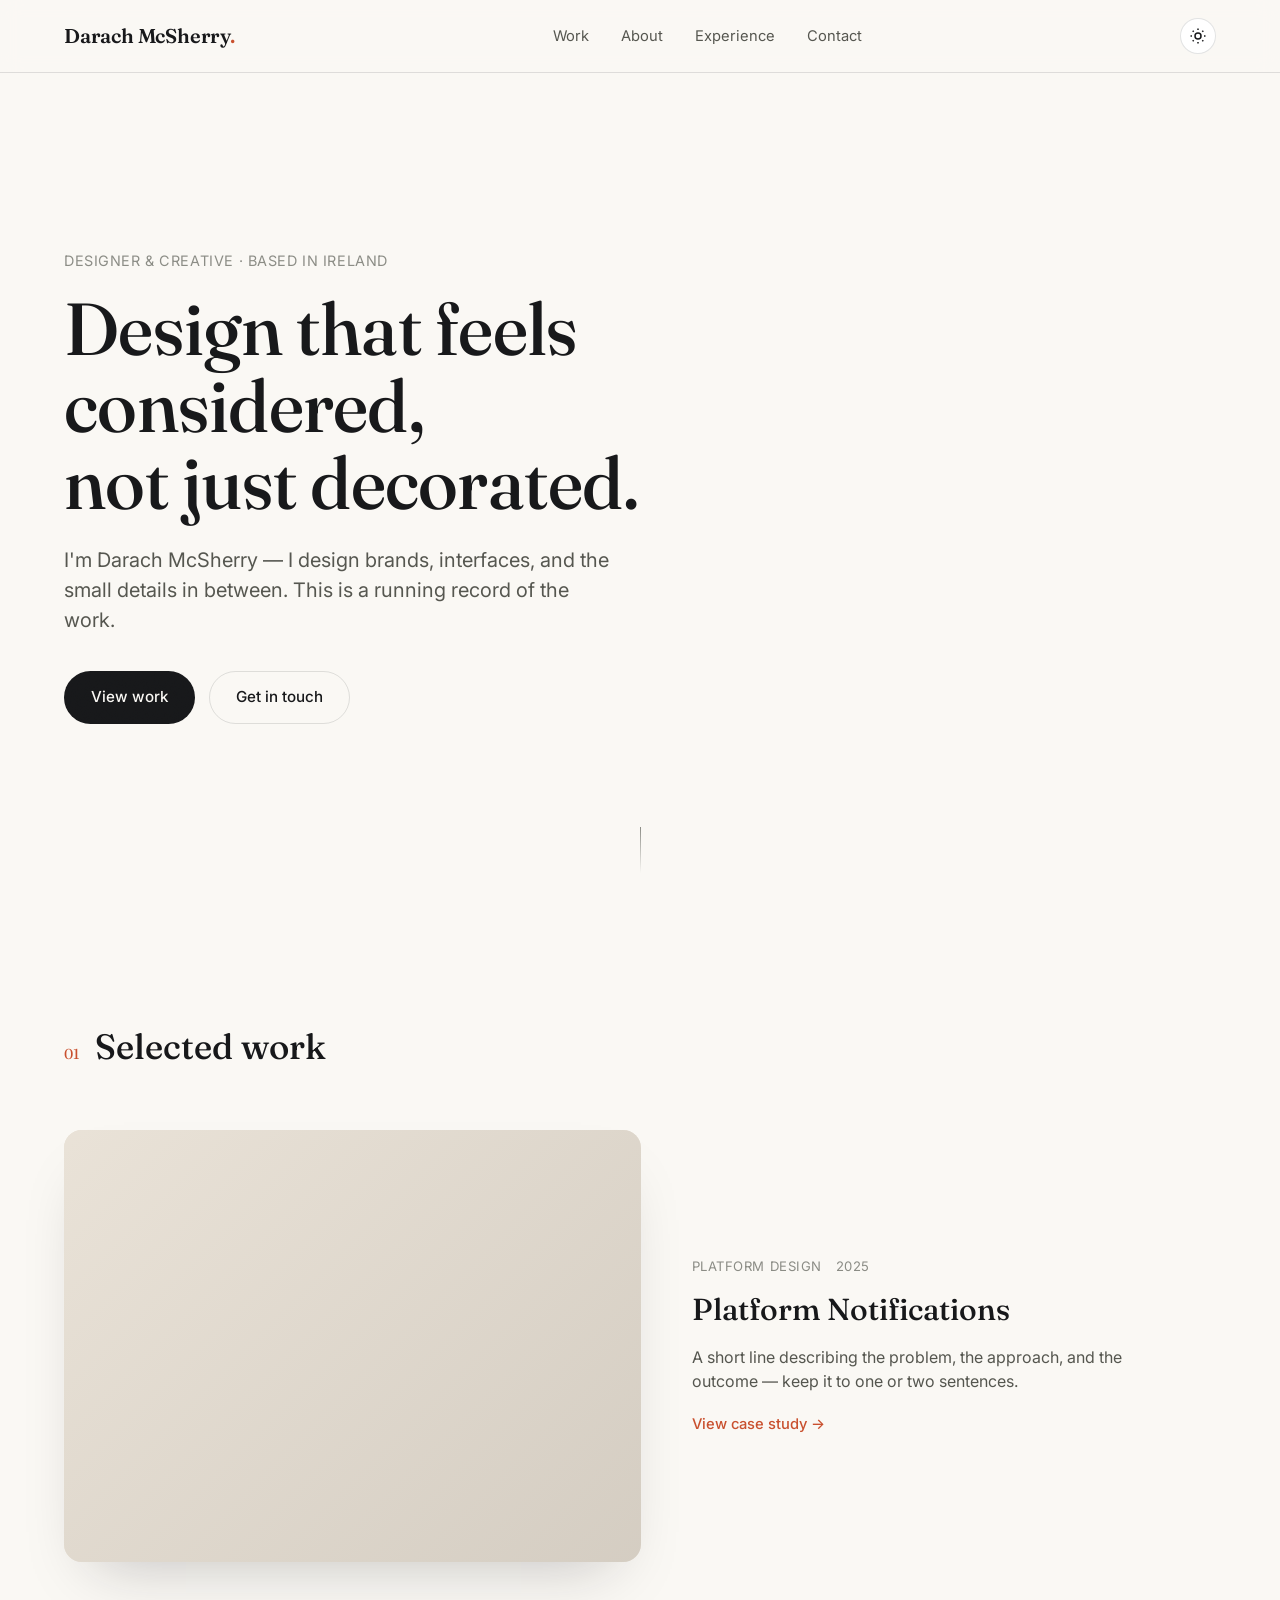
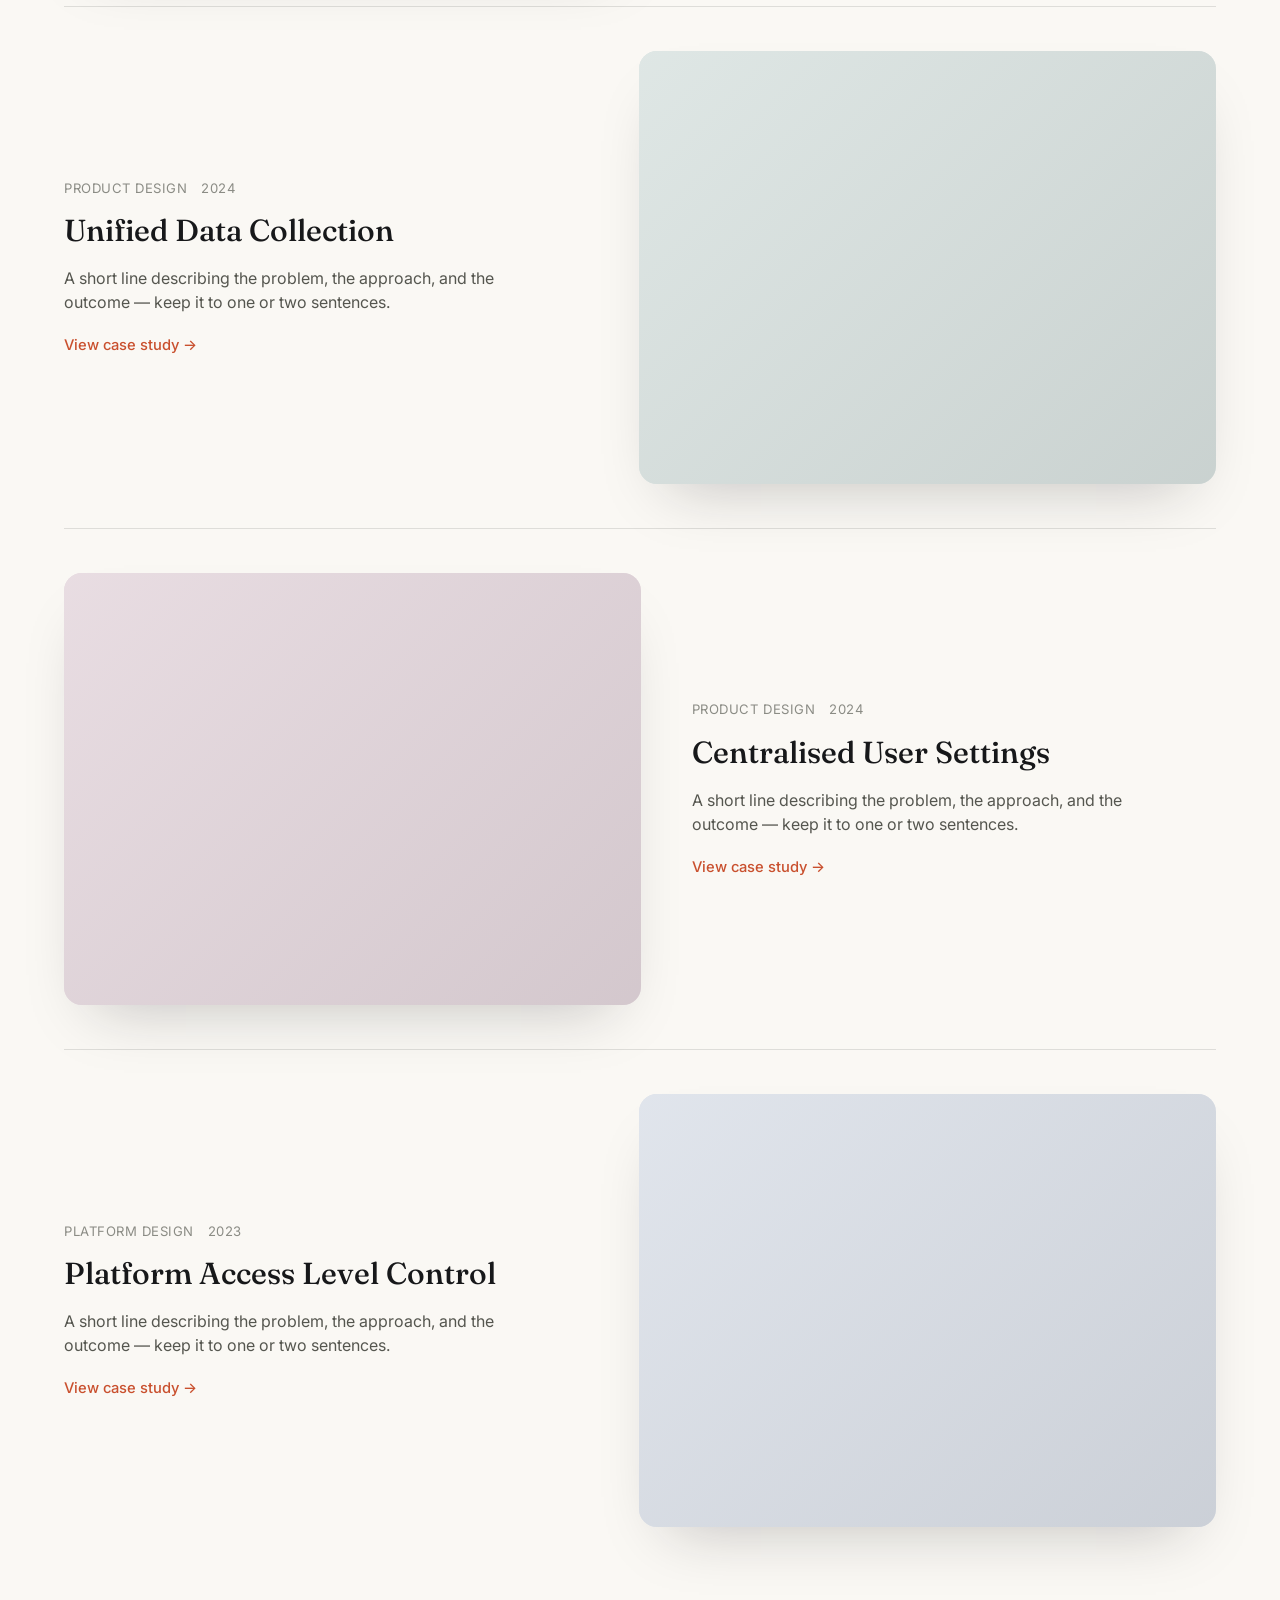
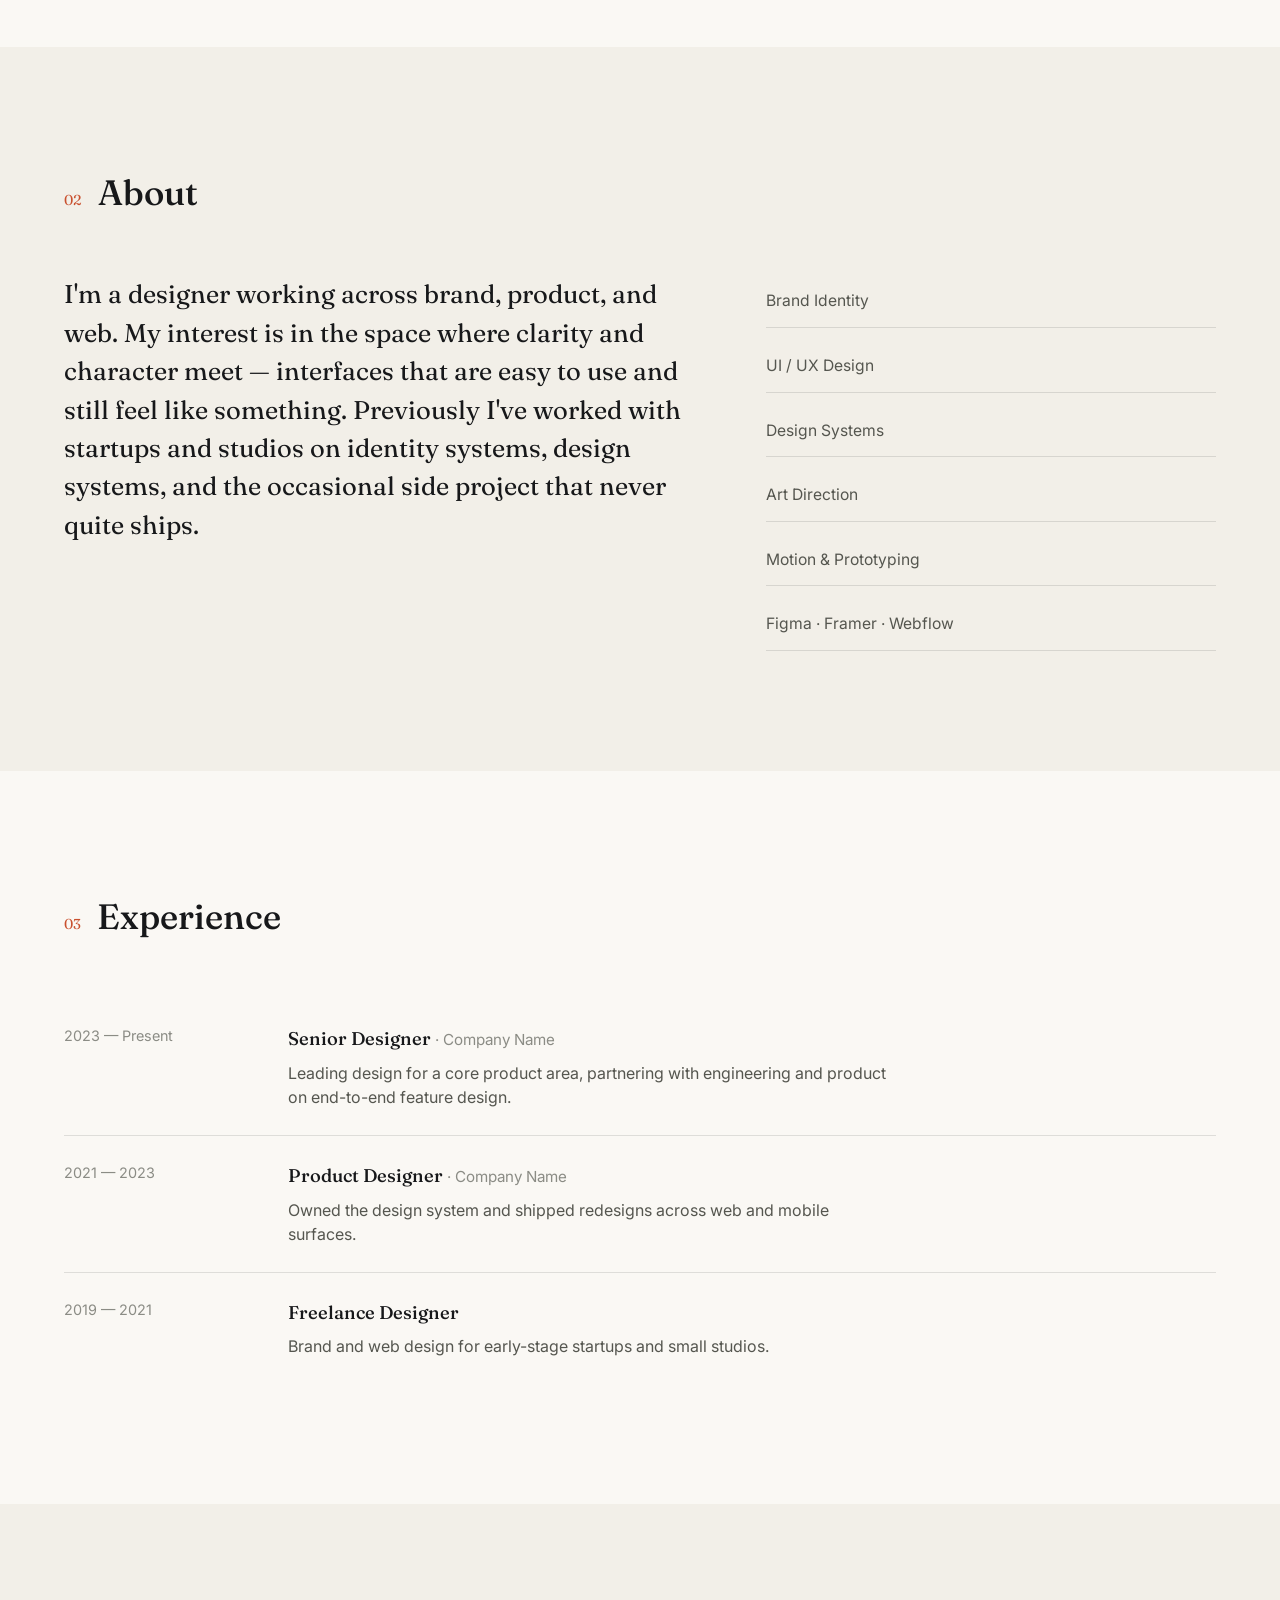
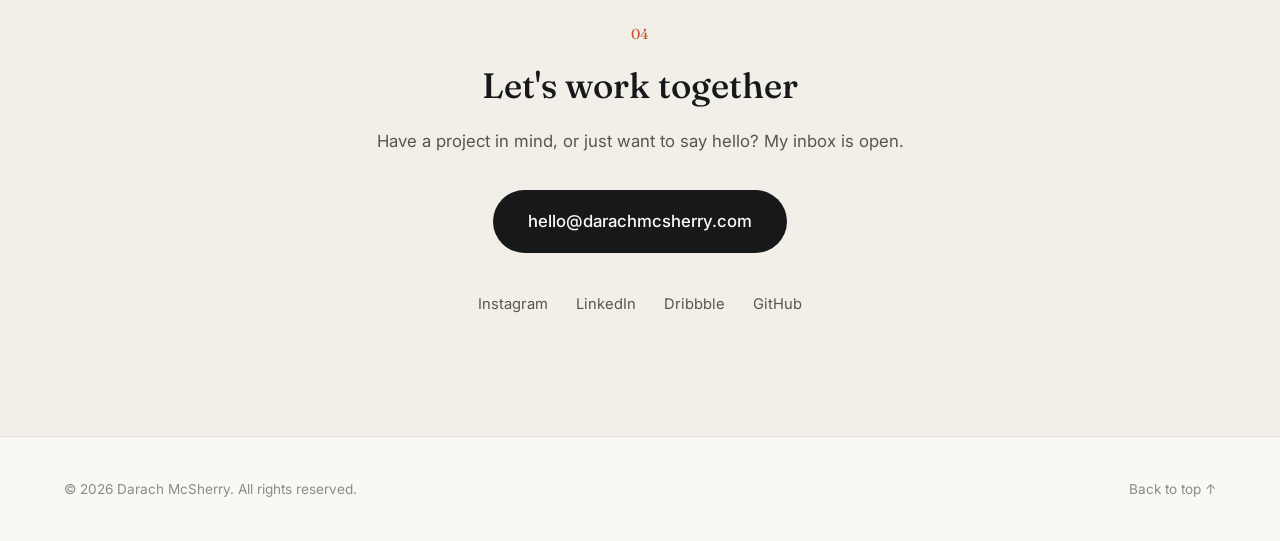
==== index.html @ b459ceef "Add portfolio site Static one-page site with hero, work, about, experience, and contact sections, li" ====
<!DOCTYPE html>
<html lang="en">
<head>
<meta charset="UTF-8">
<meta name="viewport" content="width=device-width, initial-scale=1.0">
<title>Darach McSherry — Designer</title>
<meta name="description" content="Portfolio of Darach McSherry, designer and creative.">
<link rel="preconnect" href="https://fonts.googleapis.com">
<link rel="preconnect" href="https://fonts.gstatic.com" crossorigin>
<link href="https://fonts.googleapis.com/css2?family=Fraunces:opsz,wght@9..144,400;9..144,500;9..144,600&family=Inter:wght@400;500;600;700&display=swap" rel="stylesheet">
<link rel="stylesheet" href="styles.css">
</head>
<body>

<div class="noise" aria-hidden="true"></div>

<header class="site-header" id="top">
  <a class="brand" href="#top">Darach McSherry<span>.</span></a>
  <nav class="nav">
    <a href="#work">Work</a>
    <a href="#about">About</a>
    <a href="#experience">Experience</a>
    <a href="#contact">Contact</a>
  </nav>
  <button class="theme-toggle" id="themeToggle" aria-label="Toggle color theme">
    <svg class="icon-sun" width="18" height="18" viewBox="0 0 24 24" fill="none" stroke="currentColor" stroke-width="2"><circle cx="12" cy="12" r="4"/><path d="M12 2v2M12 20v2M4.9 4.9l1.4 1.4M17.7 17.7l1.4 1.4M2 12h2M20 12h2M4.9 19.1l1.4-1.4M17.7 6.3l1.4-1.4"/></svg>
    <svg class="icon-moon" width="18" height="18" viewBox="0 0 24 24" fill="none" stroke="currentColor" stroke-width="2"><path d="M21 12.8A9 9 0 1 1 11.2 3 7 7 0 0 0 21 12.8Z"/></svg>
  </button>
  <button class="nav-toggle" id="navToggle" aria-label="Toggle menu" aria-expanded="false">
    <span></span><span></span><span></span>
  </button>
</header>

<main>

  <section class="hero">
    <div class="hero-inner">
      <p class="eyebrow reveal">Designer &amp; Creative · Based in Ireland</p>
      <h1 class="reveal">Design that feels considered,<br> not just decorated.</h1>
      <p class="hero-lede reveal">I'm Darach McSherry — I design brands, interfaces, and the small details in between. This is a running record of the work.</p>
      <div class="hero-actions reveal">
        <a class="btn btn-primary" href="#work">View work</a>
        <a class="btn btn-ghost" href="#contact">Get in touch</a>
      </div>
    </div>
    <div class="scroll-cue" aria-hidden="true"><span></span></div>
  </section>

  <section class="work" id="work">
    <div class="section-head reveal">
      <span class="section-num">01</span>
      <h2>Selected work</h2>
    </div>

    <div class="project-list">

      <article class="project reveal">
        <div class="project-media" style="--tint:#e7dfd3;">
          <div class="project-media-inner"></div>
        </div>
        <div class="project-info">
          <div class="project-meta">
            <span>Platform design</span>
            <span>2025</span>
          </div>
          <h3>Platform Notifications</h3>
          <p>A short line describing the problem, the approach, and the outcome — keep it to one or two sentences.</p>
          <a class="project-link" href="#">View case study →</a>
        </div>
      </article>

      <article class="project reveal">
        <div class="project-media" style="--tint:#dbe4e2;">
          <div class="project-media-inner"></div>
        </div>
        <div class="project-info">
          <div class="project-meta">
            <span>Product design</span>
            <span>2024</span>
          </div>
          <h3>Unified Data Collection</h3>
          <p>A short line describing the problem, the approach, and the outcome — keep it to one or two sentences.</p>
          <a class="project-link" href="#">View case study →</a>
        </div>
      </article>

      <article class="project reveal">
        <div class="project-media" style="--tint:#e6d9df;">
          <div class="project-media-inner"></div>
        </div>
        <div class="project-info">
          <div class="project-meta">
            <span>Product design</span>
            <span>2024</span>
          </div>
          <h3>Centralised User Settings</h3>
          <p>A short line describing the problem, the approach, and the outcome — keep it to one or two sentences.</p>
          <a class="project-link" href="#">View case study →</a>
        </div>
      </article>

      <article class="project reveal">
        <div class="project-media" style="--tint:#dde2ea;">
          <div class="project-media-inner"></div>
        </div>
        <div class="project-info">
          <div class="project-meta">
            <span>Platform design</span>
            <span>2023</span>
          </div>
          <h3>Platform Access Level Control</h3>
          <p>A short line describing the problem, the approach, and the outcome — keep it to one or two sentences.</p>
          <a class="project-link" href="#">View case study →</a>
        </div>
      </article>

    </div>
  </section>

  <section class="about" id="about">
    <div class="section-head reveal">
      <span class="section-num">02</span>
      <h2>About</h2>
    </div>
    <div class="about-grid">
      <p class="about-text reveal">
        I'm a designer working across brand, product, and web. My interest is in the
        space where clarity and character meet — interfaces that are easy to use and
        still feel like something. Previously I've worked with startups and studios
        on identity systems, design systems, and the occasional side project that
        never quite ships.
      </p>
      <ul class="skills reveal">
        <li>Brand Identity</li>
        <li>UI / UX Design</li>
        <li>Design Systems</li>
        <li>Art Direction</li>
        <li>Motion &amp; Prototyping</li>
        <li>Figma · Framer · Webflow</li>
      </ul>
    </div>
  </section>

  <section class="experience" id="experience">
    <div class="section-head reveal">
      <span class="section-num">03</span>
      <h2>Experience</h2>
    </div>
    <div class="timeline">
      <div class="timeline-item reveal">
        <div class="timeline-date">2023 — Present</div>
        <div class="timeline-body">
          <h3>Senior Designer <span>· Company Name</span></h3>
          <p>Leading design for a core product area, partnering with engineering and product on end-to-end feature design.</p>
        </div>
      </div>
      <div class="timeline-item reveal">
        <div class="timeline-date">2021 — 2023</div>
        <div class="timeline-body">
          <h3>Product Designer <span>· Company Name</span></h3>
          <p>Owned the design system and shipped redesigns across web and mobile surfaces.</p>
        </div>
      </div>
      <div class="timeline-item reveal">
        <div class="timeline-date">2019 — 2021</div>
        <div class="timeline-body">
          <h3>Freelance Designer</h3>
          <p>Brand and web design for early-stage startups and small studios.</p>
        </div>
      </div>
    </div>
  </section>

  <section class="contact" id="contact">
    <div class="contact-inner reveal">
      <span class="section-num">04</span>
      <h2>Let's work together</h2>
      <p>Have a project in mind, or just want to say hello? My inbox is open.</p>
      <a class="btn btn-primary btn-lg" href="mailto:hello@darachmcsherry.com">hello@darachmcsherry.com</a>
      <div class="socials">
        <a href="#" target="_blank" rel="noopener">Instagram</a>
        <a href="#" target="_blank" rel="noopener">LinkedIn</a>
        <a href="#" target="_blank" rel="noopener">Dribbble</a>
        <a href="#" target="_blank" rel="noopener">GitHub</a>
      </div>
    </div>
  </section>

</main>

<footer class="site-footer">
  <p>© <span id="year"></span> Darach McSherry. All rights reserved.</p>
  <a href="#top" class="to-top">Back to top ↑</a>
</footer>

<script src="script.js"></script>
</body>
</html>
---- styles.css ----
:root {
  color-scheme: light;
  --bg: #faf8f4;
  --bg-alt: #f2efe8;
  --ink: #17181a;
  --ink-soft: #55564f;
  --ink-faint: #8b8c85;
  --accent: #c9502e;
  --line: rgba(23, 24, 26, 0.12);
  --card: #ffffff;
  --shadow: 0 30px 60px -30px rgba(23, 24, 26, 0.25);
  --radius: 18px;
  --font-display: "Fraunces", Georgia, serif;
  --font-body: "Inter", system-ui, -apple-system, sans-serif;
}

:root[data-theme="dark"] {
  color-scheme: dark;
  --bg: #131313;
  --bg-alt: #1a1a19;
  --ink: #f3f1ea;
  --ink-soft: #b9b8b0;
  --ink-faint: #767570;
  --accent: #e2734a;
  --line: rgba(243, 241, 234, 0.14);
  --card: #1c1c1b;
  --shadow: 0 30px 60px -30px rgba(0, 0, 0, 0.6);
}

@media (prefers-color-scheme: dark) {
  :root:not([data-theme="light"]) {
    color-scheme: dark;
    --bg: #131313;
    --bg-alt: #1a1a19;
    --ink: #f3f1ea;
    --ink-soft: #b9b8b0;
    --ink-faint: #767570;
    --accent: #e2734a;
    --line: rgba(243, 241, 234, 0.14);
    --card: #1c1c1b;
    --shadow: 0 30px 60px -30px rgba(0, 0, 0, 0.6);
  }
}

* { box-sizing: border-box; }

body {
  margin: 0;
  padding-block: env(safe-area-inset-top, 0px) env(safe-area-inset-bottom, 0px);
  background: var(--bg);
  color: var(--ink);
  font-family: var(--font-body);
  line-height: 1.5;
  -webkit-font-smoothing: antialiased;
  transition: background 0.3s ease, color 0.3s ease;
}

img { max-width: 100%; }
[hidden] { display: none !important; }

a { color: inherit; text-decoration: none; }

.noise {
  position: fixed;
  inset: 0;
  pointer-events: none;
  opacity: 0.035;
  z-index: 999;
  background-image: url("data:image/svg+xml,%3Csvg xmlns='http://www.w3.org/2000/svg' width='120' height='120'%3E%3Cfilter id='n'%3E%3CfeTurbulence type='fractalNoise' baseFrequency='0.9' numOctaves='2' stitchTiles='stitch'/%3E%3C/filter%3E%3Crect width='100%25' height='100%25' filter='url(%23n)'/%3E%3C/svg%3E");
  mix-blend-mode: overlay;
}

/* ---------- Header ---------- */

.site-header {
  position: sticky;
  top: env(safe-area-inset-top, 0px);
  z-index: 100;
  display: flex;
  align-items: center;
  justify-content: space-between;
  gap: 16px;
  padding: 18px clamp(20px, 5vw, 64px);
  background: color-mix(in srgb, var(--bg) 82%, transparent);
  backdrop-filter: blur(10px);
  border-bottom: 1px solid var(--line);
}

.brand {
  font-family: var(--font-display);
  font-size: 1.25rem;
  font-weight: 600;
  letter-spacing: -0.01em;
}
.brand span { color: var(--accent); }

.nav {
  display: flex;
  gap: clamp(16px, 3vw, 32px);
  font-size: 0.92rem;
  color: var(--ink-soft);
}
.nav a { position: relative; padding: 4px 0; }
.nav a:hover { color: var(--ink); }
.nav a::after {
  content: "";
  position: absolute;
  left: 0; right: 100%;
  bottom: 0;
  height: 1px;
  background: var(--accent);
  transition: right 0.25s ease;
}
.nav a:hover::after { right: 0; }

.theme-toggle {
  position: relative;
  z-index: 1;
  width: 36px; height: 36px;
  border-radius: 999px;
  border: 1px solid var(--line);
  background: var(--card);
  color: var(--ink);
  display: grid;
  place-items: center;
  cursor: pointer;
  flex-shrink: 0;
}
.theme-toggle .icon-moon { display: none; }
:root[data-theme="dark"] .theme-toggle .icon-sun { display: none; }
:root[data-theme="dark"] .theme-toggle .icon-moon { display: block; }
@media (prefers-color-scheme: dark) {
  :root:not([data-theme="light"]) .theme-toggle .icon-sun { display: none; }
  :root:not([data-theme="light"]) .theme-toggle .icon-moon { display: block; }
}

.nav-toggle {
  position: relative;
  z-index: 1;
  display: none;
  width: 36px; height: 36px;
  border: none;
  background: transparent;
  cursor: pointer;
  flex-direction: column;
  justify-content: center;
  gap: 5px;
}
.nav-toggle span {
  display: block;
  height: 2px;
  background: var(--ink);
  border-radius: 2px;
}

/* ---------- Layout helpers ---------- */

section { padding: clamp(64px, 10vw, 120px) clamp(20px, 5vw, 64px); }

.section-head {
  display: flex;
  align-items: baseline;
  gap: 16px;
  margin-bottom: clamp(32px, 6vw, 56px);
}
.section-num {
  font-family: var(--font-display);
  color: var(--accent);
  font-size: 0.9rem;
}
.section-head h2, .contact h2 {
  font-family: var(--font-display);
  font-size: clamp(1.6rem, 3vw, 2.2rem);
  font-weight: 500;
  margin: 0;
}

/* ---------- Hero ---------- */

.hero {
  min-height: 92vh;
  display: flex;
  flex-direction: column;
  justify-content: center;
  position: relative;
}
.hero-inner { max-width: 880px; }

.eyebrow {
  font-size: 0.9rem;
  letter-spacing: 0.04em;
  color: var(--ink-faint);
  text-transform: uppercase;
  margin: 0 0 18px;
}

.hero h1 {
  font-family: var(--font-display);
  font-weight: 500;
  font-size: clamp(2.4rem, 6vw, 4.6rem);
  line-height: 1.05;
  letter-spacing: -0.01em;
  margin: 0 0 24px;
}

.hero-lede {
  font-size: clamp(1.05rem, 1.6vw, 1.25rem);
  color: var(--ink-soft);
  max-width: 560px;
  margin: 0 0 36px;
}

.hero-actions { display: flex; gap: 14px; flex-wrap: wrap; }

.btn {
  display: inline-flex;
  align-items: center;
  gap: 8px;
  padding: 14px 26px;
  border-radius: 999px;
  font-size: 0.95rem;
  font-weight: 500;
  border: 1px solid transparent;
  cursor: pointer;
  transition: transform 0.2s ease, background 0.2s ease, border-color 0.2s ease;
}
.btn:hover { transform: translateY(-2px); }
.btn-primary { background: var(--ink); color: var(--bg); }
:root[data-theme="dark"] .btn-primary { background: var(--accent); color: #191006; }
@media (prefers-color-scheme: dark) {
  :root:not([data-theme="light"]) .btn-primary { background: var(--accent); color: #191006; }
}
.btn-ghost { border-color: var(--line); background: transparent; }
.btn-ghost:hover { border-color: var(--ink-faint); }
.btn-lg { padding: 18px 34px; font-size: 1.05rem; margin-top: 8px; }

.scroll-cue {
  position: absolute;
  bottom: 28px; left: 0; right: 0;
  display: flex; justify-content: center;
}
.scroll-cue span {
  width: 1px; height: 46px;
  background: linear-gradient(var(--ink-faint), transparent);
  animation: scrollcue 2s ease-in-out infinite;
}
@keyframes scrollcue {
  0%, 100% { transform: translateY(0); opacity: 0.6; }
  50% { transform: translateY(8px); opacity: 1; }
}

/* ---------- Work / Projects ---------- */

.project-list {
  display: flex;
  flex-direction: column;
  gap: clamp(28px, 5vw, 44px);
}

.project {
  display: grid;
  grid-template-columns: 1.1fr 1fr;
  gap: clamp(24px, 4vw, 56px);
  align-items: center;
  padding-bottom: clamp(28px, 5vw, 44px);
  border-bottom: 1px solid var(--line);
}
.project:last-child { border-bottom: none; padding-bottom: 0; }
.project:nth-child(even) { grid-template-columns: 1fr 1.1fr; }
.project:nth-child(even) .project-media { order: 2; }
.project:nth-child(even) .project-info { order: 1; }

.project-media {
  aspect-ratio: 4 / 3;
  border-radius: var(--radius);
  background: var(--tint, var(--bg-alt));
  overflow: hidden;
  box-shadow: var(--shadow);
  position: relative;
}
.project-media-inner {
  position: absolute; inset: 0;
  background: linear-gradient(135deg, color-mix(in srgb, var(--tint) 90%, white 10%), color-mix(in srgb, var(--tint) 60%, black 8%));
  transition: transform 0.5s ease;
}
.project:hover .project-media-inner { transform: scale(1.04); }

.project-meta {
  display: flex;
  gap: 14px;
  font-size: 0.82rem;
  text-transform: uppercase;
  letter-spacing: 0.04em;
  color: var(--ink-faint);
  margin-bottom: 10px;
}

.project-info h3 {
  font-family: var(--font-display);
  font-size: clamp(1.4rem, 2.4vw, 1.9rem);
  font-weight: 500;
  margin: 0 0 12px;
}
.project-info p {
  color: var(--ink-soft);
  max-width: 46ch;
  margin: 0 0 18px;
}
.project-link {
  font-size: 0.92rem;
  font-weight: 500;
  color: var(--accent);
  border-bottom: 1px solid transparent;
  transition: border-color 0.2s ease;
}
.project-link:hover { border-color: var(--accent); }

/* ---------- About ---------- */

.about { background: var(--bg-alt); }

.about-grid {
  display: grid;
  grid-template-columns: 1.4fr 1fr;
  gap: clamp(32px, 6vw, 72px);
}

.about-text {
  font-family: var(--font-display);
  font-size: clamp(1.2rem, 2.2vw, 1.6rem);
  font-weight: 400;
  line-height: 1.5;
  color: var(--ink-soft);
  margin: 0;
}
.about-text { color: var(--ink); }

.skills {
  list-style: none;
  margin: 0; padding: 0;
  display: flex;
  flex-direction: column;
  gap: 12px;
}
.skills li {
  padding: 14px 0;
  border-bottom: 1px solid var(--line);
  font-size: 0.98rem;
  color: var(--ink-soft);
}

/* ---------- Experience ---------- */

.timeline {
  display: flex;
  flex-direction: column;
}
.timeline-item {
  display: grid;
  grid-template-columns: 200px 1fr;
  gap: 24px;
  padding: 26px 0;
  border-bottom: 1px solid var(--line);
}
.timeline-item:last-child { border-bottom: none; }
.timeline-date {
  color: var(--ink-faint);
  font-size: 0.9rem;
  white-space: nowrap;
}
.timeline-body h3 {
  font-family: var(--font-display);
  font-weight: 500;
  font-size: 1.15rem;
  margin: 0 0 8px;
}
.timeline-body h3 span {
  color: var(--ink-faint);
  font-family: var(--font-body);
  font-weight: 400;
  font-size: 0.95rem;
}
.timeline-body p {
  margin: 0;
  color: var(--ink-soft);
  max-width: 60ch;
}

/* ---------- Contact ---------- */

.contact { background: var(--bg-alt); }
.contact-inner {
  max-width: 640px;
  margin: 0 auto;
  text-align: center;
}
.contact-inner .section-num { display: block; margin-bottom: 14px; }
.contact-inner h2 { margin-bottom: 16px; }
.contact-inner > p {
  color: var(--ink-soft);
  font-size: 1.05rem;
  margin: 0 0 28px;
}
.socials {
  display: flex;
  justify-content: center;
  gap: clamp(16px, 4vw, 28px);
  margin-top: 40px;
  flex-wrap: wrap;
}
.socials a {
  color: var(--ink-soft);
  font-size: 0.92rem;
  border-bottom: 1px solid transparent;
}
.socials a:hover { color: var(--ink); border-color: var(--ink-faint); }

/* ---------- Footer ---------- */

.site-footer {
  display: flex;
  justify-content: space-between;
  align-items: center;
  padding: 28px clamp(20px, 5vw, 64px) calc(28px + env(safe-area-inset-bottom, 0px));
  font-size: 0.85rem;
  color: var(--ink-faint);
  border-top: 1px solid var(--line);
}
.to-top { color: var(--ink-faint); }
.to-top:hover { color: var(--ink); }

/* ---------- Reveal animation ---------- */

.reveal {
  opacity: 0;
  transform: translateY(18px);
  transition: opacity 0.7s ease, transform 0.7s ease;
}
.reveal.is-visible {
  opacity: 1;
  transform: translateY(0);
}
@media (prefers-reduced-motion: reduce) {
  .reveal { opacity: 1; transform: none; transition: none; }
  .scroll-cue span { animation: none; }
}

/* ---------- Responsive ---------- */

@media (max-width: 860px) {
  .nav {
    position: fixed;
    top: 0; right: 0;
    height: 100dvh;
    width: min(78vw, 320px);
    background: var(--bg);
    flex-direction: column;
    justify-content: center;
    align-items: flex-start;
    gap: 28px;
    padding: 40px;
    font-size: 1.2rem;
    border-left: 1px solid var(--line);
    transform: translateX(100%);
    transition: transform 0.3s ease;
  }
  .nav.is-open { transform: translateX(0); }
  .nav-toggle { display: flex; }

  .project, .project:nth-child(even) {
    grid-template-columns: 1fr;
  }
  .project:nth-child(even) .project-media,
  .project:nth-child(even) .project-info { order: initial; }

  .about-grid { grid-template-columns: 1fr; }

  .timeline-item { grid-template-columns: 1fr; gap: 8px; }
}

@media (max-width: 480px) {
  .socials { gap: 16px 22px; }
  .site-footer { flex-direction: column; gap: 12px; text-align: center; }
}
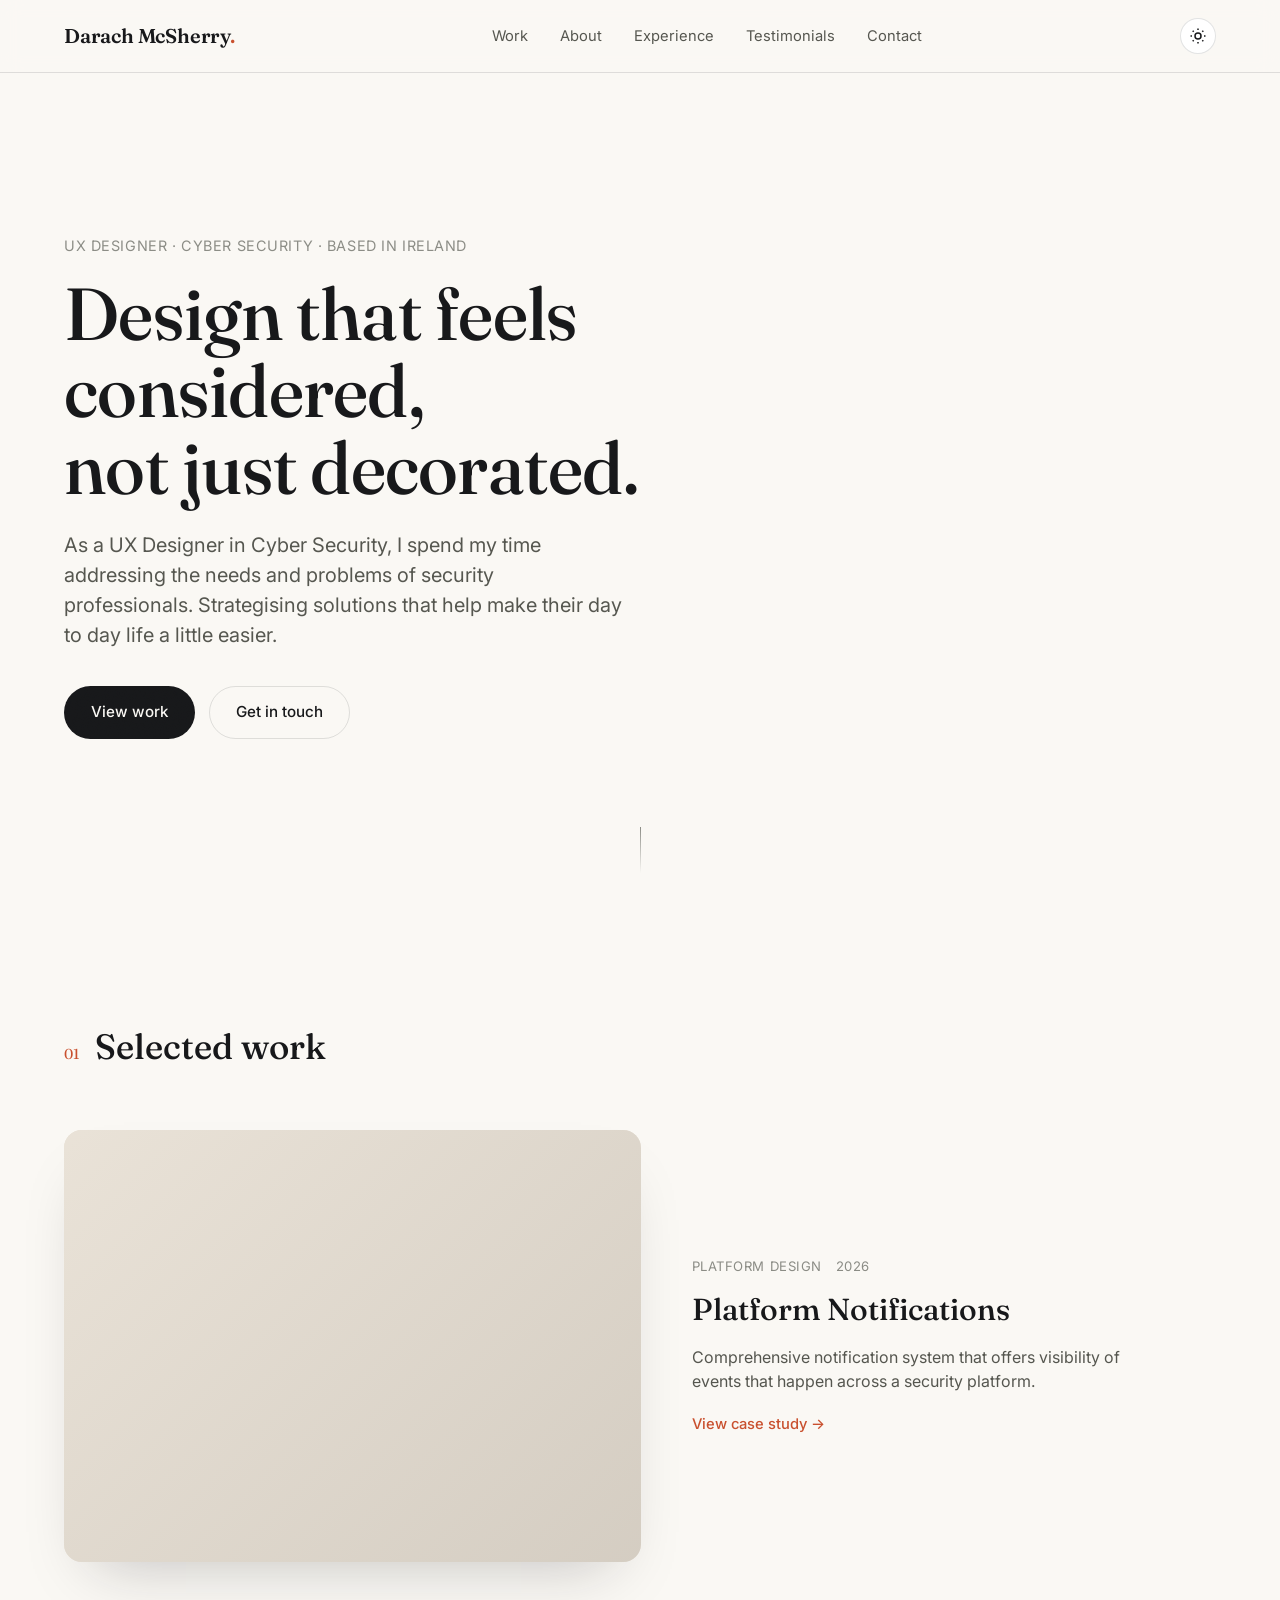
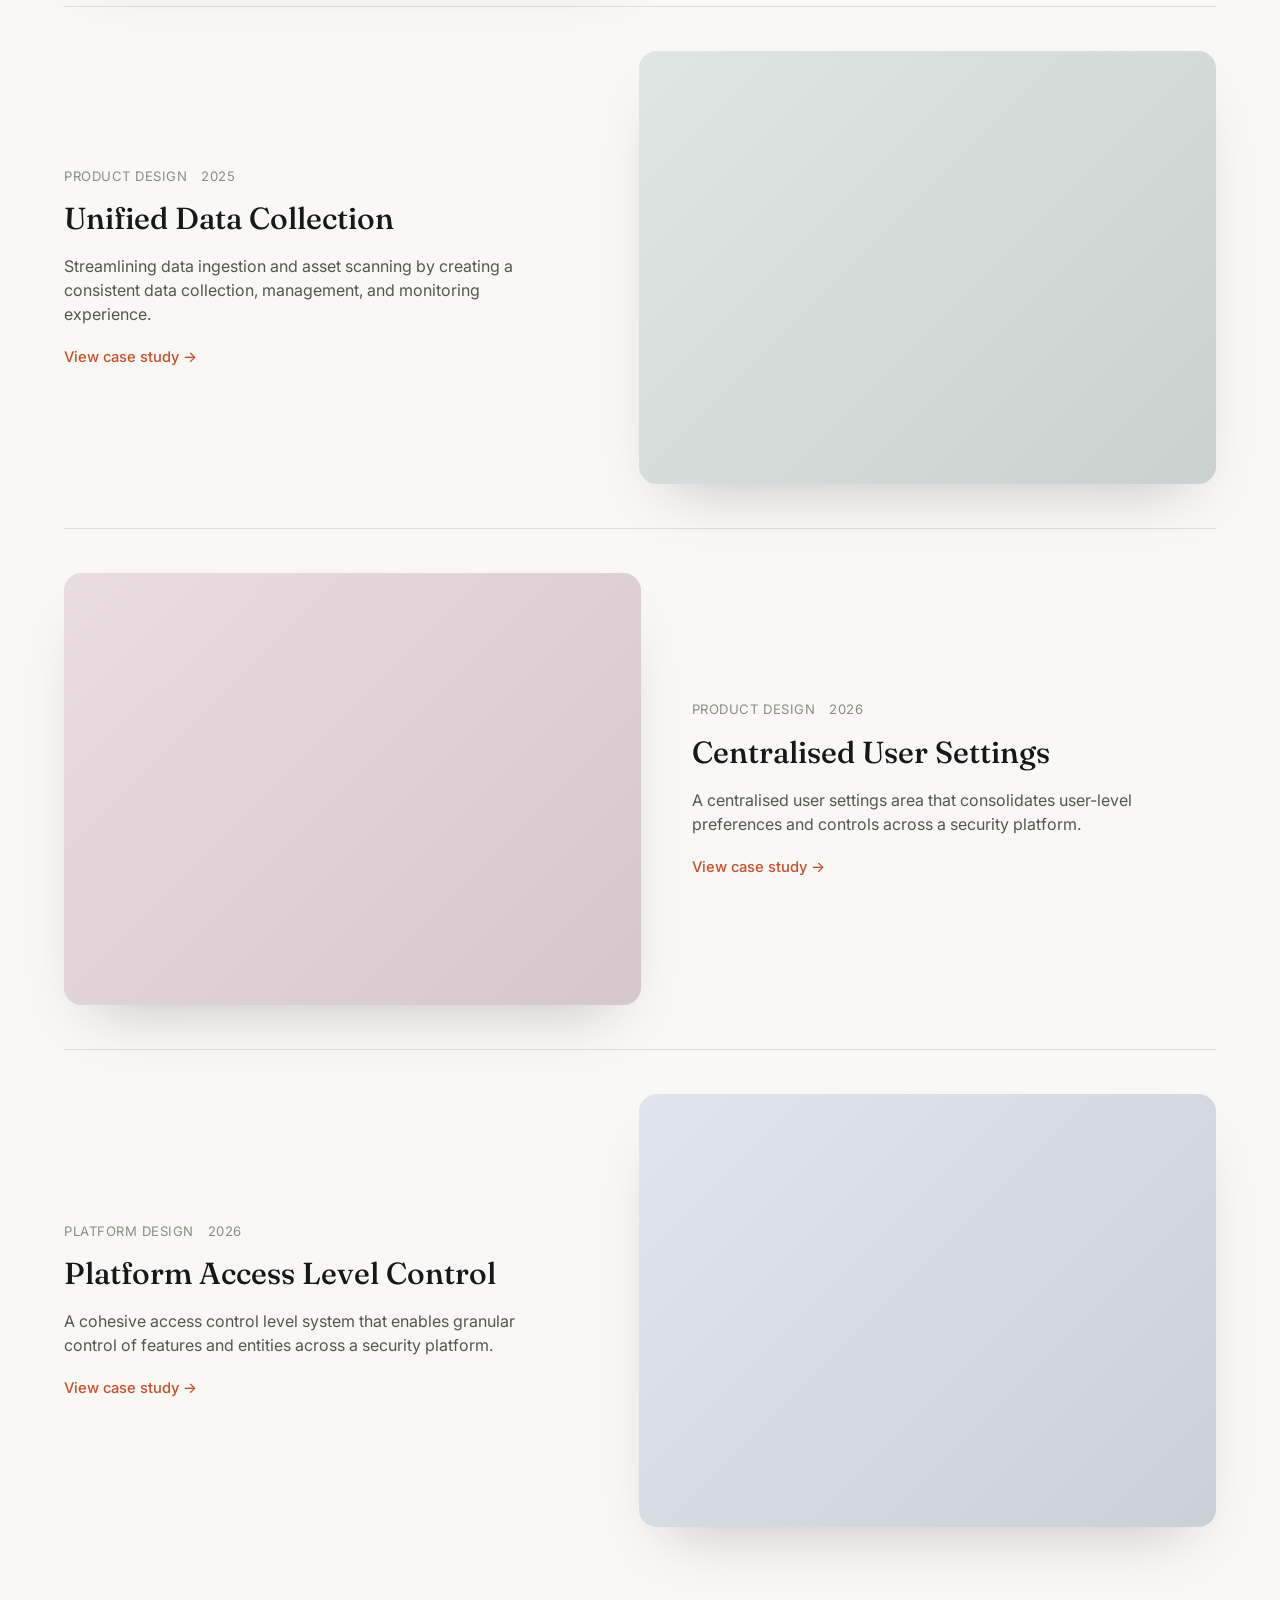
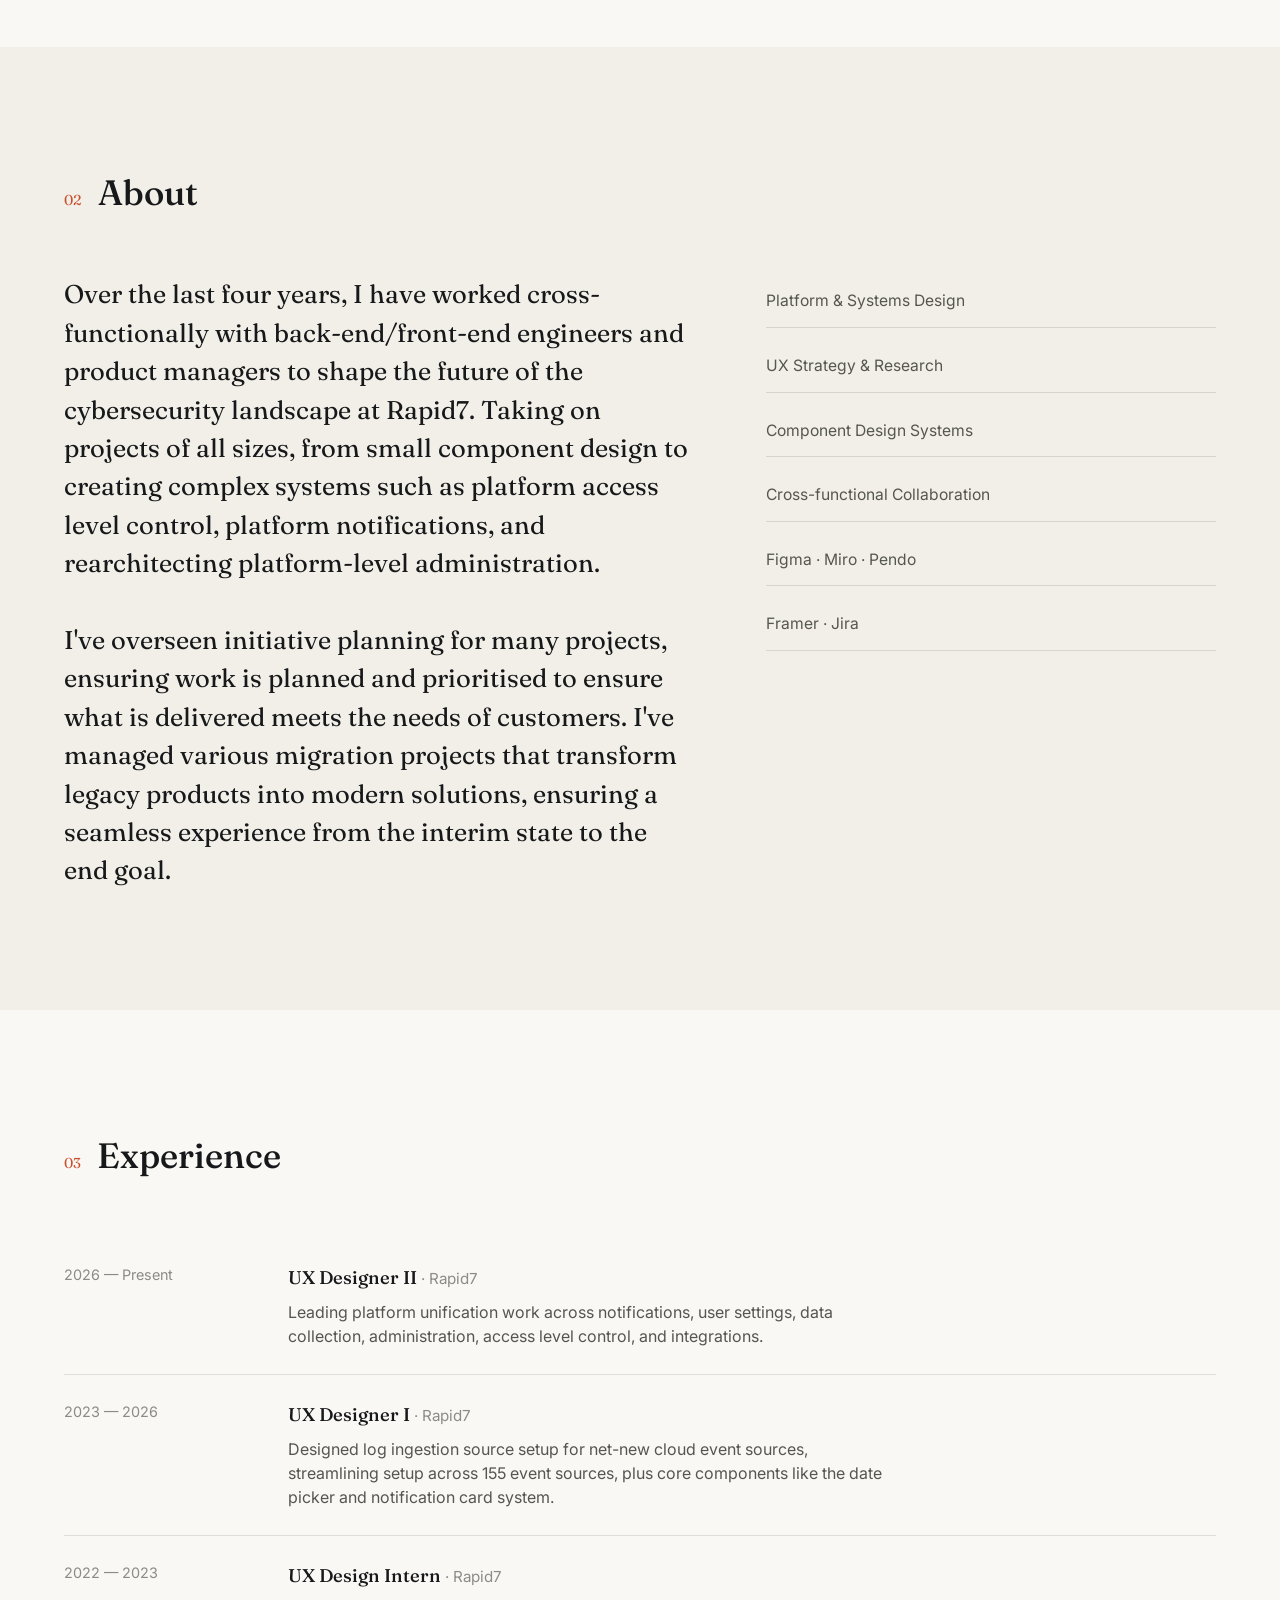
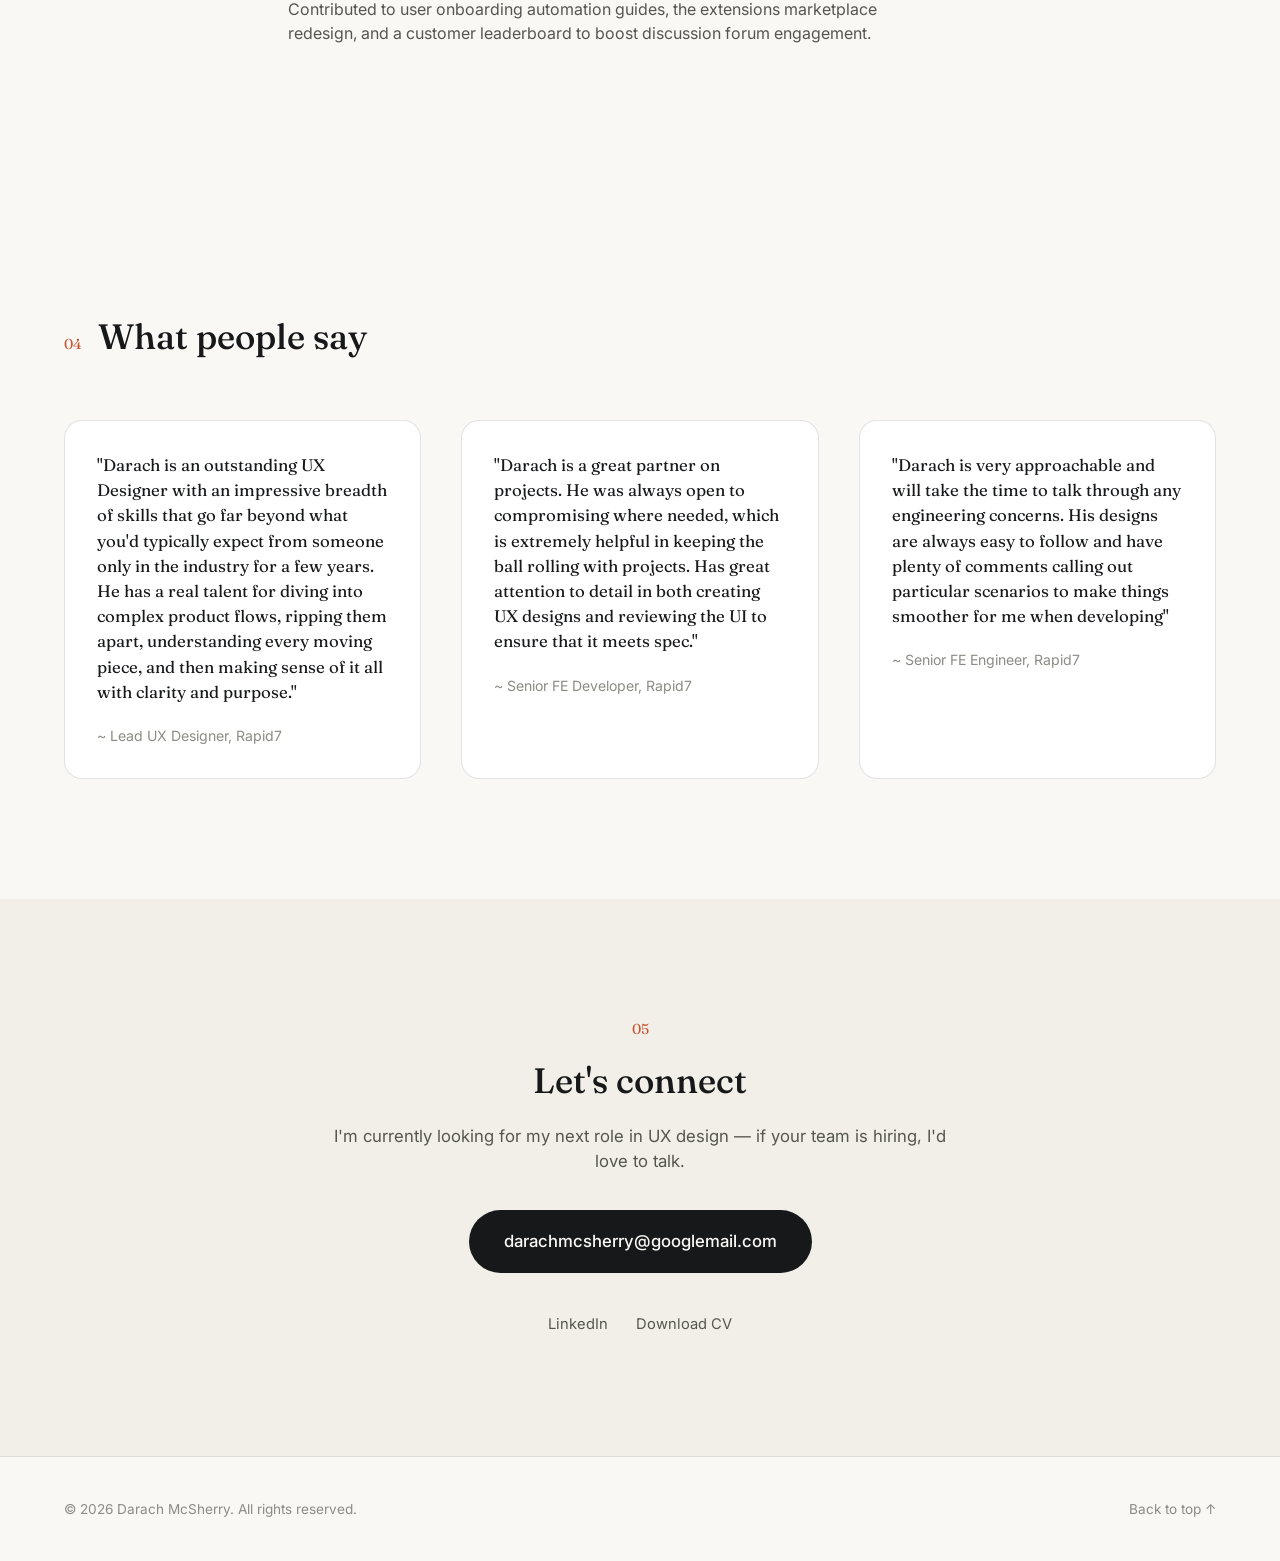
==== commit 923b2bd0: "base website built" ====
--- a/index.html
+++ b/index.html
@@ -3,8 +3,8 @@
 <head>
 <meta charset="UTF-8">
 <meta name="viewport" content="width=device-width, initial-scale=1.0">
-<title>Darach McSherry — Designer</title>
-<meta name="description" content="Portfolio of Darach McSherry, designer and creative.">
+<title>Darach McSherry — UX Designer</title>
+<meta name="description" content="Portfolio of Darach McSherry, UX Designer in Cyber Security, open to new opportunities.">
 <link rel="preconnect" href="https://fonts.googleapis.com">
 <link rel="preconnect" href="https://fonts.gstatic.com" crossorigin>
 <link href="https://fonts.googleapis.com/css2?family=Fraunces:opsz,wght@9..144,400;9..144,500;9..144,600&family=Inter:wght@400;500;600;700&display=swap" rel="stylesheet">
@@ -20,6 +20,7 @@
     <a href="#work">Work</a>
     <a href="#about">About</a>
     <a href="#experience">Experience</a>
+    <a href="#testimonials">Testimonials</a>
     <a href="#contact">Contact</a>
   </nav>
   <button class="theme-toggle" id="themeToggle" aria-label="Toggle color theme">
@@ -35,9 +36,9 @@
 
   <section class="hero">
     <div class="hero-inner">
-      <p class="eyebrow reveal">Designer &amp; Creative · Based in Ireland</p>
+      <p class="eyebrow reveal">UX Designer · Cyber Security · Based in Ireland</p>
       <h1 class="reveal">Design that feels considered,<br> not just decorated.</h1>
-      <p class="hero-lede reveal">I'm Darach McSherry — I design brands, interfaces, and the small details in between. This is a running record of the work.</p>
+      <p class="hero-lede reveal">As a UX Designer in Cyber Security, I spend my time addressing the needs and problems of security professionals. Strategising solutions that help make their day to day life a little easier.</p>
       <div class="hero-actions reveal">
         <a class="btn btn-primary" href="#work">View work</a>
         <a class="btn btn-ghost" href="#contact">Get in touch</a>
@@ -61,40 +62,40 @@
         <div class="project-info">
           <div class="project-meta">
             <span>Platform design</span>
+            <span>2026</span>
+          </div>
+          <h3>Platform Notifications</h3>
+          <p>Comprehensive notification system that offers visibility of events that happen across a security platform.</p>
+          <a class="project-link" href="#">View case study →</a>
+        </div>
+      </article>
+
+      <article class="project reveal">
+        <div class="project-media" style="--tint:#dbe4e2;">
+          <div class="project-media-inner"></div>
+        </div>
+        <div class="project-info">
+          <div class="project-meta">
+            <span>Product design</span>
             <span>2025</span>
           </div>
-          <h3>Platform Notifications</h3>
-          <p>A short line describing the problem, the approach, and the outcome — keep it to one or two sentences.</p>
-          <a class="project-link" href="#">View case study →</a>
-        </div>
-      </article>
-
-      <article class="project reveal">
-        <div class="project-media" style="--tint:#dbe4e2;">
+          <h3>Unified Data Collection</h3>
+          <p>Streamlining data ingestion and asset scanning by creating a consistent data collection, management, and monitoring experience.</p>
+          <a class="project-link" href="#">View case study →</a>
+        </div>
+      </article>
+
+      <article class="project reveal">
+        <div class="project-media" style="--tint:#e6d9df;">
           <div class="project-media-inner"></div>
         </div>
         <div class="project-info">
           <div class="project-meta">
             <span>Product design</span>
-            <span>2024</span>
-          </div>
-          <h3>Unified Data Collection</h3>
-          <p>A short line describing the problem, the approach, and the outcome — keep it to one or two sentences.</p>
-          <a class="project-link" href="#">View case study →</a>
-        </div>
-      </article>
-
-      <article class="project reveal">
-        <div class="project-media" style="--tint:#e6d9df;">
-          <div class="project-media-inner"></div>
-        </div>
-        <div class="project-info">
-          <div class="project-meta">
-            <span>Product design</span>
-            <span>2024</span>
+            <span>2026</span>
           </div>
           <h3>Centralised User Settings</h3>
-          <p>A short line describing the problem, the approach, and the outcome — keep it to one or two sentences.</p>
+          <p>A centralised user settings area that consolidates user-level preferences and controls across a security platform.</p>
           <a class="project-link" href="#">View case study →</a>
         </div>
       </article>
@@ -106,10 +107,10 @@
         <div class="project-info">
           <div class="project-meta">
             <span>Platform design</span>
-            <span>2023</span>
+            <span>2026</span>
           </div>
           <h3>Platform Access Level Control</h3>
-          <p>A short line describing the problem, the approach, and the outcome — keep it to one or two sentences.</p>
+          <p>A cohesive access control level system that enables granular control of features and entities across a security platform.</p>
           <a class="project-link" href="#">View case study →</a>
         </div>
       </article>
@@ -124,19 +125,24 @@
     </div>
     <div class="about-grid">
       <p class="about-text reveal">
-        I'm a designer working across brand, product, and web. My interest is in the
-        space where clarity and character meet — interfaces that are easy to use and
-        still feel like something. Previously I've worked with startups and studios
-        on identity systems, design systems, and the occasional side project that
-        never quite ships.
+        Over the last four years, I have worked cross-functionally with back-end/front-end
+        engineers and product managers to shape the future of the cybersecurity landscape
+        at Rapid7. Taking on projects of all sizes, from small component design to creating
+        complex systems such as platform access level control, platform notifications, and
+        rearchitecting platform-level administration.
+        <br><br>
+        I've overseen initiative planning for many projects, ensuring work is planned and
+        prioritised to ensure what is delivered meets the needs of customers. I've managed
+        various migration projects that transform legacy products into modern solutions,
+        ensuring a seamless experience from the interim state to the end goal.
       </p>
       <ul class="skills reveal">
-        <li>Brand Identity</li>
-        <li>UI / UX Design</li>
-        <li>Design Systems</li>
-        <li>Art Direction</li>
-        <li>Motion &amp; Prototyping</li>
-        <li>Figma · Framer · Webflow</li>
+        <li>Platform &amp; Systems Design</li>
+        <li>UX Strategy &amp; Research</li>
+        <li>Component Design Systems</li>
+        <li>Cross-functional Collaboration</li>
+        <li>Figma · Miro · Pendo</li>
+        <li>Framer · Jira</li>
       </ul>
     </div>
   </section>
@@ -148,40 +154,59 @@
     </div>
     <div class="timeline">
       <div class="timeline-item reveal">
-        <div class="timeline-date">2023 — Present</div>
+        <div class="timeline-date">2026 — Present</div>
         <div class="timeline-body">
-          <h3>Senior Designer <span>· Company Name</span></h3>
-          <p>Leading design for a core product area, partnering with engineering and product on end-to-end feature design.</p>
+          <h3>UX Designer II <span>· Rapid7</span></h3>
+          <p>Leading platform unification work across notifications, user settings, data collection, administration, access level control, and integrations.</p>
         </div>
       </div>
       <div class="timeline-item reveal">
-        <div class="timeline-date">2021 — 2023</div>
+        <div class="timeline-date">2023 — 2026</div>
         <div class="timeline-body">
-          <h3>Product Designer <span>· Company Name</span></h3>
-          <p>Owned the design system and shipped redesigns across web and mobile surfaces.</p>
+          <h3>UX Designer I <span>· Rapid7</span></h3>
+          <p>Designed log ingestion source setup for net-new cloud event sources, streamlining setup across 155 event sources, plus core components like the date picker and notification card system.</p>
         </div>
       </div>
       <div class="timeline-item reveal">
-        <div class="timeline-date">2019 — 2021</div>
+        <div class="timeline-date">2022 — 2023</div>
         <div class="timeline-body">
-          <h3>Freelance Designer</h3>
-          <p>Brand and web design for early-stage startups and small studios.</p>
-        </div>
-      </div>
+          <h3>UX Design Intern <span>· Rapid7</span></h3>
+          <p>Contributed to user onboarding automation guides, the extensions marketplace redesign, and a customer leaderboard to boost discussion forum engagement.</p>
+        </div>
+      </div>
+    </div>
+  </section>
+
+  <section class="testimonials" id="testimonials">
+    <div class="section-head reveal">
+      <span class="section-num">04</span>
+      <h2>What people say</h2>
+    </div>
+    <div class="testimonial-grid">
+      <blockquote class="testimonial reveal">
+        <p>"Darach is an outstanding UX Designer with an impressive breadth of skills that go far beyond what you'd typically expect from someone only in the industry for a few years. He has a real talent for diving into complex product flows, ripping them apart, understanding every moving piece, and then making sense of it all with clarity and purpose."</p>
+        <cite>~ Lead UX Designer, Rapid7</cite>
+      </blockquote>
+      <blockquote class="testimonial reveal">
+        <p>"Darach is a great partner on projects. He was always open to compromising where needed, which is extremely helpful in keeping the ball rolling with projects. Has great attention to detail in both creating UX designs and reviewing the UI to ensure that it meets spec."</p>
+        <cite>~ Senior FE Developer, Rapid7</cite>
+      </blockquote>
+      <blockquote class="testimonial reveal">
+        <p>"Darach is very approachable and will take the time to talk through any engineering concerns. His designs are always easy to follow and have plenty of comments calling out particular scenarios to make things smoother for me when developing"</p>
+        <cite>~ Senior FE Engineer, Rapid7</cite>
+      </blockquote>
     </div>
   </section>
 
   <section class="contact" id="contact">
     <div class="contact-inner reveal">
-      <span class="section-num">04</span>
-      <h2>Let's work together</h2>
-      <p>Have a project in mind, or just want to say hello? My inbox is open.</p>
-      <a class="btn btn-primary btn-lg" href="mailto:hello@darachmcsherry.com">hello@darachmcsherry.com</a>
+      <span class="section-num">05</span>
+      <h2>Let's connect</h2>
+      <p>I'm currently looking for my next role in UX design — if your team is hiring, I'd love to talk.</p>
+      <a class="btn btn-primary btn-lg" href="mailto:darachmcsherry@googlemail.com">darachmcsherry@googlemail.com</a>
       <div class="socials">
-        <a href="#" target="_blank" rel="noopener">Instagram</a>
-        <a href="#" target="_blank" rel="noopener">LinkedIn</a>
-        <a href="#" target="_blank" rel="noopener">Dribbble</a>
-        <a href="#" target="_blank" rel="noopener">GitHub</a>
+        <a href="https://uk.linkedin.com/in/darach-mcsherry" target="_blank" rel="noopener">LinkedIn</a>
+        <a href="assets/darachmcsherry-cv-2025.pdf" target="_blank" rel="noopener">Download CV</a>
       </div>
     </div>
   </section>
--- a/styles.css
+++ b/styles.css
@@ -384,6 +384,38 @@
   margin: 0;
   color: var(--ink-soft);
   max-width: 60ch;
+}
+
+/* ---------- Testimonials ---------- */
+
+.testimonial-grid {
+  display: grid;
+  grid-template-columns: repeat(3, 1fr);
+  gap: clamp(24px, 4vw, 40px);
+}
+
+.testimonial {
+  margin: 0;
+  padding: clamp(24px, 3vw, 32px);
+  background: var(--card);
+  border: 1px solid var(--line);
+  border-radius: var(--radius);
+}
+
+.testimonial p {
+  margin: 0 0 20px;
+  font-family: var(--font-display);
+  font-size: 1.05rem;
+  font-weight: 400;
+  line-height: 1.5;
+  color: var(--ink);
+}
+
+.testimonial cite {
+  display: block;
+  font-style: normal;
+  font-size: 0.88rem;
+  color: var(--ink-faint);
 }
 
 /* ---------- Contact ---------- */
@@ -476,6 +508,8 @@
   .about-grid { grid-template-columns: 1fr; }
 
   .timeline-item { grid-template-columns: 1fr; gap: 8px; }
+
+  .testimonial-grid { grid-template-columns: 1fr; }
 }
 
 @media (max-width: 480px) {
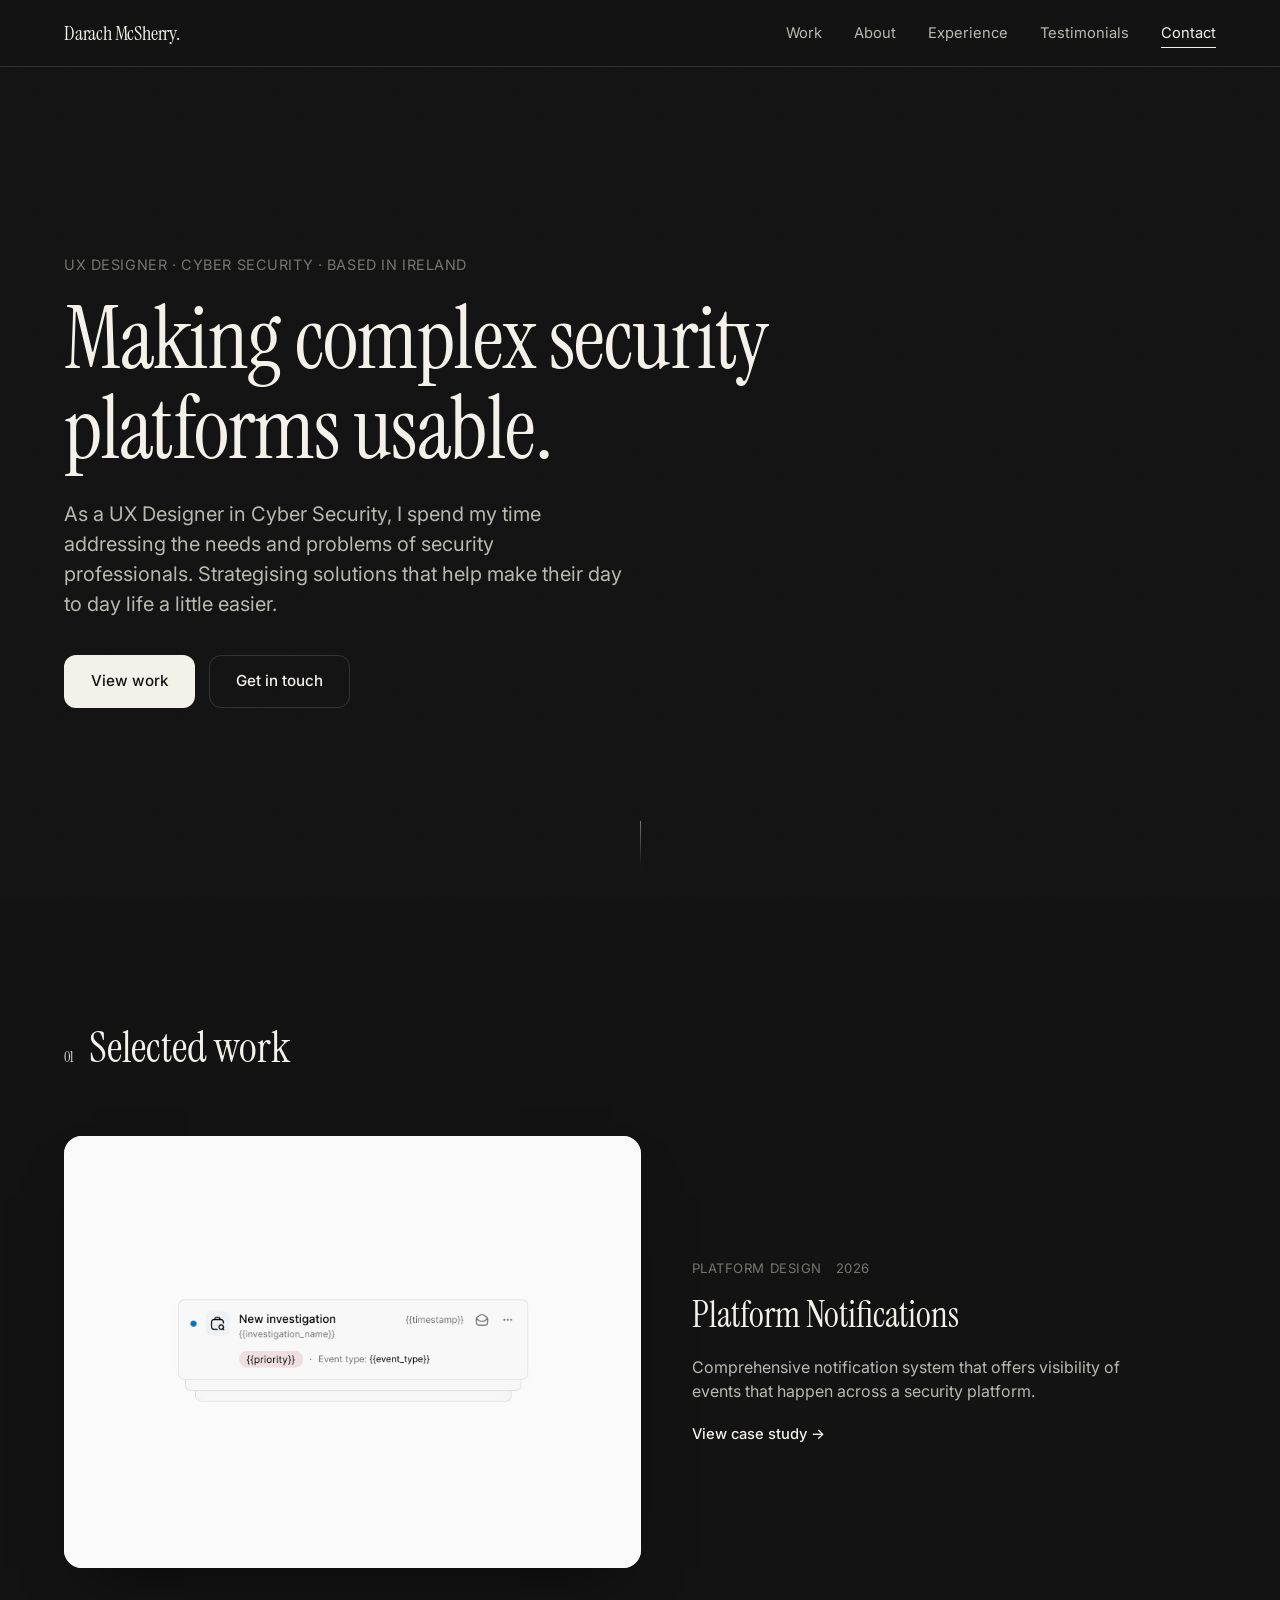
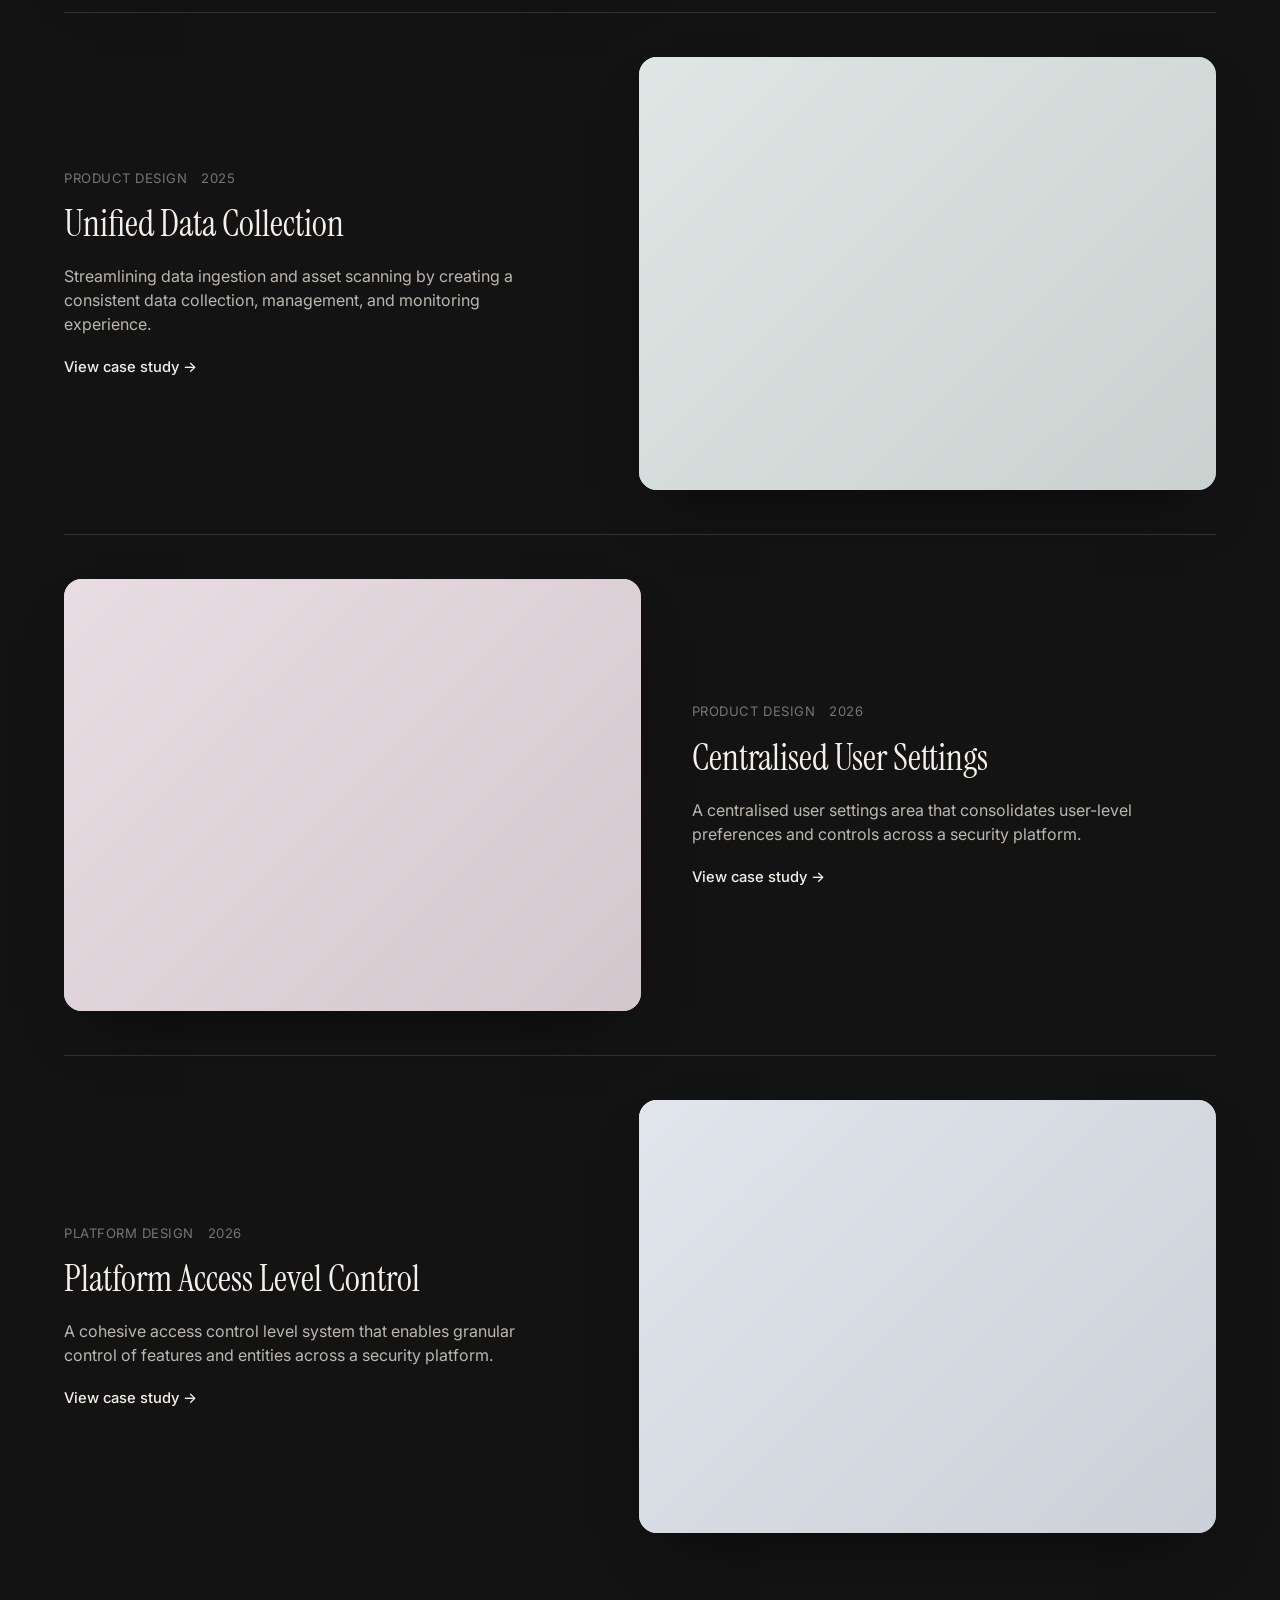
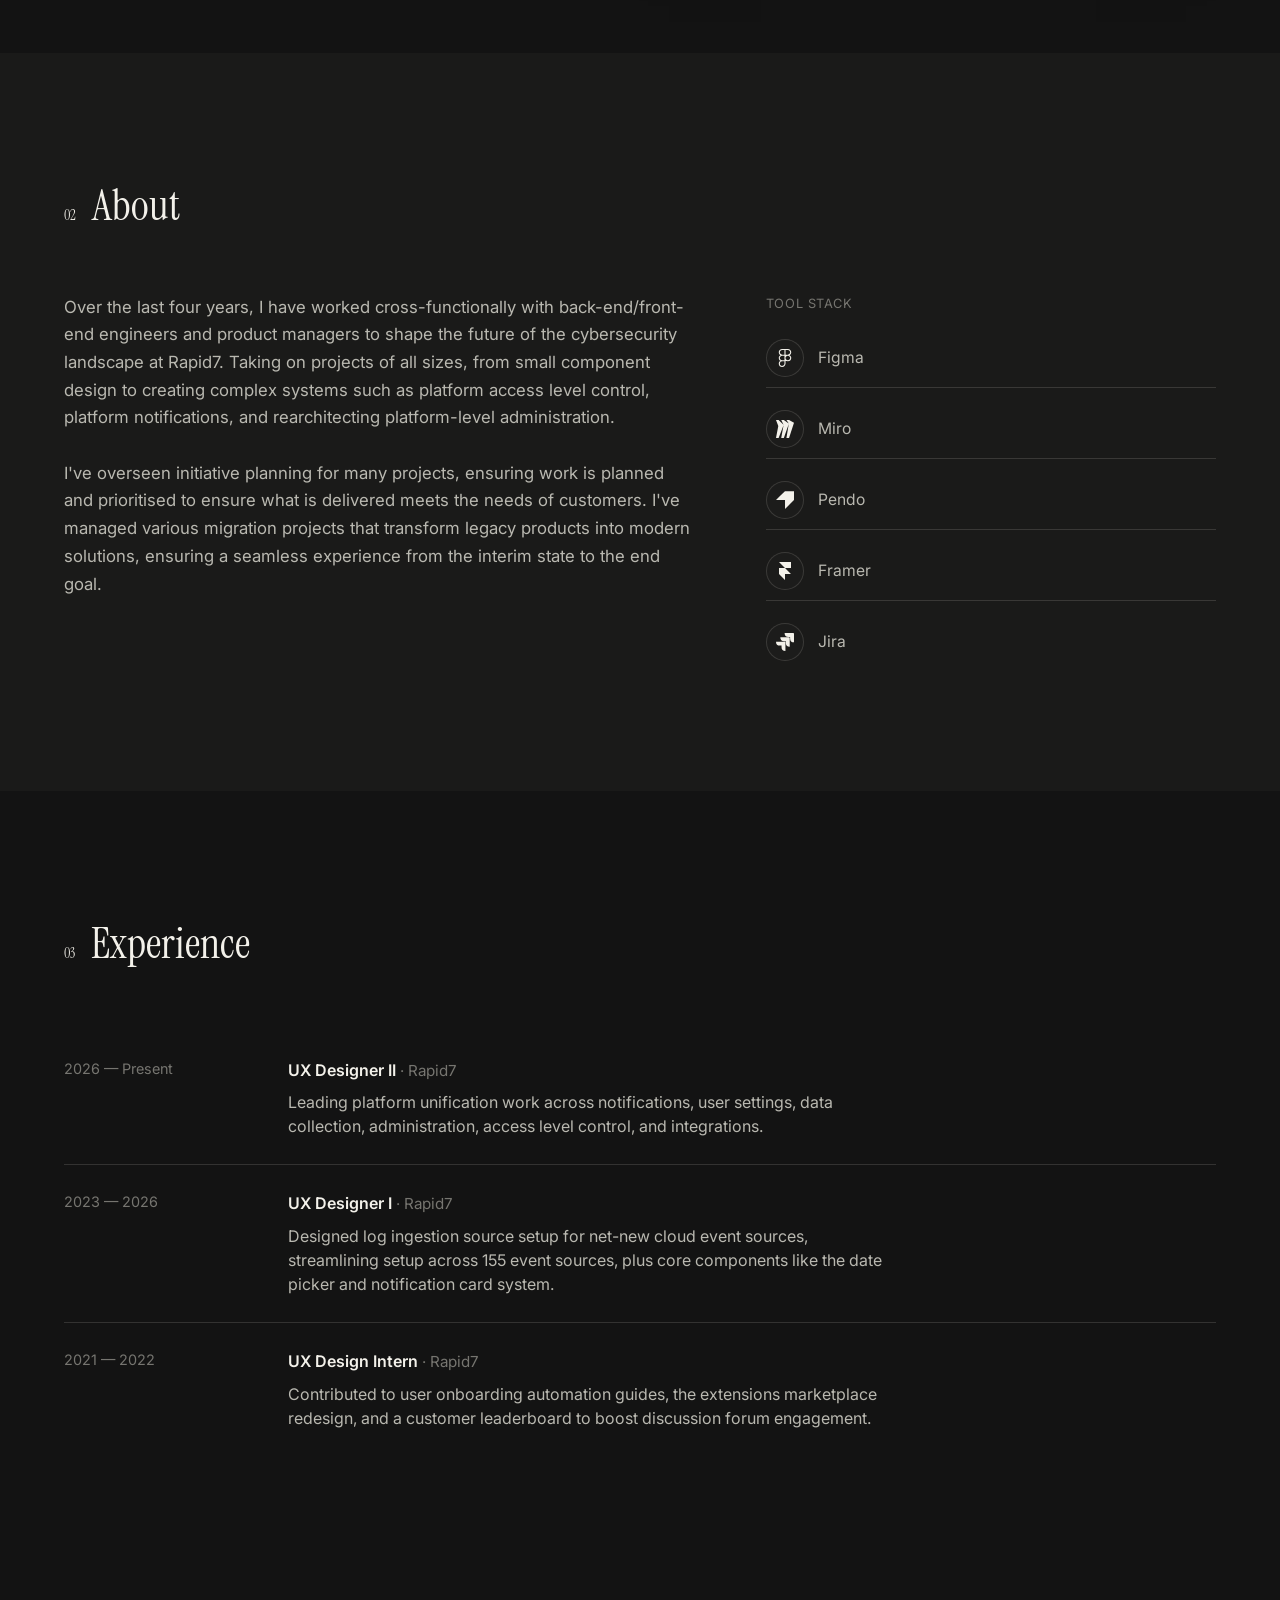
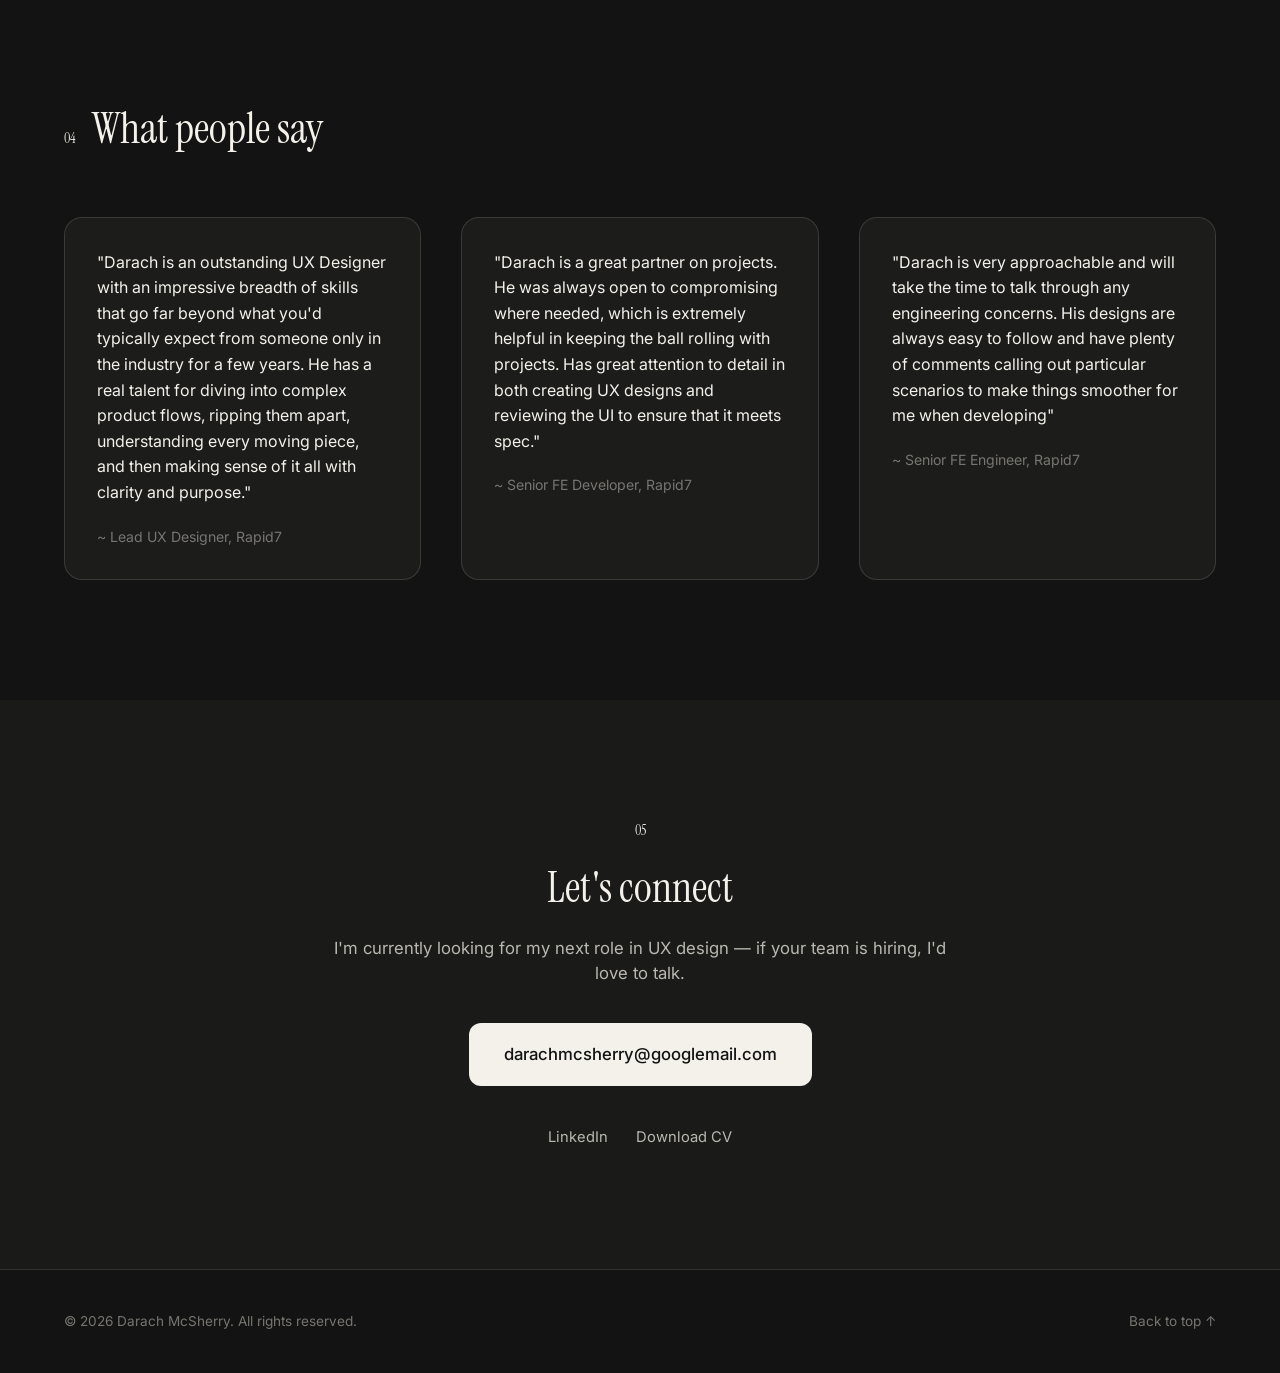
==== commit 54cb5827: "Massive uplift to IA and notifications case study added." ====
--- a/index.html
+++ b/index.html
@@ -7,7 +7,7 @@
 <meta name="description" content="Portfolio of Darach McSherry, UX Designer in Cyber Security, open to new opportunities.">
 <link rel="preconnect" href="https://fonts.googleapis.com">
 <link rel="preconnect" href="https://fonts.gstatic.com" crossorigin>
-<link href="https://fonts.googleapis.com/css2?family=Fraunces:opsz,wght@9..144,400;9..144,500;9..144,600&family=Inter:wght@400;500;600;700&display=swap" rel="stylesheet">
+<link href="https://fonts.googleapis.com/css2?family=Instrument+Serif&family=Inter:wght@400;500;600;700&display=swap" rel="stylesheet">
 <link rel="stylesheet" href="styles.css">
 </head>
 <body>
@@ -23,10 +23,6 @@
     <a href="#testimonials">Testimonials</a>
     <a href="#contact">Contact</a>
   </nav>
-  <button class="theme-toggle" id="themeToggle" aria-label="Toggle color theme">
-    <svg class="icon-sun" width="18" height="18" viewBox="0 0 24 24" fill="none" stroke="currentColor" stroke-width="2"><circle cx="12" cy="12" r="4"/><path d="M12 2v2M12 20v2M4.9 4.9l1.4 1.4M17.7 17.7l1.4 1.4M2 12h2M20 12h2M4.9 19.1l1.4-1.4M17.7 6.3l1.4-1.4"/></svg>
-    <svg class="icon-moon" width="18" height="18" viewBox="0 0 24 24" fill="none" stroke="currentColor" stroke-width="2"><path d="M21 12.8A9 9 0 1 1 11.2 3 7 7 0 0 0 21 12.8Z"/></svg>
-  </button>
   <button class="nav-toggle" id="navToggle" aria-label="Toggle menu" aria-expanded="false">
     <span></span><span></span><span></span>
   </button>
@@ -37,7 +33,7 @@
   <section class="hero">
     <div class="hero-inner">
       <p class="eyebrow reveal">UX Designer · Cyber Security · Based in Ireland</p>
-      <h1 class="reveal">Design that feels considered,<br> not just decorated.</h1>
+      <h1 class="reveal">Making complex security<br> platforms usable.</h1>
       <p class="hero-lede reveal">As a UX Designer in Cyber Security, I spend my time addressing the needs and problems of security professionals. Strategising solutions that help make their day to day life a little easier.</p>
       <div class="hero-actions reveal">
         <a class="btn btn-primary" href="#work">View work</a>
@@ -57,7 +53,7 @@
 
       <article class="project reveal">
         <div class="project-media" style="--tint:#e7dfd3;">
-          <div class="project-media-inner"></div>
+          <img src="assets/case-studies/platform-notifications/thumbnail.jpg" alt="Platform Notifications thumbnail" loading="lazy">
         </div>
         <div class="project-info">
           <div class="project-meta">
@@ -66,7 +62,7 @@
           </div>
           <h3>Platform Notifications</h3>
           <p>Comprehensive notification system that offers visibility of events that happen across a security platform.</p>
-          <a class="project-link" href="#">View case study →</a>
+          <a class="project-link" href="case-studies/platform-notifications.html">View case study →</a>
         </div>
       </article>
 
@@ -136,14 +132,31 @@
         various migration projects that transform legacy products into modern solutions,
         ensuring a seamless experience from the interim state to the end goal.
       </p>
-      <ul class="skills reveal">
-        <li>Platform &amp; Systems Design</li>
-        <li>UX Strategy &amp; Research</li>
-        <li>Component Design Systems</li>
-        <li>Cross-functional Collaboration</li>
-        <li>Figma · Miro · Pendo</li>
-        <li>Framer · Jira</li>
-      </ul>
+      <div class="reveal">
+        <p class="tool-stack-label">Tool stack</p>
+        <ul class="tool-stack">
+          <li>
+            <span class="tool-avatar"><svg role="img" viewBox="0 0 24 24" xmlns="http://www.w3.org/2000/svg" fill="currentColor"><path d="M15.852 8.981h-4.588V0h4.588c2.476 0 4.49 2.014 4.49 4.49s-2.014 4.491-4.49 4.491zM12.735 7.51h3.117c1.665 0 3.019-1.355 3.019-3.019s-1.355-3.019-3.019-3.019h-3.117V7.51zm0 1.471H8.148c-2.476 0-4.49-2.014-4.49-4.49S5.672 0 8.148 0h4.588v8.981zm-4.587-7.51c-1.665 0-3.019 1.355-3.019 3.019s1.354 3.02 3.019 3.02h3.117V1.471H8.148zm4.587 15.019H8.148c-2.476 0-4.49-2.014-4.49-4.49s2.014-4.49 4.49-4.49h4.588v8.98zM8.148 8.981c-1.665 0-3.019 1.355-3.019 3.019s1.355 3.019 3.019 3.019h3.117V8.981H8.148zM8.172 24c-2.489 0-4.515-2.014-4.515-4.49s2.014-4.49 4.49-4.49h4.588v4.441c0 2.503-2.047 4.539-4.563 4.539zm-.024-7.51a3.023 3.023 0 0 0-3.019 3.019c0 1.665 1.365 3.019 3.044 3.019 1.705 0 3.093-1.376 3.093-3.068v-2.97H8.148zm7.704 0h-.098c-2.476 0-4.49-2.014-4.49-4.49s2.014-4.49 4.49-4.49h.098c2.476 0 4.49 2.014 4.49 4.49s-2.014 4.49-4.49 4.49zm-.097-7.509c-1.665 0-3.019 1.355-3.019 3.019s1.355 3.019 3.019 3.019h.098c1.665 0 3.019-1.355 3.019-3.019s-1.355-3.019-3.019-3.019h-.098z"/></svg></span>
+            <span>Figma</span>
+          </li>
+          <li>
+            <span class="tool-avatar"><svg role="img" viewBox="0 0 24 24" xmlns="http://www.w3.org/2000/svg" fill="currentColor"><path d="M17.392 0H13.9L17 4.808 10.444 0H6.949l3.102 6.3L3.494 0H0l3.05 8.131L0 24h3.494L10.05 6.985 6.949 24h3.494L17 5.494 13.899 24h3.493L24 3.672 17.392 0z"/></svg></span>
+            <span>Miro</span>
+          </li>
+          <li>
+            <span class="tool-avatar"><svg viewBox="0 0 152.313683 152.313683" xmlns="http://www.w3.org/2000/svg"><g transform="translate(0.313683,151.066512) scale(0.1,-0.1)" fill="currentColor" stroke="none"><path d="M376 1124 l-379 -374 381 0 382 0 0 -376 0 -376 380 374 379 373 1 378 0 377 -382 -1 -383 0 -379 -375z"/></g></svg></span>
+            <span>Pendo</span>
+          </li>
+          <li>
+            <span class="tool-avatar"><svg role="img" viewBox="0 0 24 24" xmlns="http://www.w3.org/2000/svg" fill="currentColor"><path d="M4 0h16v8h-8zM4 8h8l8 8H4zM4 16h8v8z"/></svg></span>
+            <span>Framer</span>
+          </li>
+          <li>
+            <span class="tool-avatar"><svg role="img" viewBox="0 0 24 24" xmlns="http://www.w3.org/2000/svg" fill="currentColor"><path d="M11.571 11.513H0a5.218 5.218 0 0 0 5.232 5.215h2.13v2.057A5.215 5.215 0 0 0 12.575 24V12.518a1.005 1.005 0 0 0-1.005-1.005zm5.723-5.756H5.736a5.215 5.215 0 0 0 5.215 5.214h2.129v2.058a5.218 5.218 0 0 0 5.215 5.214V6.758a1.001 1.001 0 0 0-1.001-1.001zM23.013 0H11.455a5.215 5.215 0 0 0 5.215 5.215h2.129v2.057A5.215 5.215 0 0 0 24 12.483V1.005A1.001 1.001 0 0 0 23.013 0Z"/></svg></span>
+            <span>Jira</span>
+          </li>
+        </ul>
+      </div>
     </div>
   </section>
 
@@ -168,7 +181,7 @@
         </div>
       </div>
       <div class="timeline-item reveal">
-        <div class="timeline-date">2022 — 2023</div>
+        <div class="timeline-date">2021 — 2022</div>
         <div class="timeline-body">
           <h3>UX Design Intern <span>· Rapid7</span></h3>
           <p>Contributed to user onboarding automation guides, the extensions marketplace redesign, and a customer leaderboard to boost discussion forum engagement.</p>
--- a/styles.css
+++ b/styles.css
@@ -1,45 +1,17 @@
 :root {
-  color-scheme: light;
-  --bg: #faf8f4;
-  --bg-alt: #f2efe8;
-  --ink: #17181a;
-  --ink-soft: #55564f;
-  --ink-faint: #8b8c85;
-  --accent: #c9502e;
-  --line: rgba(23, 24, 26, 0.12);
-  --card: #ffffff;
-  --shadow: 0 30px 60px -30px rgba(23, 24, 26, 0.25);
-  --radius: 18px;
-  --font-display: "Fraunces", Georgia, serif;
-  --font-body: "Inter", system-ui, -apple-system, sans-serif;
-}
-
-:root[data-theme="dark"] {
   color-scheme: dark;
   --bg: #131313;
   --bg-alt: #1a1a19;
   --ink: #f3f1ea;
   --ink-soft: #b9b8b0;
   --ink-faint: #767570;
-  --accent: #e2734a;
+  --accent: #f3f1ea;
   --line: rgba(243, 241, 234, 0.14);
   --card: #1c1c1b;
   --shadow: 0 30px 60px -30px rgba(0, 0, 0, 0.6);
-}
-
-@media (prefers-color-scheme: dark) {
-  :root:not([data-theme="light"]) {
-    color-scheme: dark;
-    --bg: #131313;
-    --bg-alt: #1a1a19;
-    --ink: #f3f1ea;
-    --ink-soft: #b9b8b0;
-    --ink-faint: #767570;
-    --accent: #e2734a;
-    --line: rgba(243, 241, 234, 0.14);
-    --card: #1c1c1b;
-    --shadow: 0 30px 60px -30px rgba(0, 0, 0, 0.6);
-  }
+  --radius: 18px;
+  --font-display: "Instrument Serif", Georgia, serif;
+  --font-body: "Inter", system-ui, -apple-system, sans-serif;
 }
 
 * { box-sizing: border-box; }
@@ -52,6 +24,7 @@
   font-family: var(--font-body);
   line-height: 1.5;
   -webkit-font-smoothing: antialiased;
+  font-synthesis-weight: none;
   transition: background 0.3s ease, color 0.3s ease;
 }
 
@@ -89,7 +62,7 @@
 .brand {
   font-family: var(--font-display);
   font-size: 1.25rem;
-  font-weight: 600;
+  font-weight: 400;
   letter-spacing: -0.01em;
 }
 .brand span { color: var(--accent); }
@@ -112,27 +85,8 @@
   transition: right 0.25s ease;
 }
 .nav a:hover::after { right: 0; }
-
-.theme-toggle {
-  position: relative;
-  z-index: 1;
-  width: 36px; height: 36px;
-  border-radius: 999px;
-  border: 1px solid var(--line);
-  background: var(--card);
-  color: var(--ink);
-  display: grid;
-  place-items: center;
-  cursor: pointer;
-  flex-shrink: 0;
-}
-.theme-toggle .icon-moon { display: none; }
-:root[data-theme="dark"] .theme-toggle .icon-sun { display: none; }
-:root[data-theme="dark"] .theme-toggle .icon-moon { display: block; }
-@media (prefers-color-scheme: dark) {
-  :root:not([data-theme="light"]) .theme-toggle .icon-sun { display: none; }
-  :root:not([data-theme="light"]) .theme-toggle .icon-moon { display: block; }
-}
+.nav a.active { color: var(--ink); }
+.nav a.active::after { right: 0; }
 
 .nav-toggle {
   position: relative;
@@ -157,6 +111,16 @@
 
 section { padding: clamp(64px, 10vw, 120px) clamp(20px, 5vw, 64px); }
 
+.section-head,
+.project-list,
+.about-grid,
+.timeline,
+.testimonial-grid {
+  max-width: 1280px;
+  margin-left: auto;
+  margin-right: auto;
+}
+
 .section-head {
   display: flex;
   align-items: baseline;
@@ -170,8 +134,8 @@
 }
 .section-head h2, .contact h2 {
   font-family: var(--font-display);
-  font-size: clamp(1.6rem, 3vw, 2.2rem);
-  font-weight: 500;
+  font-size: clamp(2rem, 3.6vw, 2.7rem);
+  font-weight: 400;
   margin: 0;
 }
 
@@ -196,8 +160,8 @@
 
 .hero h1 {
   font-family: var(--font-display);
-  font-weight: 500;
-  font-size: clamp(2.4rem, 6vw, 4.6rem);
+  font-weight: 400;
+  font-size: clamp(2.8rem, 7vw, 5.4rem);
   line-height: 1.05;
   letter-spacing: -0.01em;
   margin: 0 0 24px;
@@ -217,7 +181,7 @@
   align-items: center;
   gap: 8px;
   padding: 14px 26px;
-  border-radius: 999px;
+  border-radius: 12px;
   font-size: 0.95rem;
   font-weight: 500;
   border: 1px solid transparent;
@@ -225,11 +189,7 @@
   transition: transform 0.2s ease, background 0.2s ease, border-color 0.2s ease;
 }
 .btn:hover { transform: translateY(-2px); }
-.btn-primary { background: var(--ink); color: var(--bg); }
-:root[data-theme="dark"] .btn-primary { background: var(--accent); color: #191006; }
-@media (prefers-color-scheme: dark) {
-  :root:not([data-theme="light"]) .btn-primary { background: var(--accent); color: #191006; }
-}
+.btn-primary { background: var(--accent); color: var(--bg); }
 .btn-ghost { border-color: var(--line); background: transparent; }
 .btn-ghost:hover { border-color: var(--ink-faint); }
 .btn-lg { padding: 18px 34px; font-size: 1.05rem; margin-top: 8px; }
@@ -285,6 +245,16 @@
 }
 .project:hover .project-media-inner { transform: scale(1.04); }
 
+.project-media img {
+  position: absolute;
+  inset: 0;
+  width: 100%;
+  height: 100%;
+  object-fit: cover;
+  transition: transform 0.5s ease;
+}
+.project:hover .project-media img { transform: scale(1.04); }
+
 .project-meta {
   display: flex;
   gap: 14px;
@@ -297,8 +267,8 @@
 
 .project-info h3 {
   font-family: var(--font-display);
-  font-size: clamp(1.4rem, 2.4vw, 1.9rem);
-  font-weight: 500;
+  font-size: clamp(1.7rem, 2.8vw, 2.3rem);
+  font-weight: 400;
   margin: 0 0 12px;
 }
 .project-info p {
@@ -326,28 +296,52 @@
 }
 
 .about-text {
-  font-family: var(--font-display);
-  font-size: clamp(1.2rem, 2.2vw, 1.6rem);
-  font-weight: 400;
-  line-height: 1.5;
+  font-family: var(--font-body);
+  font-size: 1.05rem;
+  font-weight: 400;
+  line-height: 1.65;
   color: var(--ink-soft);
   margin: 0;
 }
-.about-text { color: var(--ink); }
-
-.skills {
+
+.tool-stack-label {
+  font-size: 0.8rem;
+  letter-spacing: 0.04em;
+  text-transform: uppercase;
+  color: var(--ink-faint);
+  margin: 0 0 16px;
+}
+
+.tool-stack {
   list-style: none;
   margin: 0; padding: 0;
   display: flex;
   flex-direction: column;
   gap: 12px;
 }
-.skills li {
-  padding: 14px 0;
+.tool-stack li {
+  display: flex;
+  align-items: center;
+  gap: 14px;
+  padding: 10px 0;
   border-bottom: 1px solid var(--line);
   font-size: 0.98rem;
   color: var(--ink-soft);
 }
+.tool-stack li:last-child { border-bottom: none; }
+
+.tool-avatar {
+  flex-shrink: 0;
+  width: 38px;
+  height: 38px;
+  border-radius: 999px;
+  background: var(--card);
+  border: 1px solid var(--line);
+  display: grid;
+  place-items: center;
+  color: var(--ink);
+}
+.tool-avatar svg { width: 18px; height: 18px; }
 
 /* ---------- Experience ---------- */
 
@@ -369,9 +363,9 @@
   white-space: nowrap;
 }
 .timeline-body h3 {
-  font-family: var(--font-display);
-  font-weight: 500;
-  font-size: 1.15rem;
+  font-family: var(--font-body);
+  font-weight: 600;
+  font-size: 1rem;
   margin: 0 0 8px;
 }
 .timeline-body h3 span {
@@ -404,10 +398,10 @@
 
 .testimonial p {
   margin: 0 0 20px;
-  font-family: var(--font-display);
-  font-size: 1.05rem;
-  font-weight: 400;
-  line-height: 1.5;
+  font-family: var(--font-body);
+  font-size: 1rem;
+  font-weight: 400;
+  line-height: 1.6;
   color: var(--ink);
 }
 
@@ -446,6 +440,274 @@
   border-bottom: 1px solid transparent;
 }
 .socials a:hover { color: var(--ink); border-color: var(--ink-faint); }
+
+/* ---------- Case Study ---------- */
+
+.case-hero {
+  padding: clamp(48px, 8vw, 88px) clamp(20px, 5vw, 64px) clamp(56px, 8vw, 96px);
+  background: linear-gradient(180deg, color-mix(in srgb, var(--tint, var(--bg-alt)) 28%, var(--bg) 72%), var(--bg) 85%);
+}
+
+.case-hero-inner { max-width: 780px; }
+
+.back-link {
+  display: inline-flex;
+  align-items: center;
+  gap: 6px;
+  font-size: 0.9rem;
+  color: var(--ink-soft);
+  margin-bottom: clamp(24px, 5vw, 40px);
+  border-bottom: 1px solid transparent;
+}
+.back-link:hover { color: var(--ink); border-color: var(--ink-faint); }
+
+.case-meta {
+  font-size: 0.85rem;
+  letter-spacing: 0.04em;
+  text-transform: uppercase;
+  color: var(--ink-faint);
+  margin: 0 0 14px;
+}
+
+.case-hero h1 {
+  font-family: var(--font-display);
+  font-weight: 400;
+  font-size: clamp(2.6rem, 6vw, 4rem);
+  line-height: 1.08;
+  letter-spacing: -0.01em;
+  margin: 0 0 20px;
+}
+
+.case-tagline {
+  font-size: clamp(1.05rem, 1.8vw, 1.25rem);
+  color: var(--ink-soft);
+  max-width: 60ch;
+  margin: 0;
+}
+
+.case-body {
+  padding: 0 clamp(20px, 5vw, 64px) clamp(64px, 10vw, 120px);
+  max-width: 780px;
+  margin: 0 auto;
+}
+
+.case-block {
+  padding: clamp(28px, 4vw, 40px) 0;
+  border-bottom: 1px solid var(--line);
+}
+.case-block:last-child { border-bottom: none; }
+
+.case-block h2 {
+  font-family: var(--font-display);
+  font-weight: 400;
+  font-size: clamp(1.6rem, 3vw, 2.1rem);
+  margin: 0 0 16px;
+}
+
+.case-block p {
+  color: var(--ink-soft);
+  font-size: 1.05rem;
+  line-height: 1.65;
+  margin: 0 0 16px;
+}
+.case-block p:last-child { margin-bottom: 0; }
+
+.usecase-group { margin-top: 28px; }
+.usecase-group:first-of-type { margin-top: 8px; }
+
+.usecase-group h3 {
+  font-family: var(--font-body);
+  font-weight: 600;
+  font-size: 1.1rem;
+  margin: 0 0 14px;
+}
+
+.usecase-list {
+  list-style: none;
+  margin: 0;
+  padding: 0;
+}
+
+.usecase-list li {
+  display: flex;
+  align-items: center;
+  gap: 14px;
+  padding: 16px 0;
+  border-bottom: 1px solid var(--line);
+  color: var(--ink);
+  font-size: 0.98rem;
+  line-height: 1.55;
+}
+.usecase-list li:last-child { border-bottom: none; }
+
+.usecase-list li::before {
+  content: "✳";
+  flex-shrink: 0;
+  font-size: 0.95rem;
+  line-height: 1;
+  color: var(--ink-faint);
+}
+
+.research-stat {
+  display: flex;
+  align-items: center;
+  gap: 20px;
+  margin-top: 24px;
+  padding: clamp(20px, 3vw, 28px) clamp(24px, 4vw, 32px);
+  border-radius: var(--radius);
+  background: linear-gradient(135deg, color-mix(in srgb, var(--tint, var(--bg-alt)) 35%, var(--bg-alt) 65%), var(--bg-alt));
+  border: 1px solid var(--line);
+}
+
+.research-stat-number {
+  font-family: var(--font-display);
+  font-weight: 400;
+  font-size: clamp(2.6rem, 6vw, 3.4rem);
+  line-height: 1;
+  color: var(--ink);
+}
+
+.research-stat-label {
+  font-size: 0.98rem;
+  color: var(--ink-soft);
+  max-width: 32ch;
+  line-height: 1.5;
+}
+
+.competitor-columns {
+  display: grid;
+  grid-template-columns: 1fr 1.6fr;
+  gap: clamp(24px, 4vw, 40px);
+  margin-top: 28px;
+}
+@media (max-width: 640px) {
+  .competitor-columns { grid-template-columns: 1fr; }
+}
+
+.competitor-columns h3 {
+  font-family: var(--font-body);
+  font-weight: 600;
+  font-size: 1rem;
+  margin: 0 0 12px;
+  color: var(--ink);
+}
+
+.competitor-column ul {
+  list-style: none;
+  margin: 0;
+  padding: 0;
+  display: flex;
+  flex-wrap: wrap;
+  gap: 8px;
+}
+.competitor-column li {
+  font-size: 0.9rem;
+  font-weight: 500;
+  padding: 7px 14px;
+  border-radius: 999px;
+  color: var(--ink);
+  background: var(--card);
+  border: 1px solid var(--line);
+}
+
+.competitor-note {
+  margin-top: 24px !important;
+}
+
+.case-block-image {
+  margin-top: 24px;
+  border: 1px solid var(--line);
+  border-radius: var(--radius);
+  overflow: hidden;
+  background: var(--bg-alt);
+}
+.case-block-image img,
+.case-block-image video {
+  display: block;
+  width: 100%;
+  height: auto;
+}
+
+.case-micro-label {
+  display: block;
+  font-size: 0.8rem;
+  letter-spacing: 0.04em;
+  text-transform: uppercase;
+  color: var(--ink-faint);
+  margin: 24px 0 10px;
+}
+
+.case-subhead {
+  font-family: var(--font-body);
+  font-weight: 600;
+  font-size: 1.2rem;
+  margin: 36px 0 12px;
+  color: var(--ink);
+}
+
+.case-block-placeholder {
+  margin-top: 24px;
+  padding: clamp(40px, 8vw, 64px) 24px;
+  border: 1px dashed var(--ink-faint);
+  border-radius: var(--radius);
+  background: var(--bg-alt);
+  text-align: center;
+}
+.case-block-placeholder p {
+  margin: 0 !important;
+  color: var(--ink-faint) !important;
+  font-size: 0.95rem !important;
+}
+
+.case-next {
+  padding: 0 clamp(20px, 5vw, 64px) clamp(64px, 10vw, 120px);
+  max-width: 780px;
+  margin: 0 auto;
+}
+
+.case-next-link {
+  display: block;
+  padding: clamp(32px, 5vw, 48px);
+  border: 1px solid var(--line);
+  border-radius: var(--radius);
+  background: var(--card);
+  transition: border-color 0.2s ease, box-shadow 0.2s ease;
+}
+.case-next-link:hover {
+  border-color: var(--ink-faint);
+  box-shadow: var(--shadow);
+}
+
+.case-next-label {
+  display: block;
+  font-size: 0.85rem;
+  letter-spacing: 0.04em;
+  text-transform: uppercase;
+  color: var(--ink-faint);
+  margin-bottom: 12px;
+}
+
+.case-next-link h3 {
+  font-family: var(--font-display);
+  font-weight: 400;
+  font-size: clamp(1.6rem, 3vw, 2.1rem);
+  margin: 0 0 12px;
+  color: var(--ink);
+}
+
+.case-next-link p {
+  color: var(--ink-soft);
+  font-size: 1rem;
+  line-height: 1.6;
+  margin: 0 0 20px;
+}
+
+.case-next-arrow {
+  display: inline-block;
+  font-size: 0.95rem;
+  color: var(--ink);
+  font-weight: 500;
+}
 
 /* ---------- Footer ---------- */
 
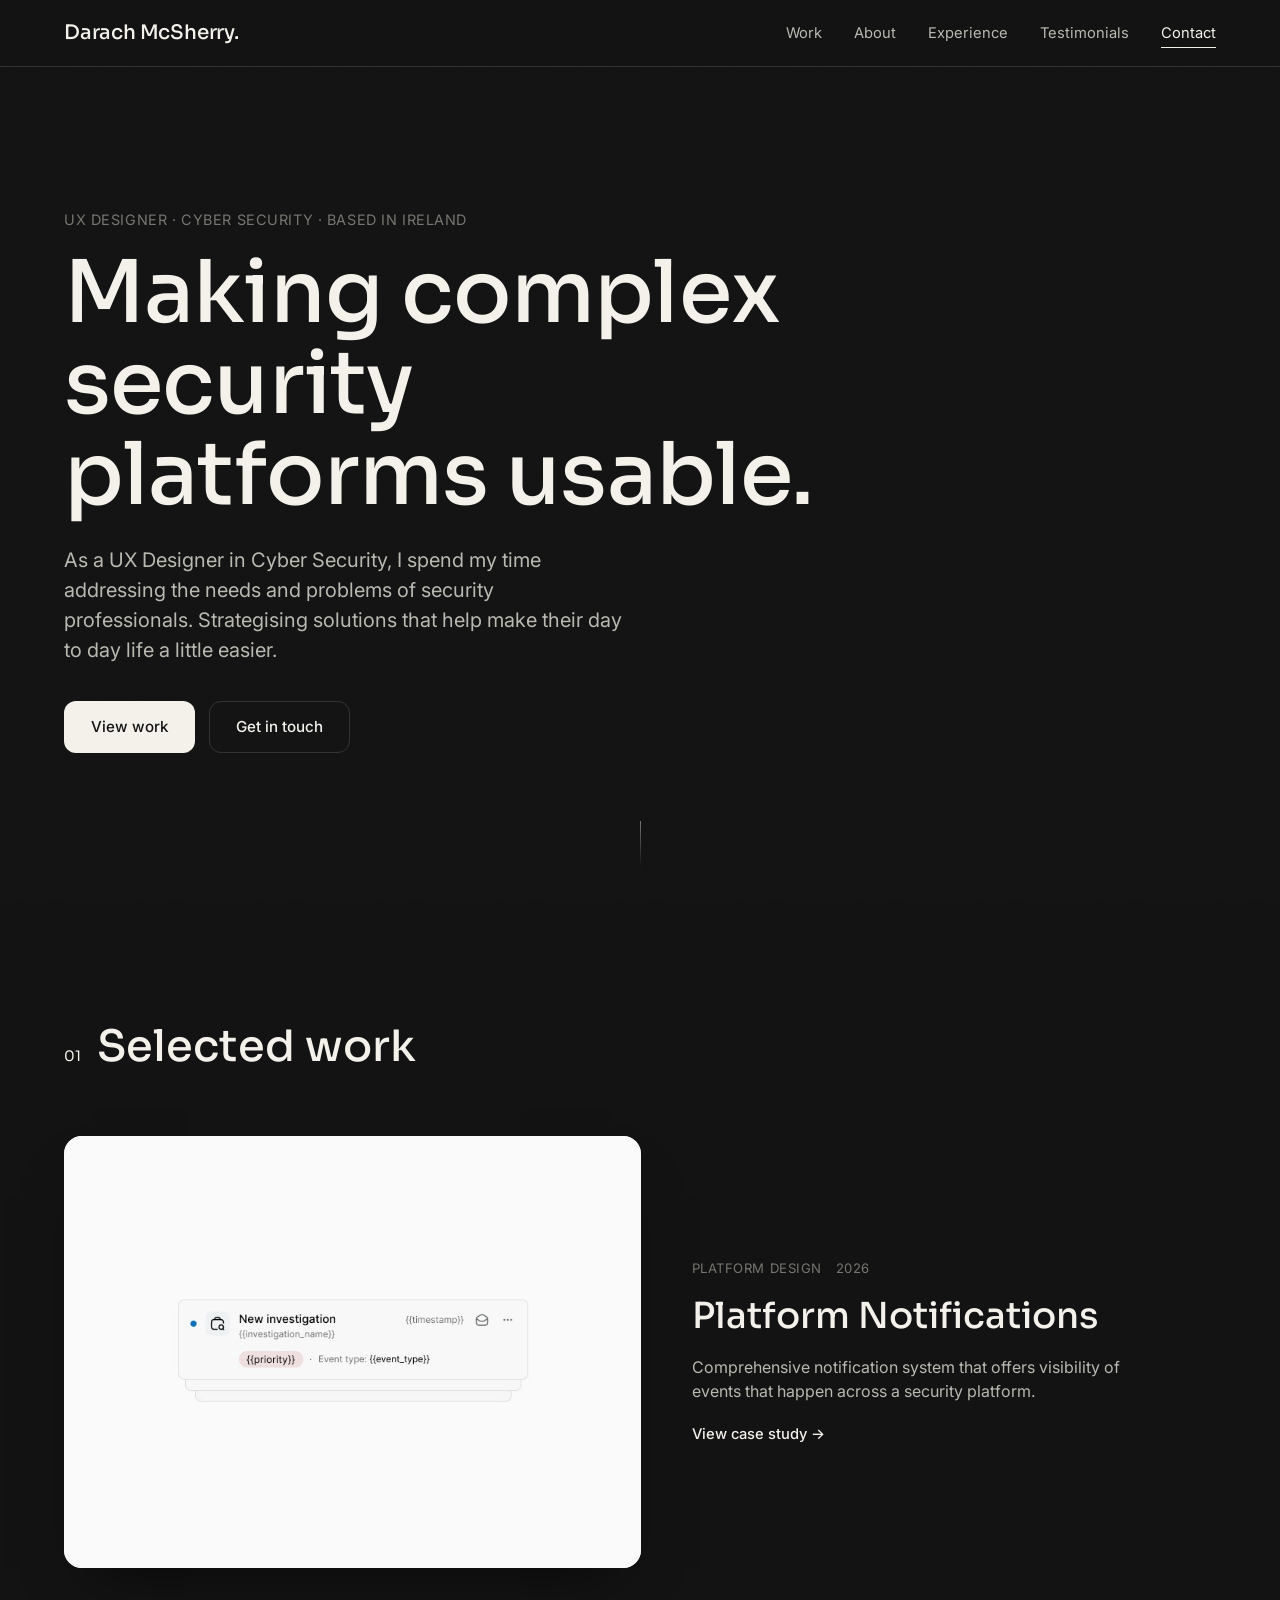
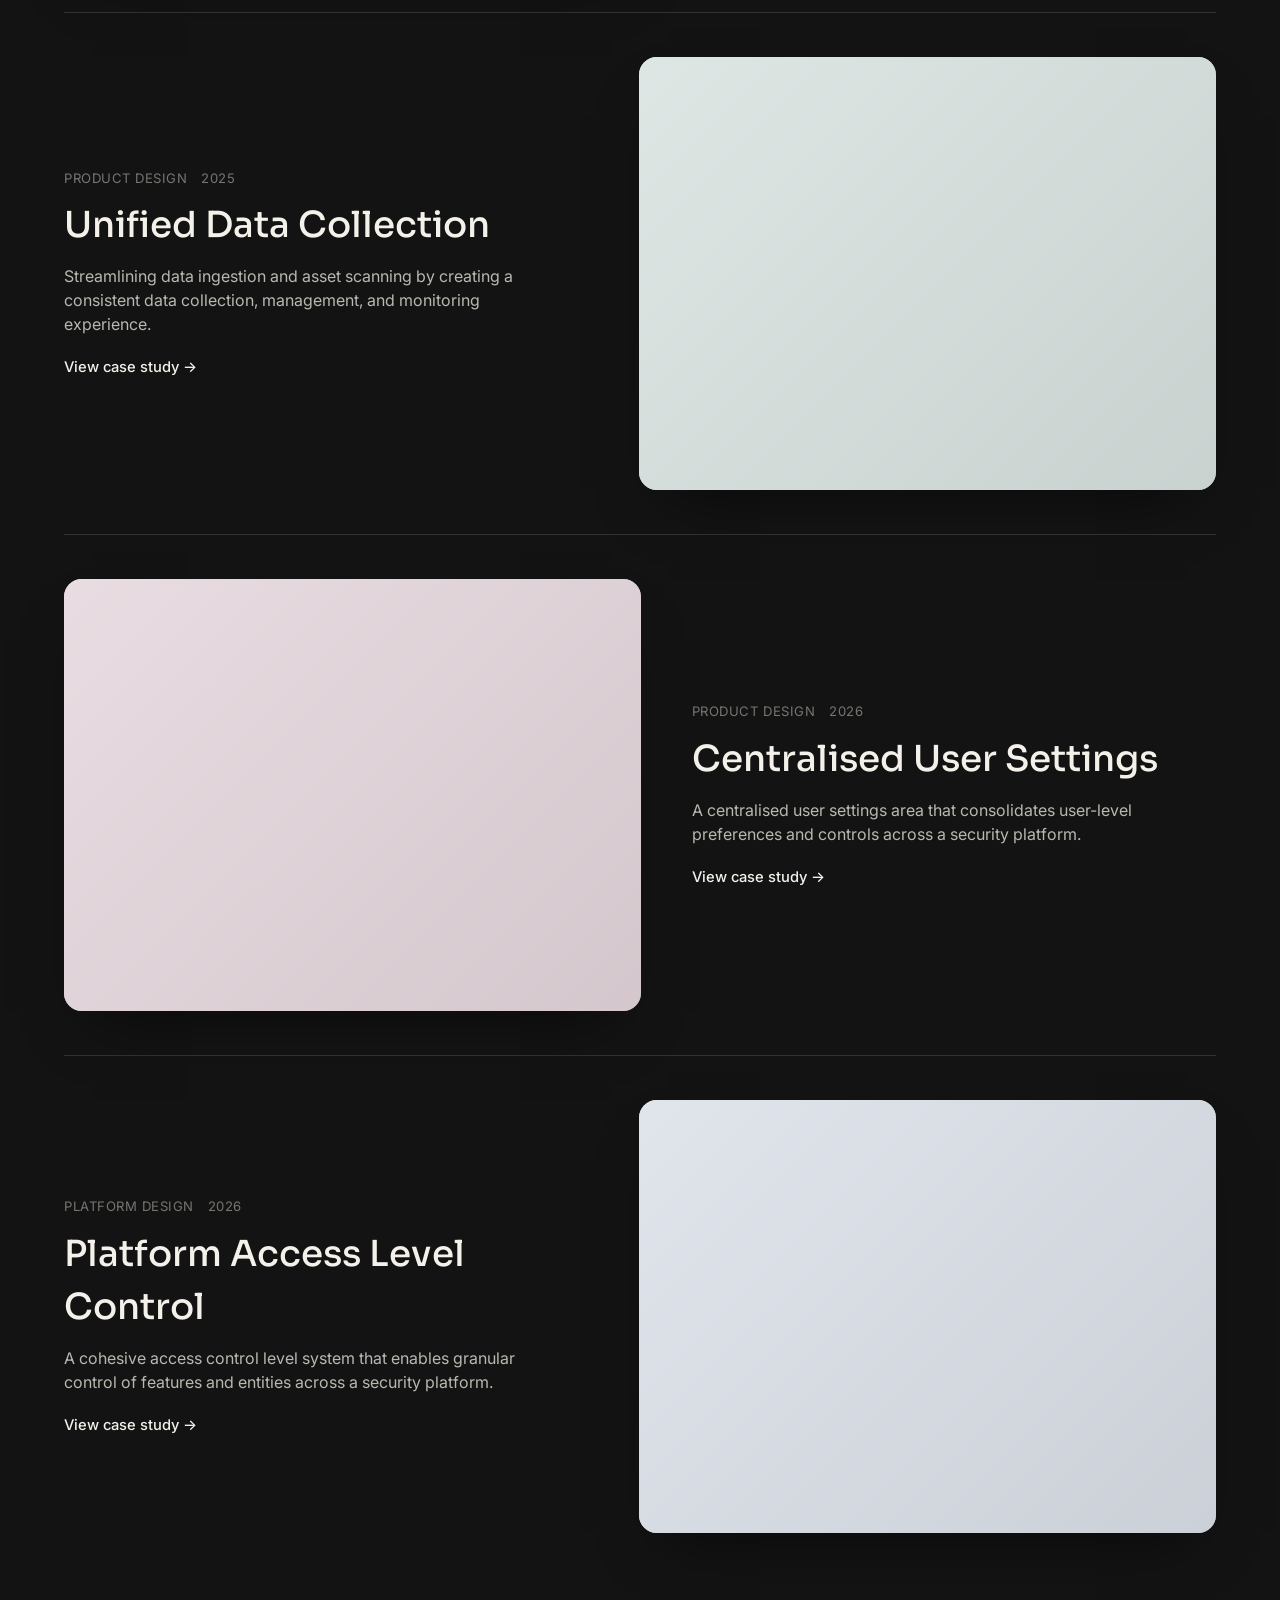
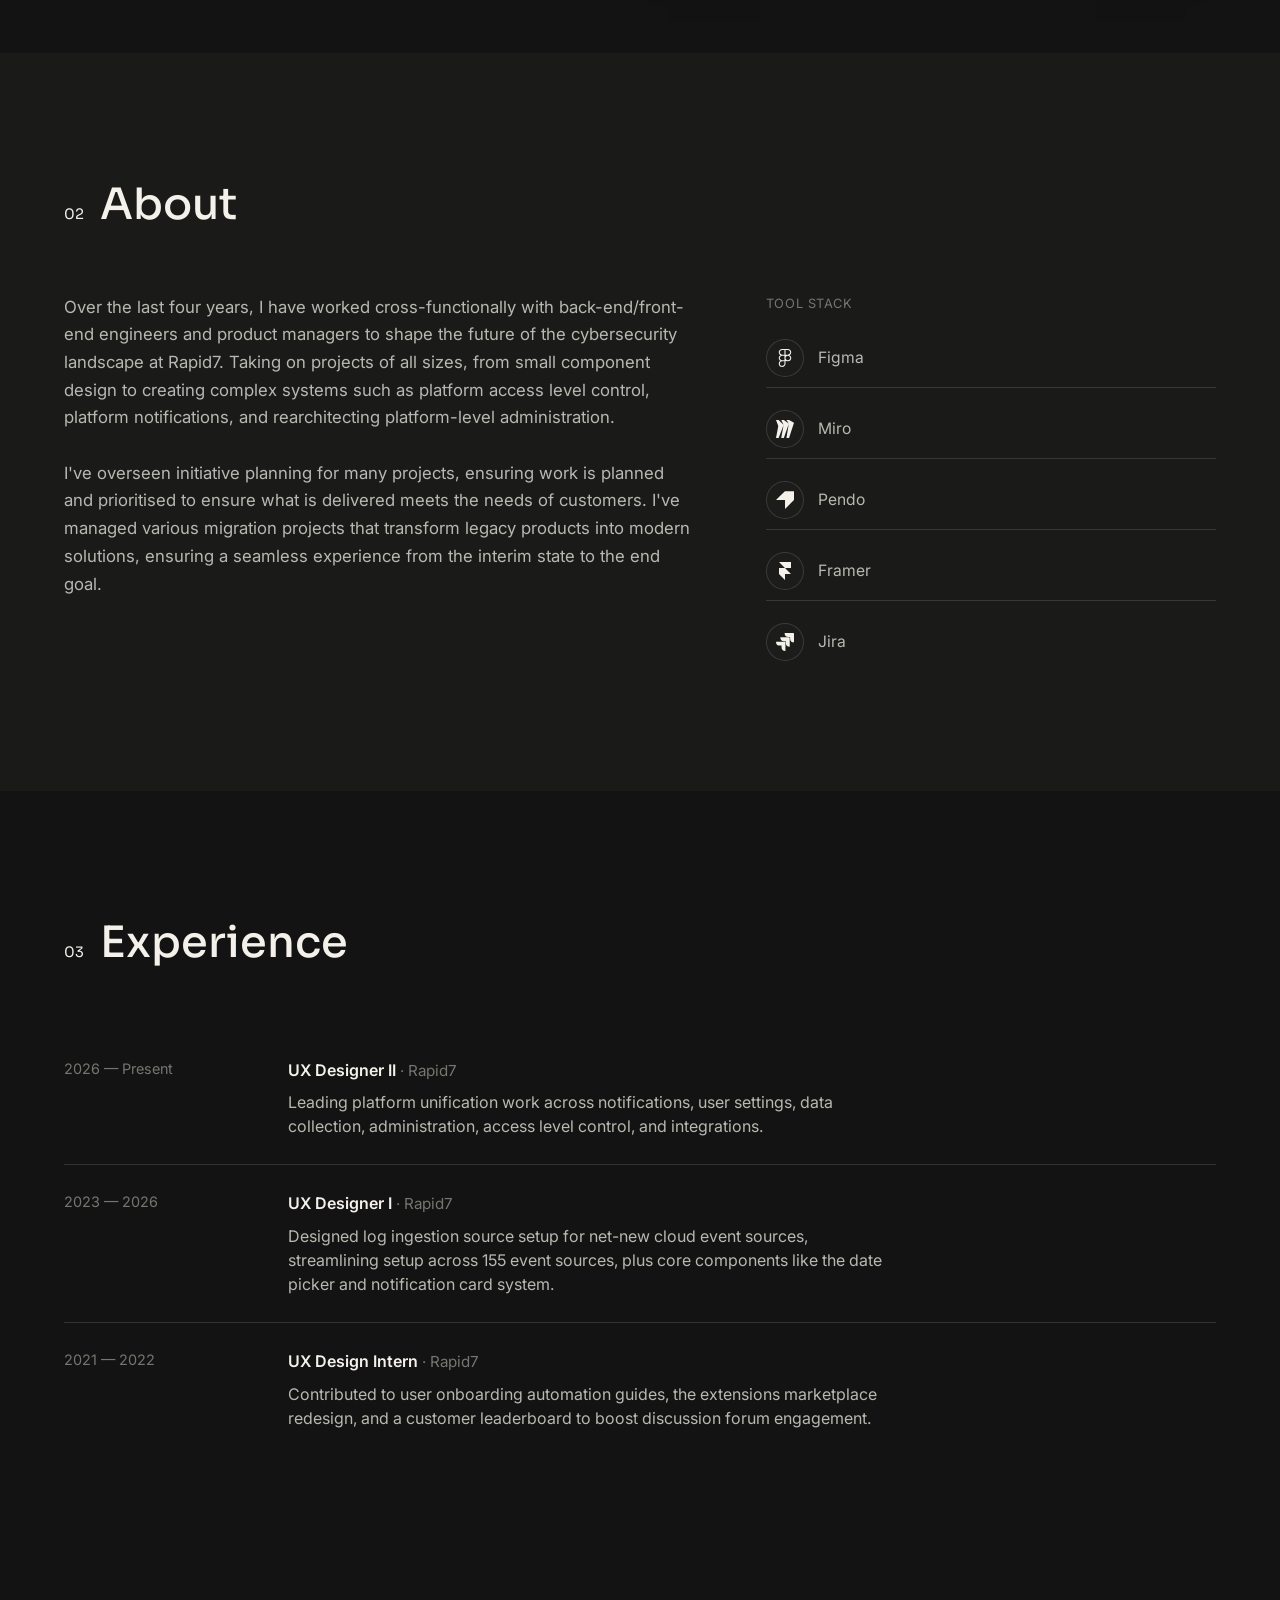
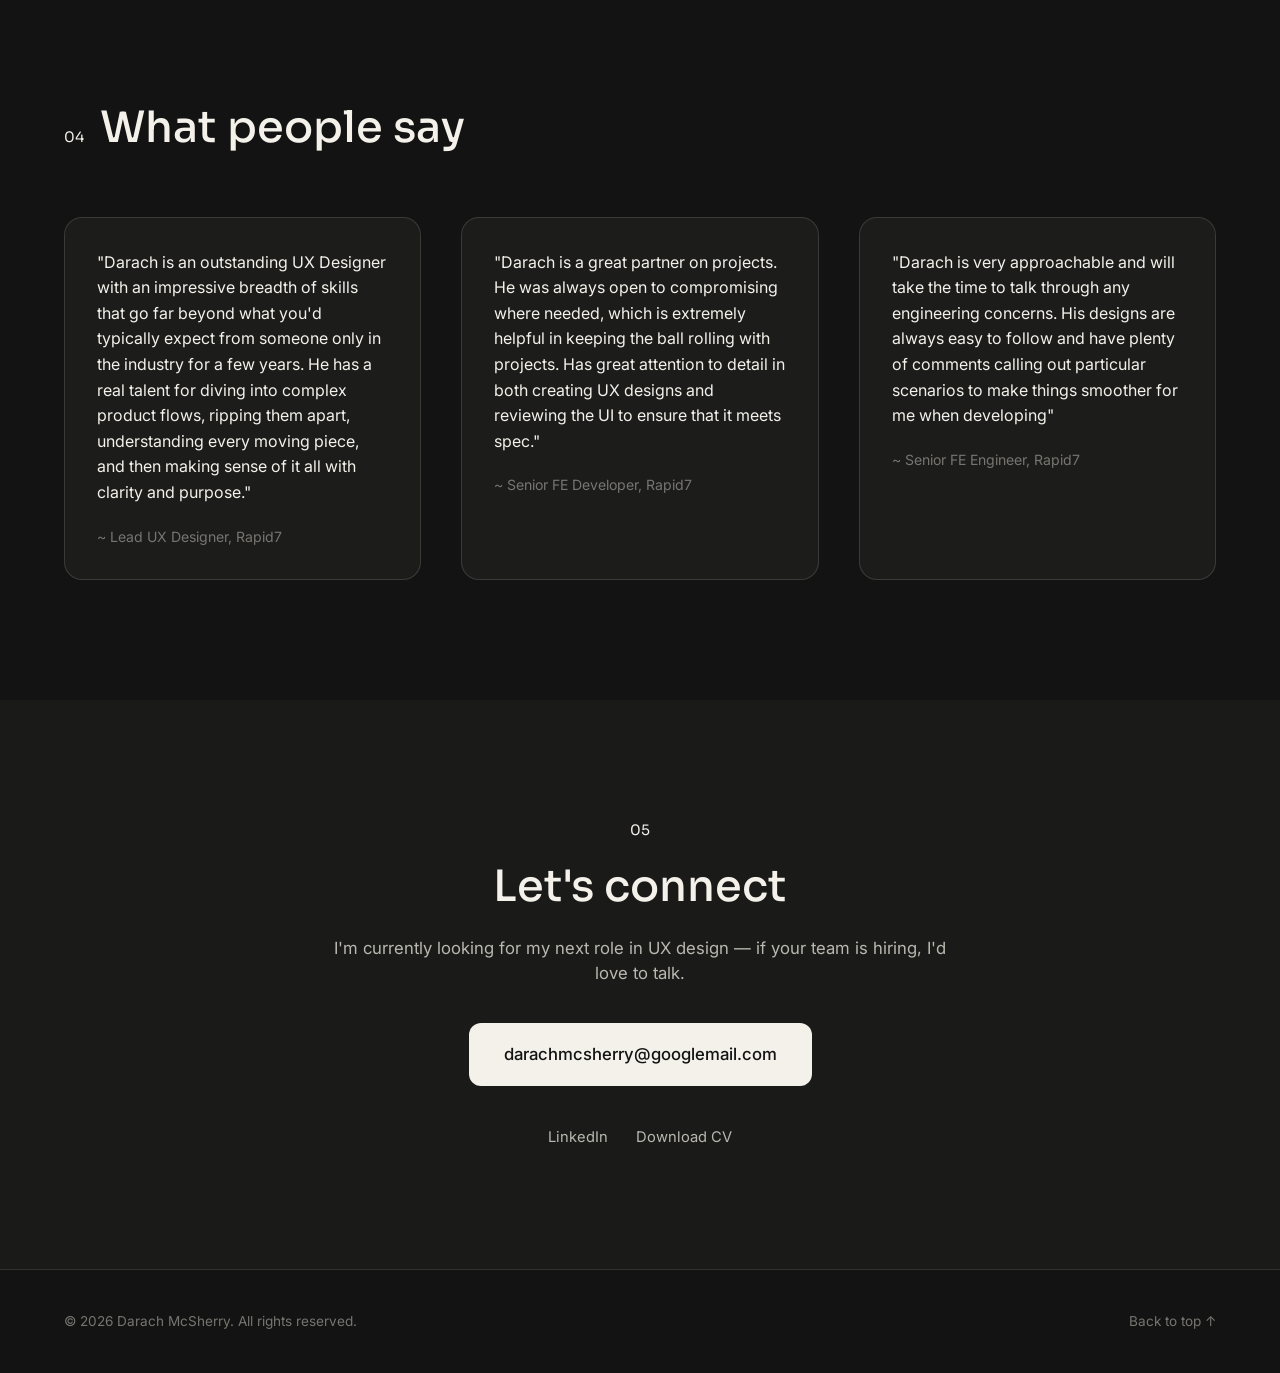
==== commit b1ddd533: "font changed" ====
--- a/index.html
+++ b/index.html
@@ -7,7 +7,7 @@
 <meta name="description" content="Portfolio of Darach McSherry, UX Designer in Cyber Security, open to new opportunities.">
 <link rel="preconnect" href="https://fonts.googleapis.com">
 <link rel="preconnect" href="https://fonts.gstatic.com" crossorigin>
-<link href="https://fonts.googleapis.com/css2?family=Instrument+Serif&family=Inter:wght@400;500;600;700&display=swap" rel="stylesheet">
+<link href="https://fonts.googleapis.com/css2?family=Sora:wght@500;600&family=Inter:wght@400;500;600;700&display=swap" rel="stylesheet">
 <link rel="stylesheet" href="styles.css">
 </head>
 <body>
--- a/styles.css
+++ b/styles.css
@@ -10,7 +10,7 @@
   --card: #1c1c1b;
   --shadow: 0 30px 60px -30px rgba(0, 0, 0, 0.6);
   --radius: 18px;
-  --font-display: "Instrument Serif", Georgia, serif;
+  --font-display: "Sora", "Inter", system-ui, sans-serif;
   --font-body: "Inter", system-ui, -apple-system, sans-serif;
 }
 
@@ -62,7 +62,7 @@
 .brand {
   font-family: var(--font-display);
   font-size: 1.25rem;
-  font-weight: 400;
+  font-weight: 500;
   letter-spacing: -0.01em;
 }
 .brand span { color: var(--accent); }
@@ -135,7 +135,7 @@
 .section-head h2, .contact h2 {
   font-family: var(--font-display);
   font-size: clamp(2rem, 3.6vw, 2.7rem);
-  font-weight: 400;
+  font-weight: 500;
   margin: 0;
 }
 
@@ -160,7 +160,7 @@
 
 .hero h1 {
   font-family: var(--font-display);
-  font-weight: 400;
+  font-weight: 500;
   font-size: clamp(2.8rem, 7vw, 5.4rem);
   line-height: 1.05;
   letter-spacing: -0.01em;
@@ -268,7 +268,7 @@
 .project-info h3 {
   font-family: var(--font-display);
   font-size: clamp(1.7rem, 2.8vw, 2.3rem);
-  font-weight: 400;
+  font-weight: 500;
   margin: 0 0 12px;
 }
 .project-info p {
@@ -471,7 +471,7 @@
 
 .case-hero h1 {
   font-family: var(--font-display);
-  font-weight: 400;
+  font-weight: 500;
   font-size: clamp(2.6rem, 6vw, 4rem);
   line-height: 1.08;
   letter-spacing: -0.01em;
@@ -499,7 +499,7 @@
 
 .case-block h2 {
   font-family: var(--font-display);
-  font-weight: 400;
+  font-weight: 500;
   font-size: clamp(1.6rem, 3vw, 2.1rem);
   margin: 0 0 16px;
 }
@@ -561,7 +561,7 @@
 
 .research-stat-number {
   font-family: var(--font-display);
-  font-weight: 400;
+  font-weight: 500;
   font-size: clamp(2.6rem, 6vw, 3.4rem);
   line-height: 1;
   color: var(--ink);
@@ -689,7 +689,7 @@
 
 .case-next-link h3 {
   font-family: var(--font-display);
-  font-weight: 400;
+  font-weight: 500;
   font-size: clamp(1.6rem, 3vw, 2.1rem);
   margin: 0 0 12px;
   color: var(--ink);
@@ -772,6 +772,12 @@
   .timeline-item { grid-template-columns: 1fr; gap: 8px; }
 
   .testimonial-grid { grid-template-columns: 1fr; }
+
+  .hero {
+    min-height: auto;
+    justify-content: flex-start;
+    padding-top: clamp(24px, 8vw, 48px);
+  }
 }
 
 @media (max-width: 480px) {
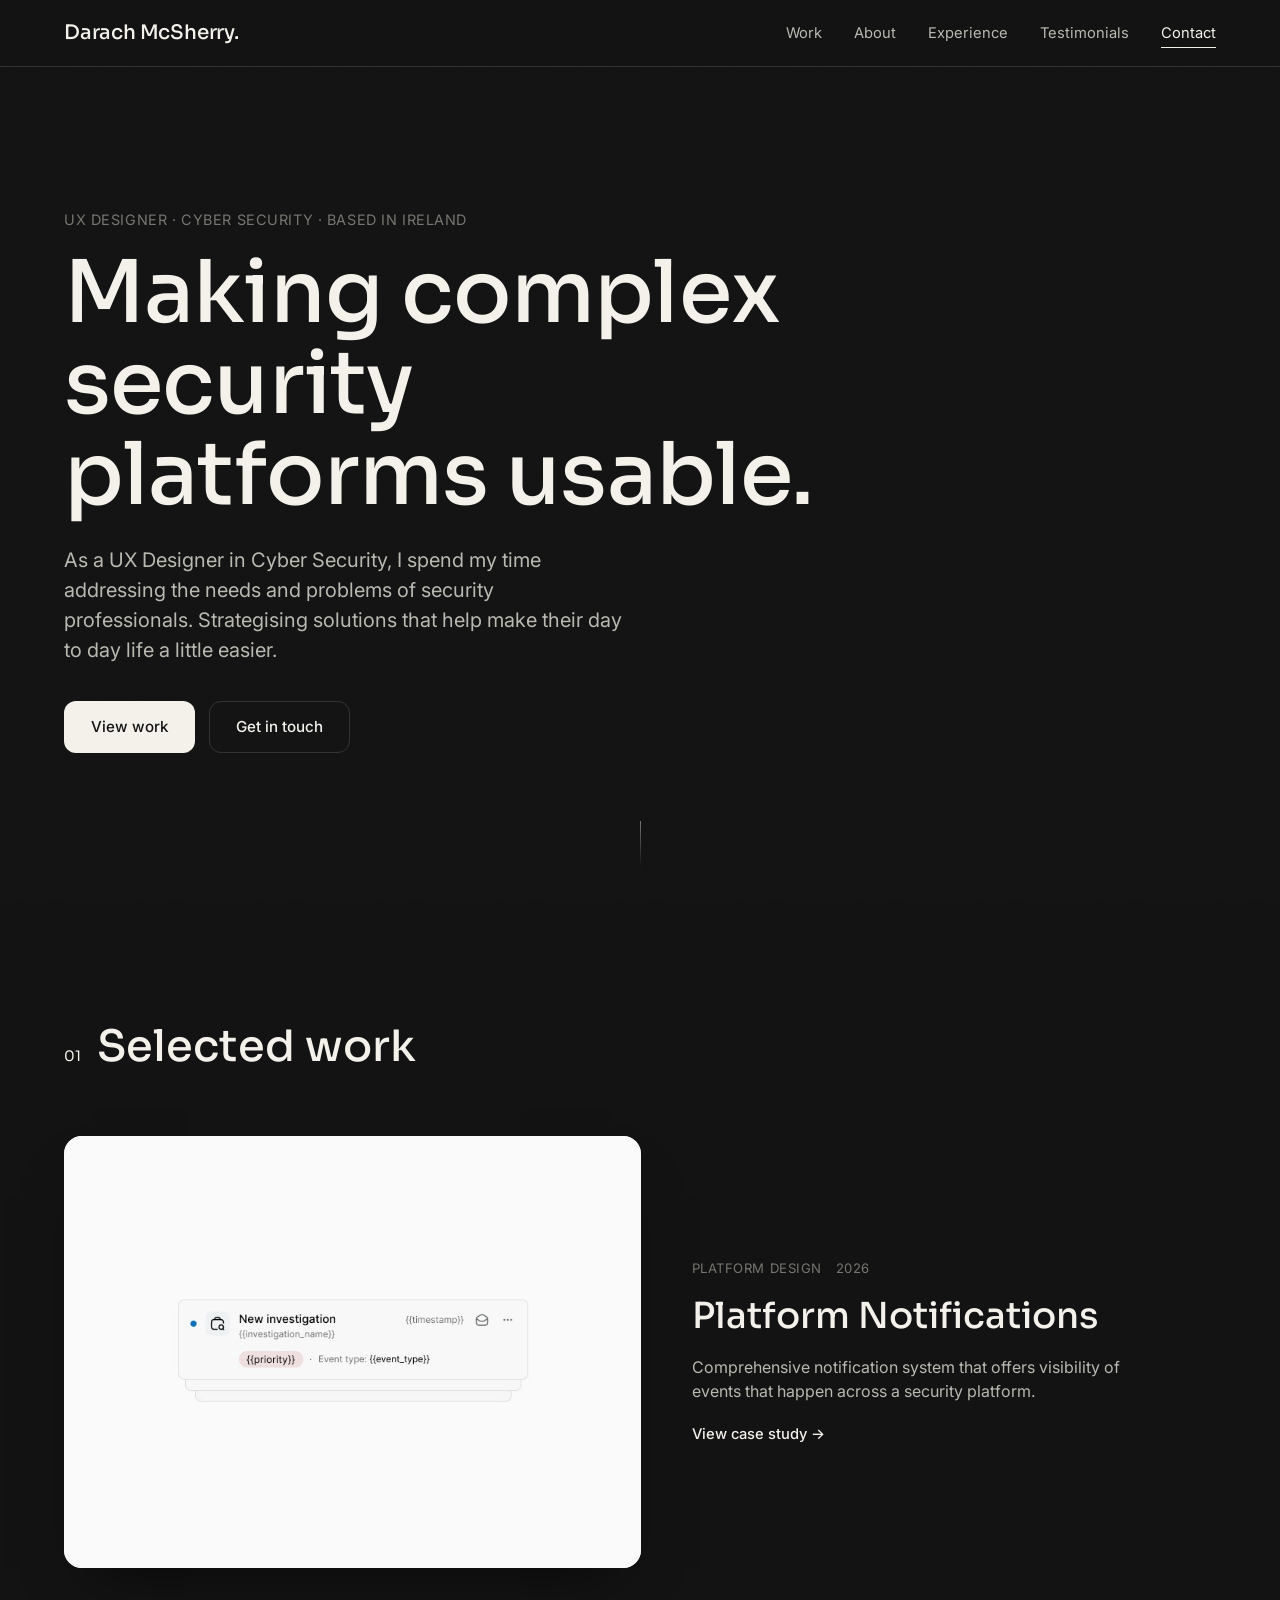
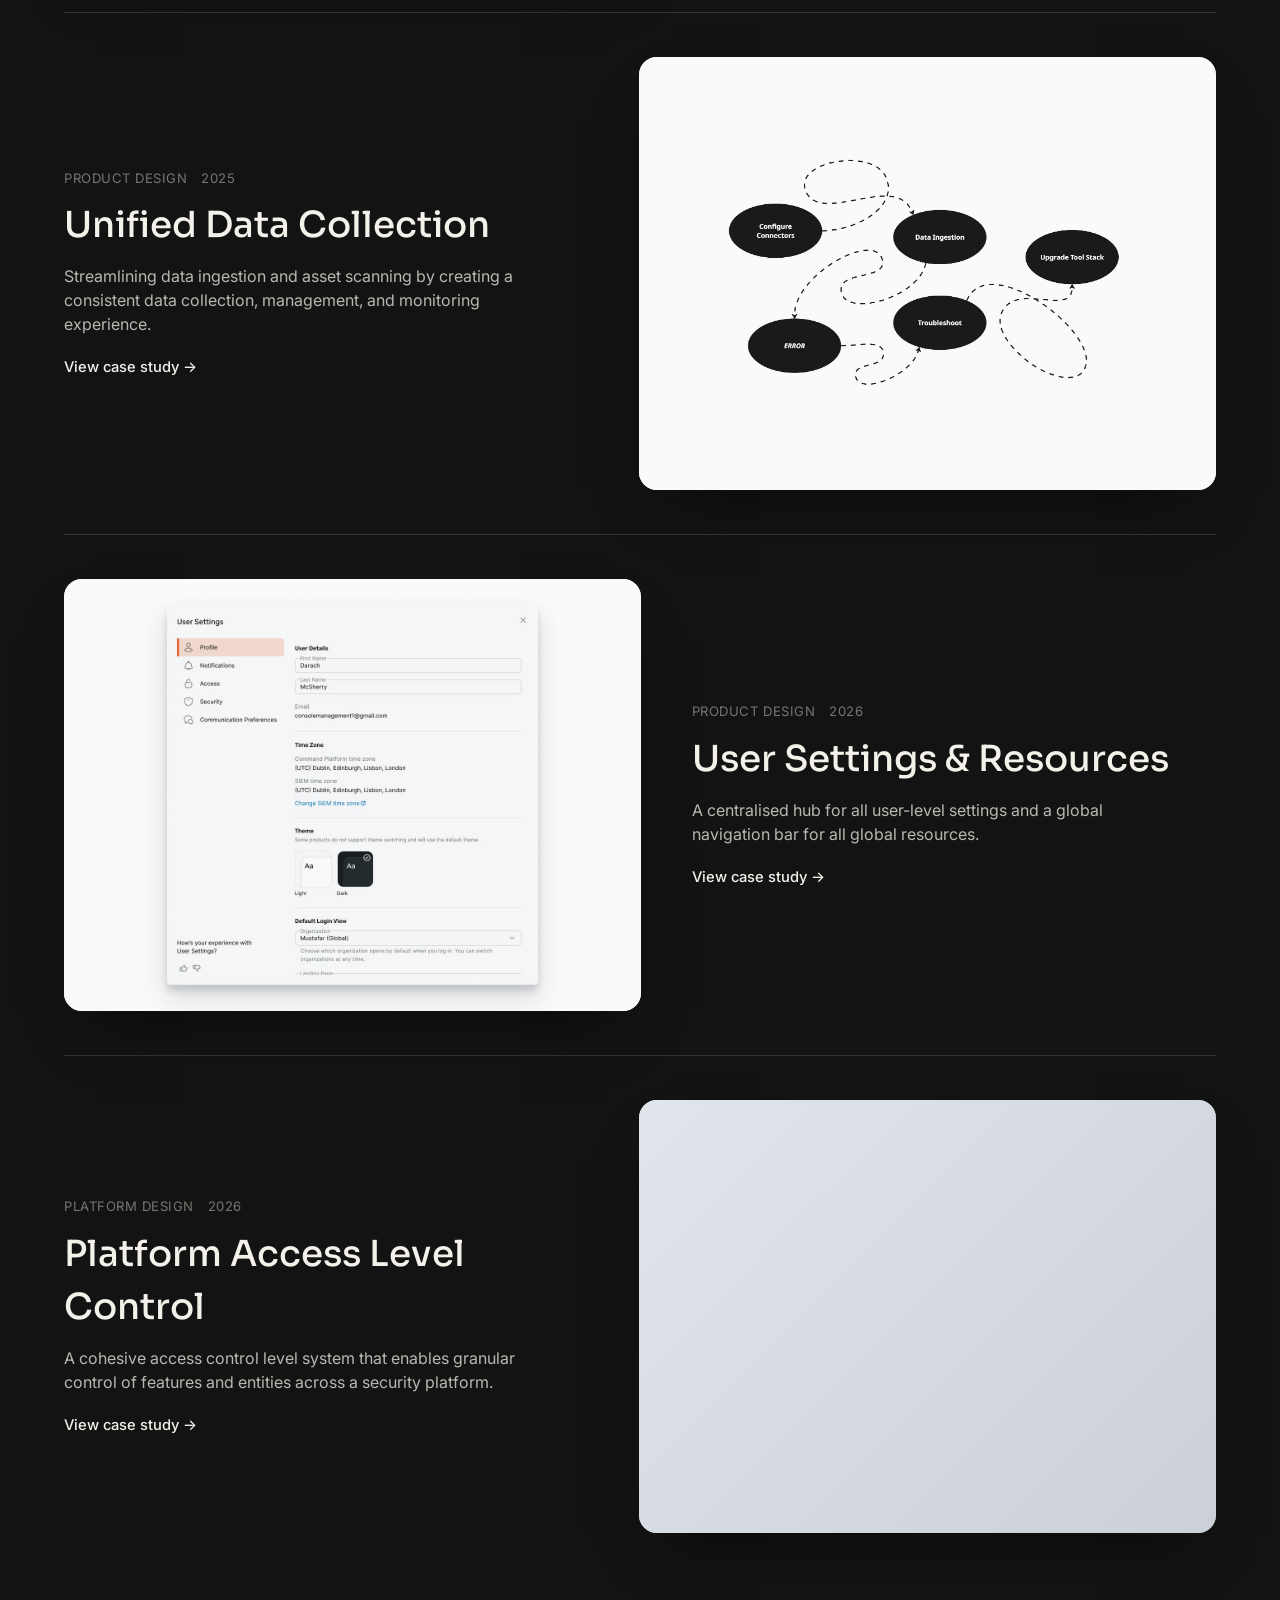
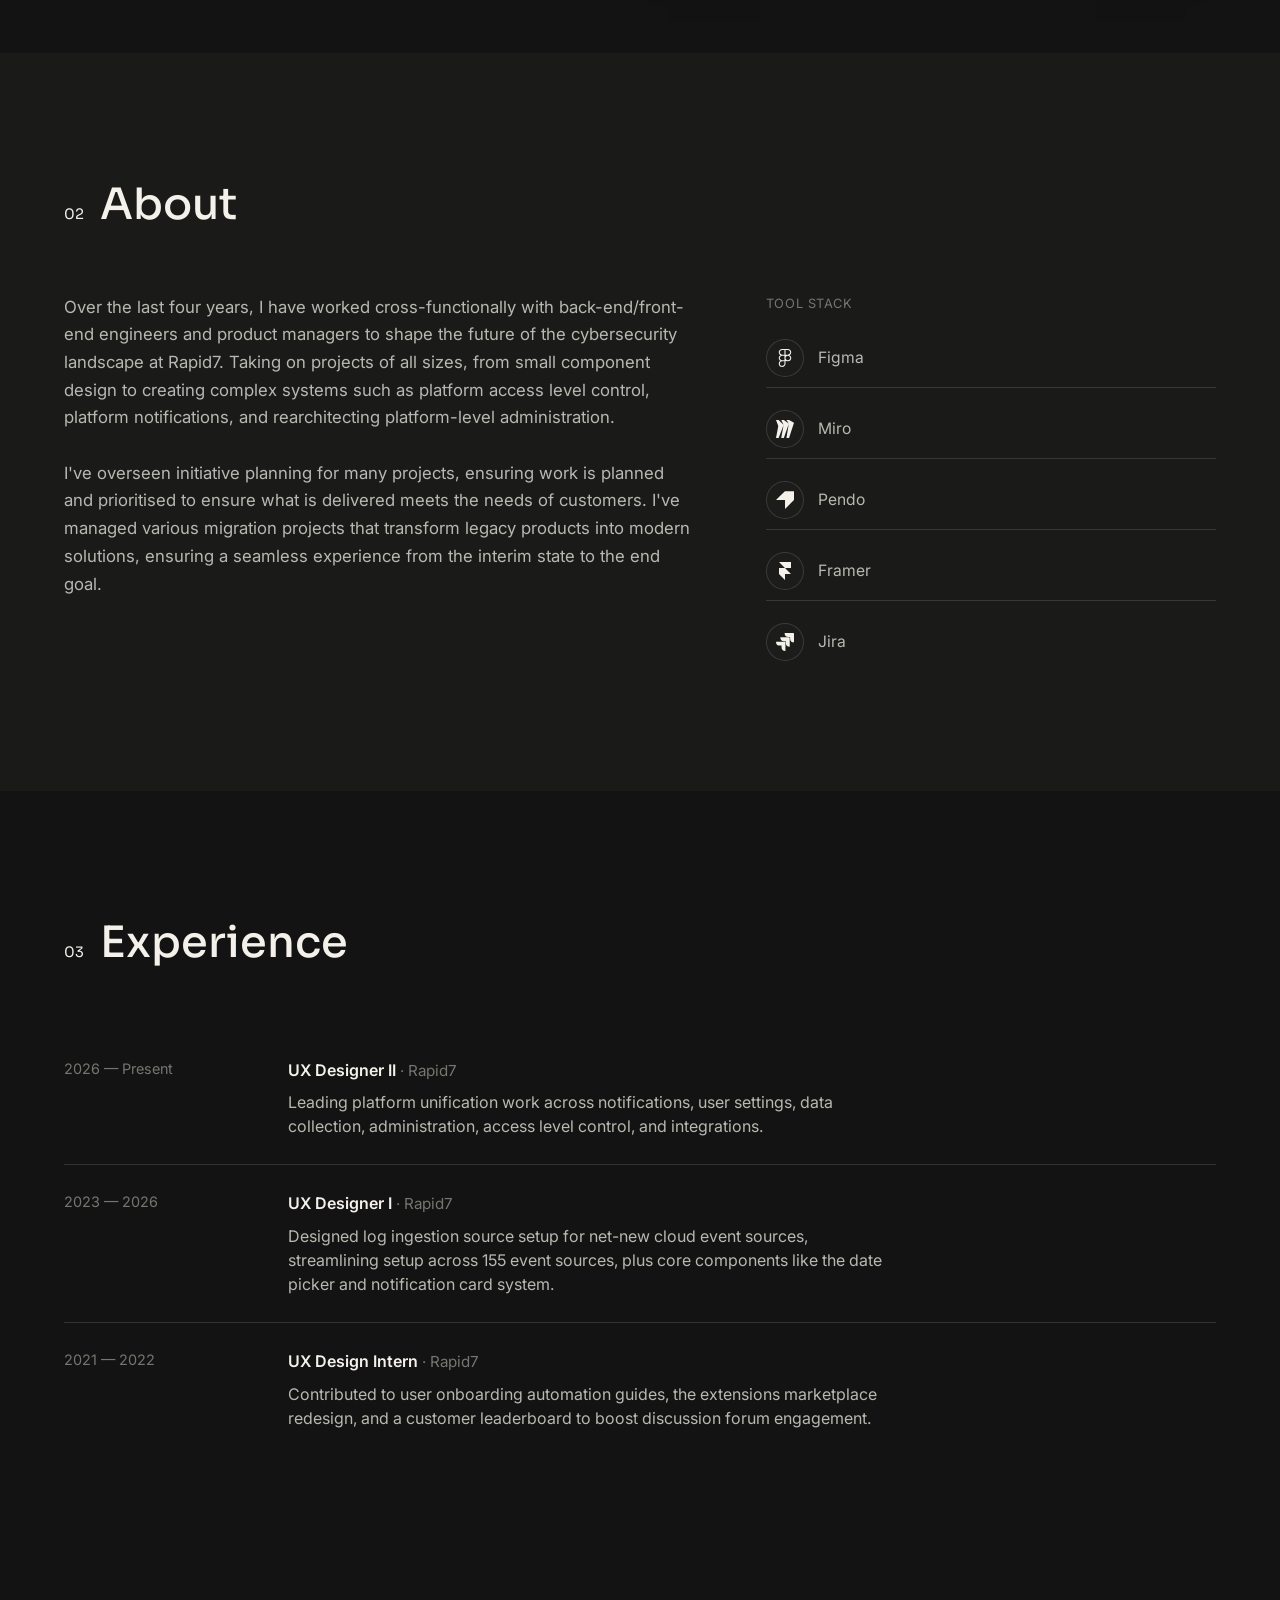
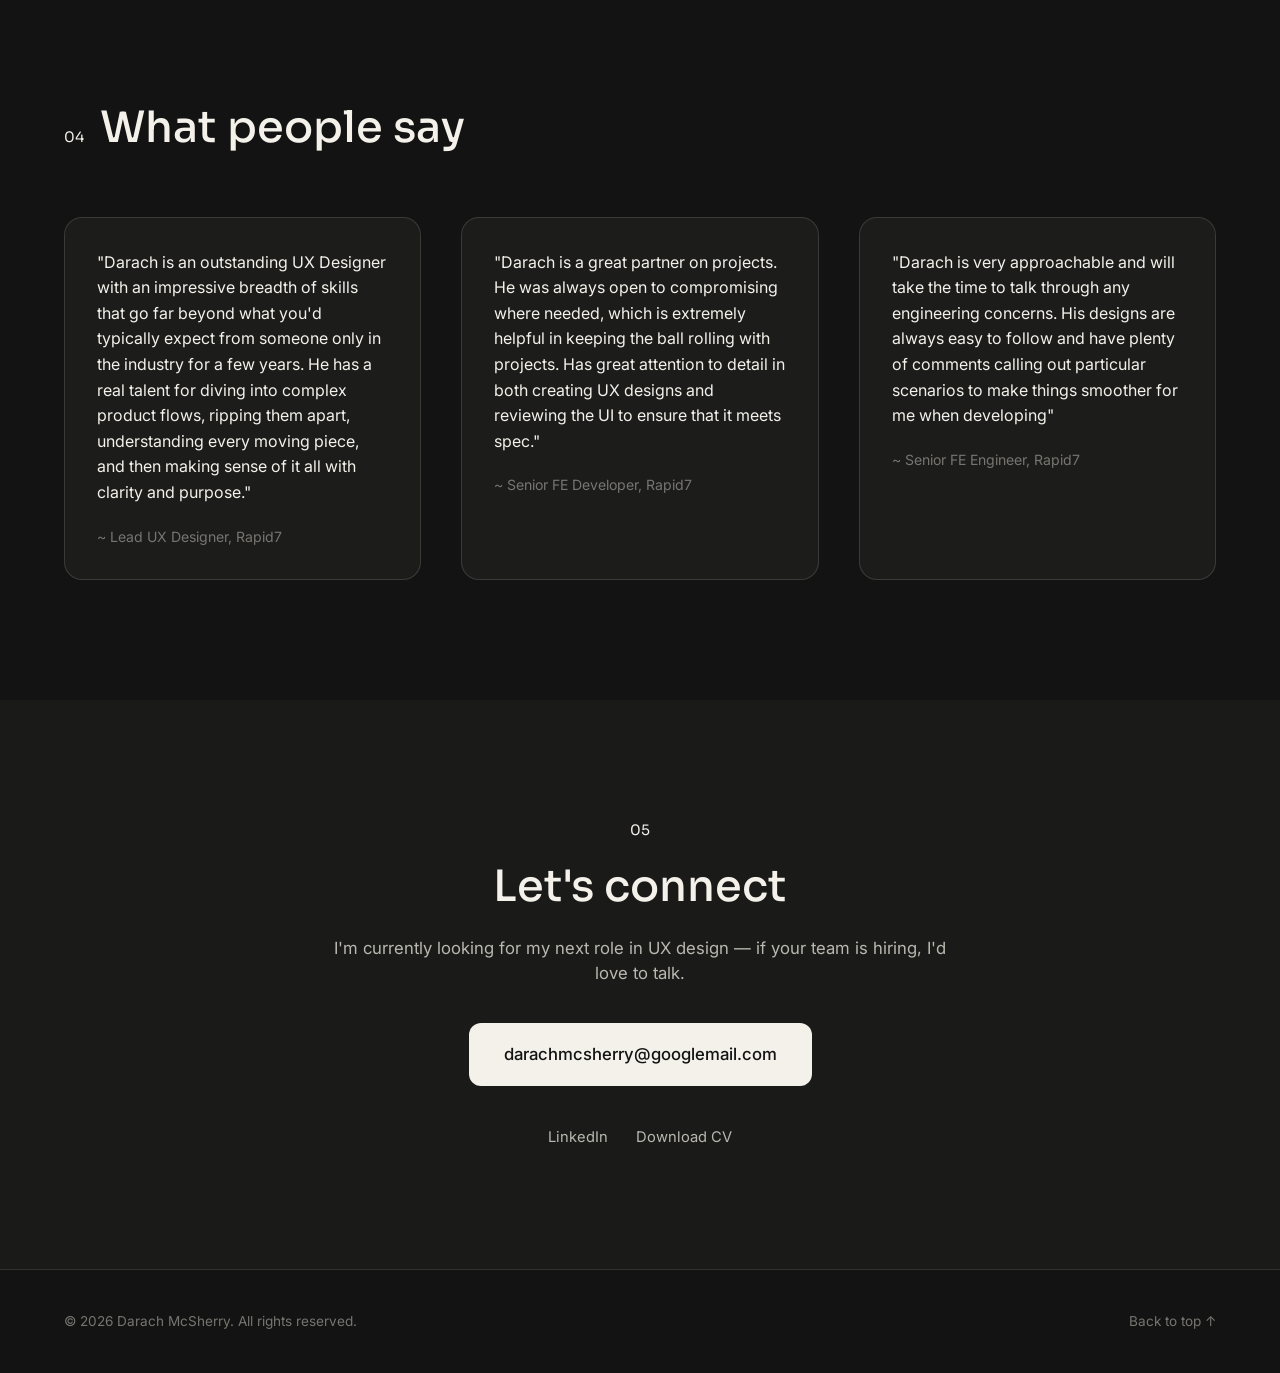
==== commit efb6f166: "user settings and resources case study added and unfied data collection." ====
--- a/index.html
+++ b/index.html
@@ -68,7 +68,7 @@
 
       <article class="project reveal">
         <div class="project-media" style="--tint:#dbe4e2;">
-          <div class="project-media-inner"></div>
+          <img src="assets/case-studies/unified-data-collection/thumbnail.jpg" alt="Unified Data Collection thumbnail" loading="lazy">
         </div>
         <div class="project-info">
           <div class="project-meta">
@@ -77,22 +77,22 @@
           </div>
           <h3>Unified Data Collection</h3>
           <p>Streamlining data ingestion and asset scanning by creating a consistent data collection, management, and monitoring experience.</p>
-          <a class="project-link" href="#">View case study →</a>
+          <a class="project-link" href="case-studies/unified-data-collection.html">View case study →</a>
         </div>
       </article>
 
       <article class="project reveal">
         <div class="project-media" style="--tint:#e6d9df;">
-          <div class="project-media-inner"></div>
+          <img src="assets/case-studies/user-settings-resources/thumbnail.jpg" alt="User Settings & Resources thumbnail" loading="lazy">
         </div>
         <div class="project-info">
           <div class="project-meta">
             <span>Product design</span>
             <span>2026</span>
           </div>
-          <h3>Centralised User Settings</h3>
-          <p>A centralised user settings area that consolidates user-level preferences and controls across a security platform.</p>
-          <a class="project-link" href="#">View case study →</a>
+          <h3>User Settings &amp; Resources</h3>
+          <p>A centralised hub for all user-level settings and a global navigation bar for all global resources.</p>
+          <a class="project-link" href="case-studies/user-settings-resources.html">View case study →</a>
         </div>
       </article>
 
--- a/styles.css
+++ b/styles.css
@@ -16,6 +16,73 @@
 
 * { box-sizing: border-box; }
 
+/* ---------- Case study lock ---------- */
+
+.case-lock { display: none; }
+html.cs-locked .case-lock {
+  display: flex;
+  align-items: center;
+  justify-content: center;
+  position: fixed;
+  inset: 0;
+  z-index: 1000;
+  padding: 20px;
+  background: var(--bg);
+}
+html.cs-locked .site-header,
+html.cs-locked main,
+html.cs-locked .site-footer {
+  display: none;
+}
+
+.case-lock-card {
+  width: 100%;
+  max-width: 380px;
+  padding: clamp(28px, 5vw, 40px);
+  border: 1px solid var(--line);
+  border-radius: var(--radius);
+  background: var(--card);
+  text-align: center;
+}
+.case-lock-eyebrow {
+  font-size: 0.8rem;
+  letter-spacing: 0.04em;
+  text-transform: uppercase;
+  color: var(--ink-faint);
+  margin: 0 0 14px;
+}
+.case-lock-card h1 {
+  font-family: var(--font-display);
+  font-weight: 500;
+  font-size: 1.4rem;
+  line-height: 1.3;
+  margin: 0 0 12px;
+  color: var(--ink);
+}
+.case-lock-copy {
+  font-size: 0.95rem;
+  color: var(--ink-soft);
+  margin: 0 0 20px;
+}
+.case-lock-input {
+  width: 100%;
+  padding: 12px 16px;
+  border-radius: 12px;
+  border: 1px solid var(--line);
+  background: var(--bg);
+  color: var(--ink);
+  font-size: 0.95rem;
+  font-family: var(--font-body);
+  margin-bottom: 14px;
+}
+.case-lock-input:focus { outline: 1px solid var(--ink-faint); }
+.case-lock-card .btn { width: 100%; justify-content: center; }
+.case-lock-error {
+  color: var(--ink);
+  font-size: 0.88rem;
+  margin: 14px 0 0;
+}
+
 body {
   margin: 0;
   padding-block: env(safe-area-inset-top, 0px) env(safe-area-inset-bottom, 0px);
@@ -445,7 +512,6 @@
 
 .case-hero {
   padding: clamp(48px, 8vw, 88px) clamp(20px, 5vw, 64px) clamp(56px, 8vw, 96px);
-  background: linear-gradient(180deg, color-mix(in srgb, var(--tint, var(--bg-alt)) 28%, var(--bg) 72%), var(--bg) 85%);
 }
 
 .case-hero-inner { max-width: 780px; }
@@ -657,6 +723,127 @@
   margin: 0 !important;
   color: var(--ink-faint) !important;
   font-size: 0.95rem !important;
+}
+
+.connector-diagram {
+  margin-top: 24px;
+  padding: clamp(24px, 4vw, 32px);
+  border: 1px solid var(--line);
+  border-radius: var(--radius);
+  background: var(--bg-alt);
+  display: flex;
+  flex-direction: column;
+  gap: 10px;
+}
+.connector-row {
+  display: flex;
+  flex-wrap: wrap;
+  justify-content: center;
+  gap: 10px;
+}
+.connector-row span {
+  font-size: 0.9rem;
+  font-weight: 500;
+  padding: 10px 18px;
+  border-radius: 999px;
+  background: var(--card);
+  border: 1px solid var(--line);
+  color: var(--ink);
+}
+
+.numbered-list {
+  list-style: none;
+  counter-reset: item;
+  margin: 20px 0 0;
+  padding: 0;
+}
+.numbered-list li {
+  counter-increment: item;
+  display: flex;
+  align-items: flex-start;
+  gap: 16px;
+  padding: 14px 0;
+  border-bottom: 1px solid var(--line);
+  color: var(--ink);
+  font-size: 1rem;
+  line-height: 1.5;
+}
+.numbered-list li:last-child { border-bottom: none; }
+.numbered-list li::before {
+  content: counter(item);
+  flex-shrink: 0;
+  width: 26px;
+  height: 26px;
+  border-radius: 999px;
+  background: var(--card);
+  border: 1px solid var(--line);
+  display: grid;
+  place-items: center;
+  font-size: 0.8rem;
+  font-weight: 600;
+  color: var(--ink-soft);
+}
+
+.case-status {
+  max-width: 780px;
+  margin: 0 auto;
+  padding: 0 clamp(20px, 5vw, 64px) clamp(40px, 6vw, 64px);
+}
+.persona-grid {
+  display: grid;
+  grid-template-columns: repeat(auto-fit, minmax(200px, 1fr));
+  gap: 16px;
+  margin-top: 24px;
+}
+.persona-card {
+  padding: clamp(24px, 4vw, 32px) 20px;
+  border: 1px solid var(--line);
+  border-radius: var(--radius);
+  background: var(--card);
+  text-align: center;
+}
+.persona-card svg {
+  color: var(--ink-faint);
+  margin-bottom: 14px;
+}
+.persona-card p {
+  margin: 0;
+  font-weight: 600;
+  font-size: 0.98rem;
+  color: var(--ink);
+}
+
+.story-grid {
+  display: grid;
+  grid-template-columns: repeat(auto-fit, minmax(220px, 1fr));
+  gap: 16px;
+  margin-top: 24px;
+}
+.story-card {
+  padding: clamp(22px, 4vw, 28px);
+  border: 1px solid var(--line);
+  border-radius: var(--radius);
+  background: var(--card);
+}
+.story-card svg {
+  color: var(--ink-faint);
+  margin-bottom: 14px;
+}
+.story-card p {
+  margin: 0;
+  font-size: 0.95rem;
+  line-height: 1.55;
+  color: var(--ink-soft);
+}
+
+.case-status-inner {
+  padding: 20px 24px;
+  border-left: 3px solid var(--ink-faint);
+  background: var(--bg-alt);
+  border-radius: 0 var(--radius) var(--radius) 0;
+  font-size: 0.95rem;
+  color: var(--ink-soft);
+  line-height: 1.6;
 }
 
 .case-next {
@@ -778,6 +965,7 @@
     justify-content: flex-start;
     padding-top: clamp(24px, 8vw, 48px);
   }
+  .scroll-cue { display: none; }
 }
 
 @media (max-width: 480px) {
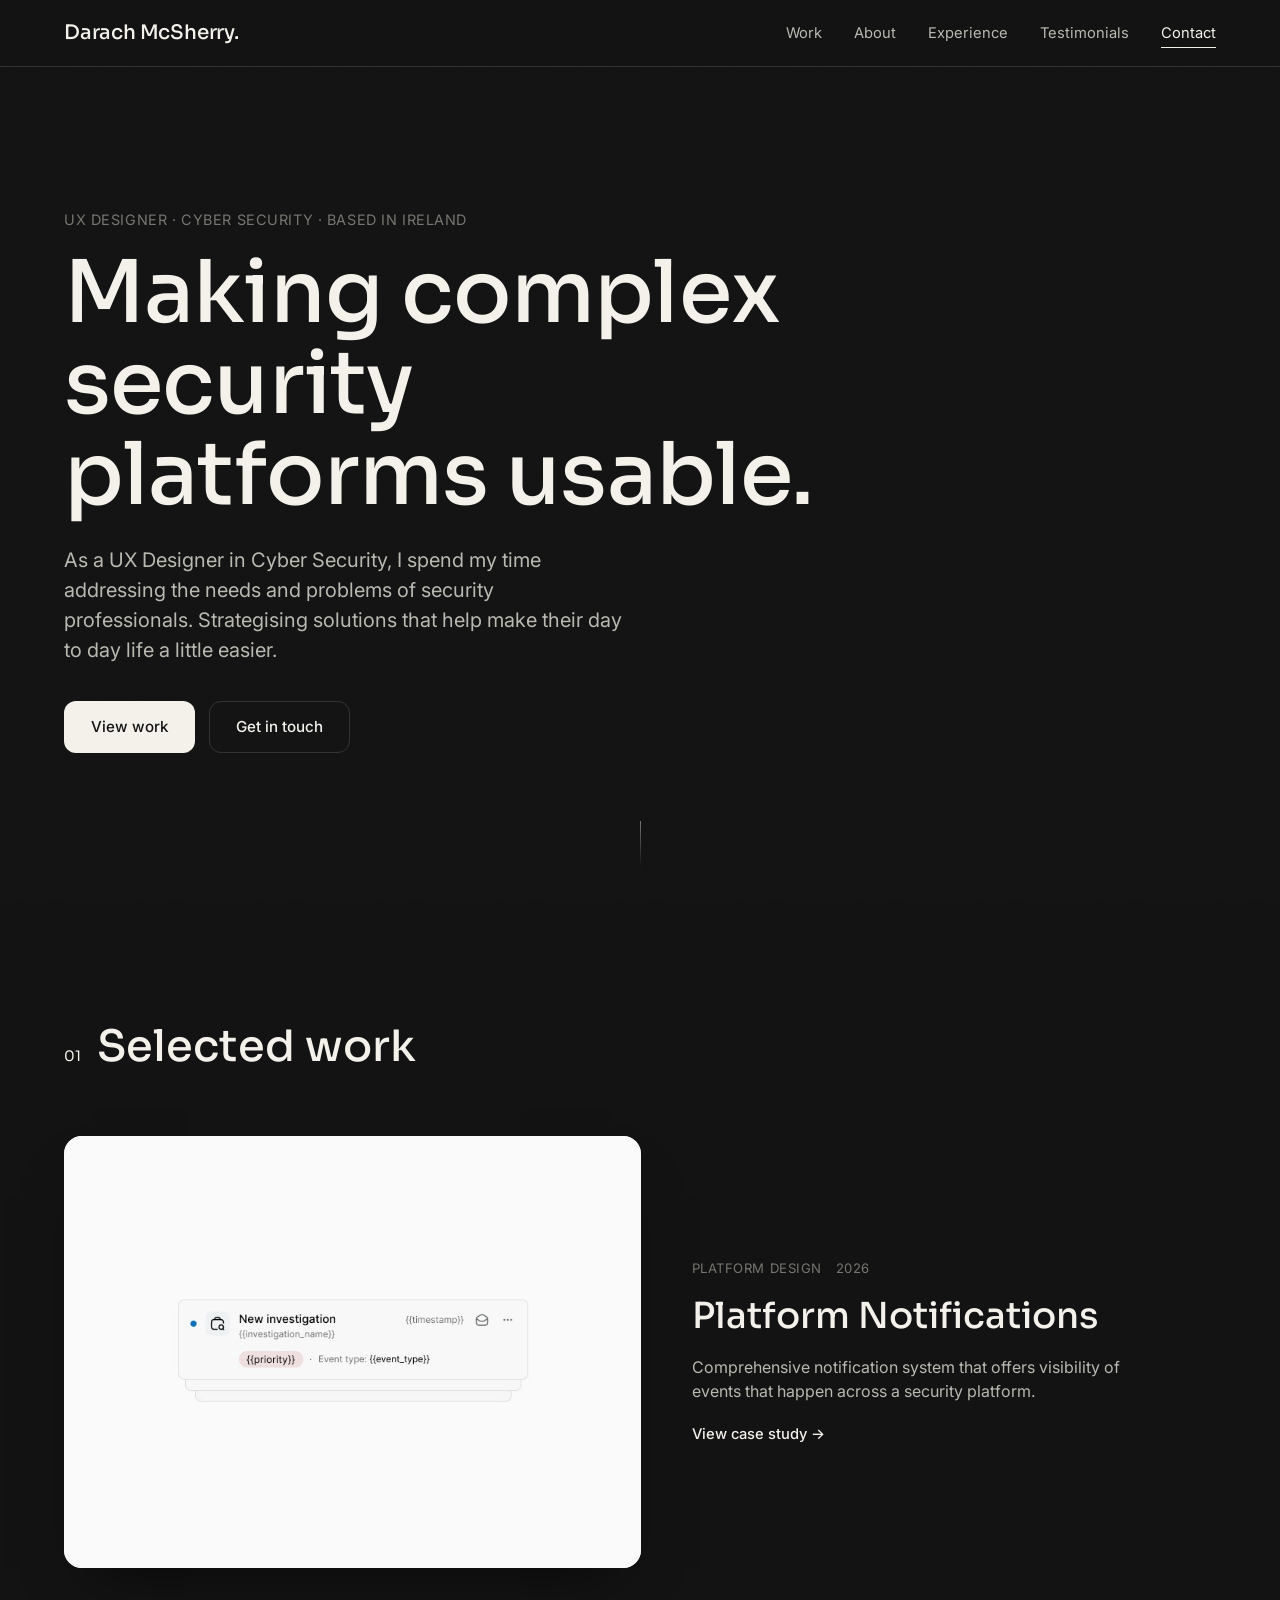
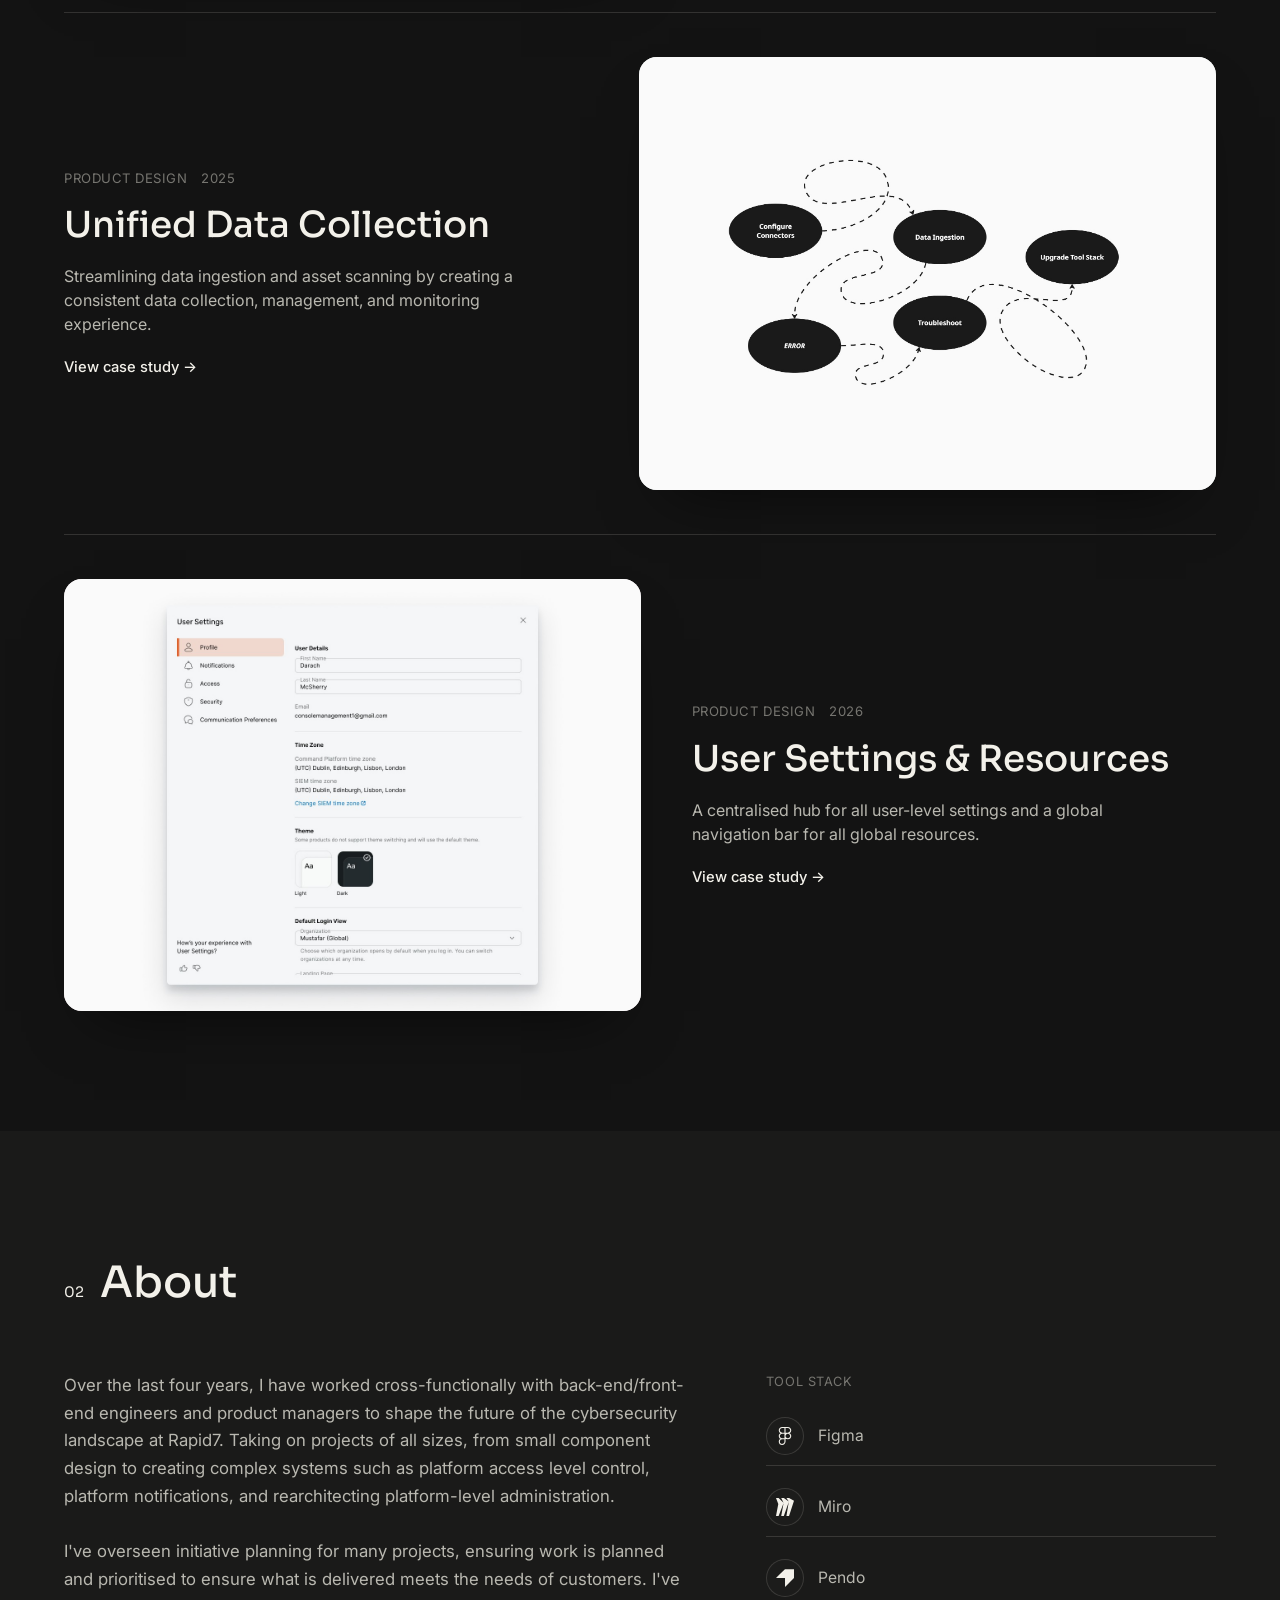
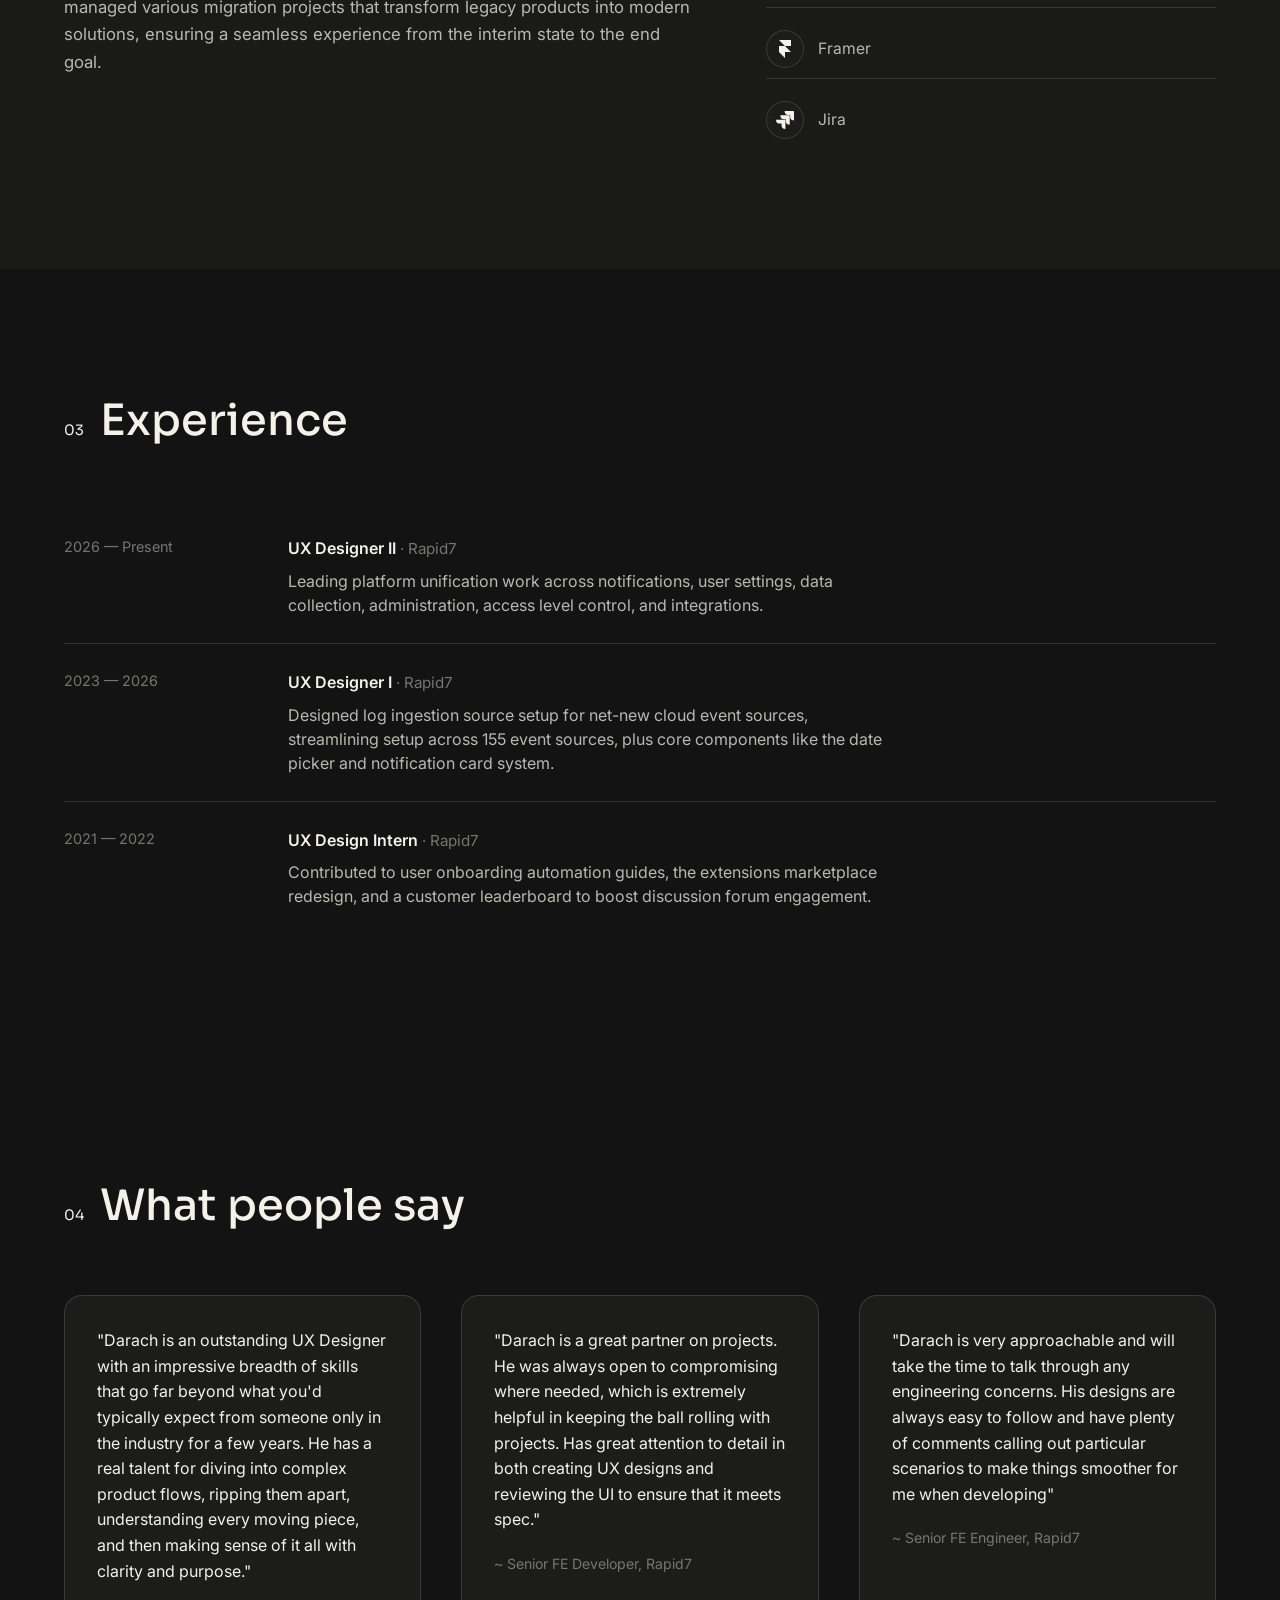
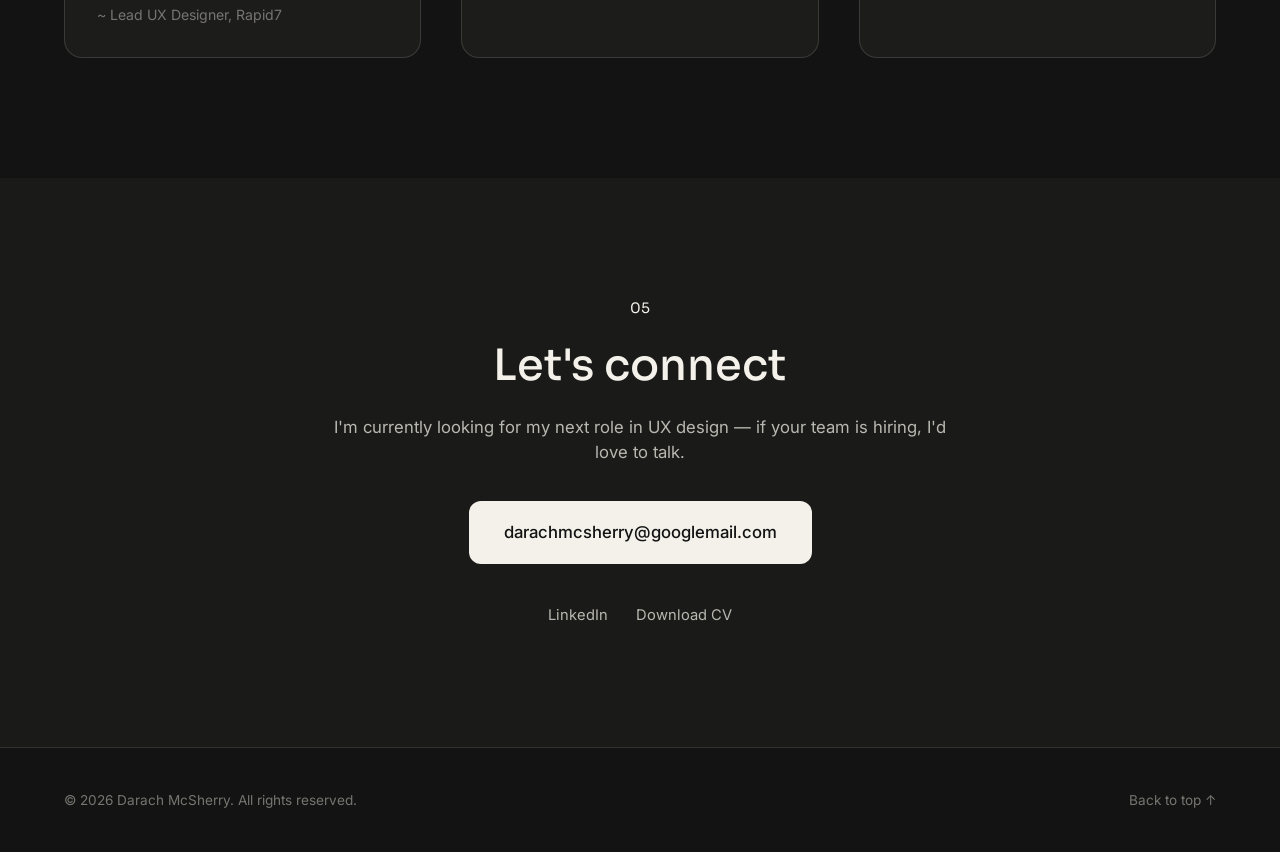
==== commit efecf9ef: "removed Access level cotnrol case stidy" ====
--- a/index.html
+++ b/index.html
@@ -93,21 +93,6 @@
           <h3>User Settings &amp; Resources</h3>
           <p>A centralised hub for all user-level settings and a global navigation bar for all global resources.</p>
           <a class="project-link" href="case-studies/user-settings-resources.html">View case study →</a>
-        </div>
-      </article>
-
-      <article class="project reveal">
-        <div class="project-media" style="--tint:#dde2ea;">
-          <div class="project-media-inner"></div>
-        </div>
-        <div class="project-info">
-          <div class="project-meta">
-            <span>Platform design</span>
-            <span>2026</span>
-          </div>
-          <h3>Platform Access Level Control</h3>
-          <p>A cohesive access control level system that enables granular control of features and entities across a security platform.</p>
-          <a class="project-link" href="#">View case study →</a>
         </div>
       </article>
 
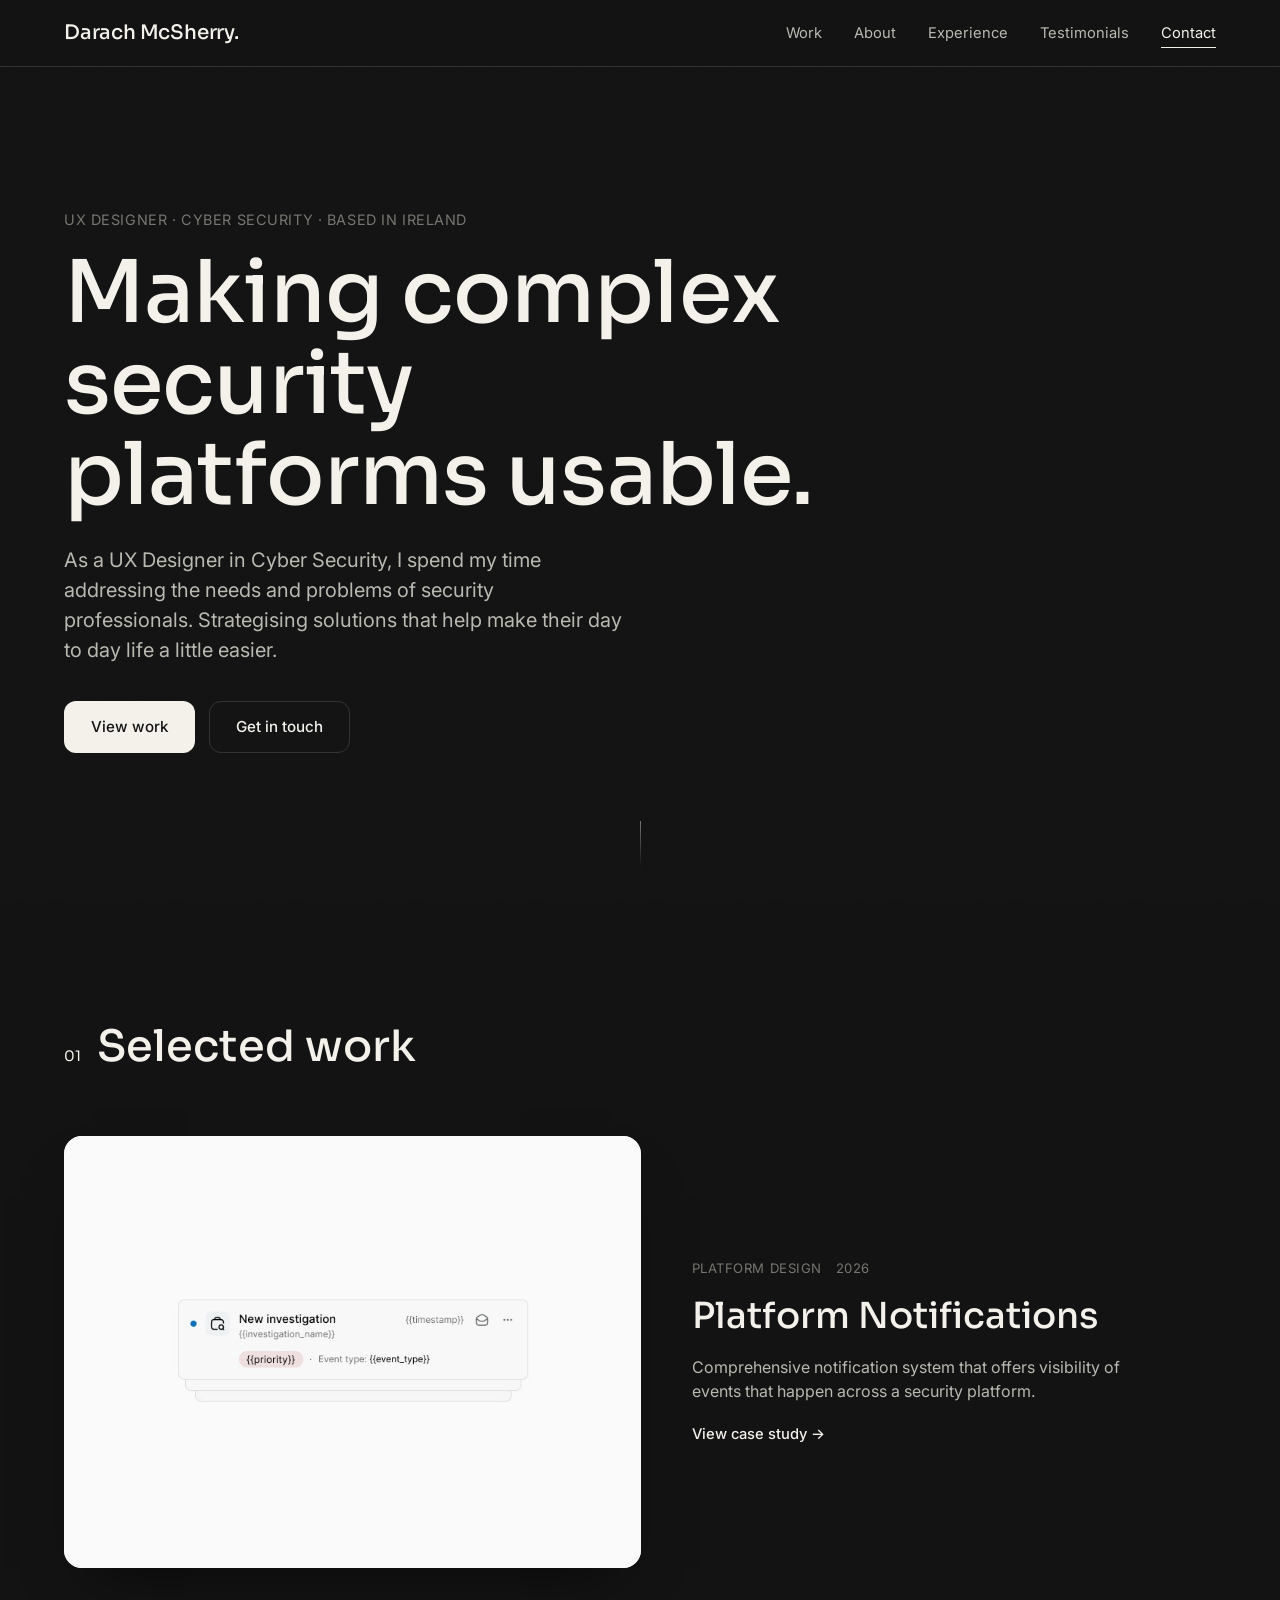
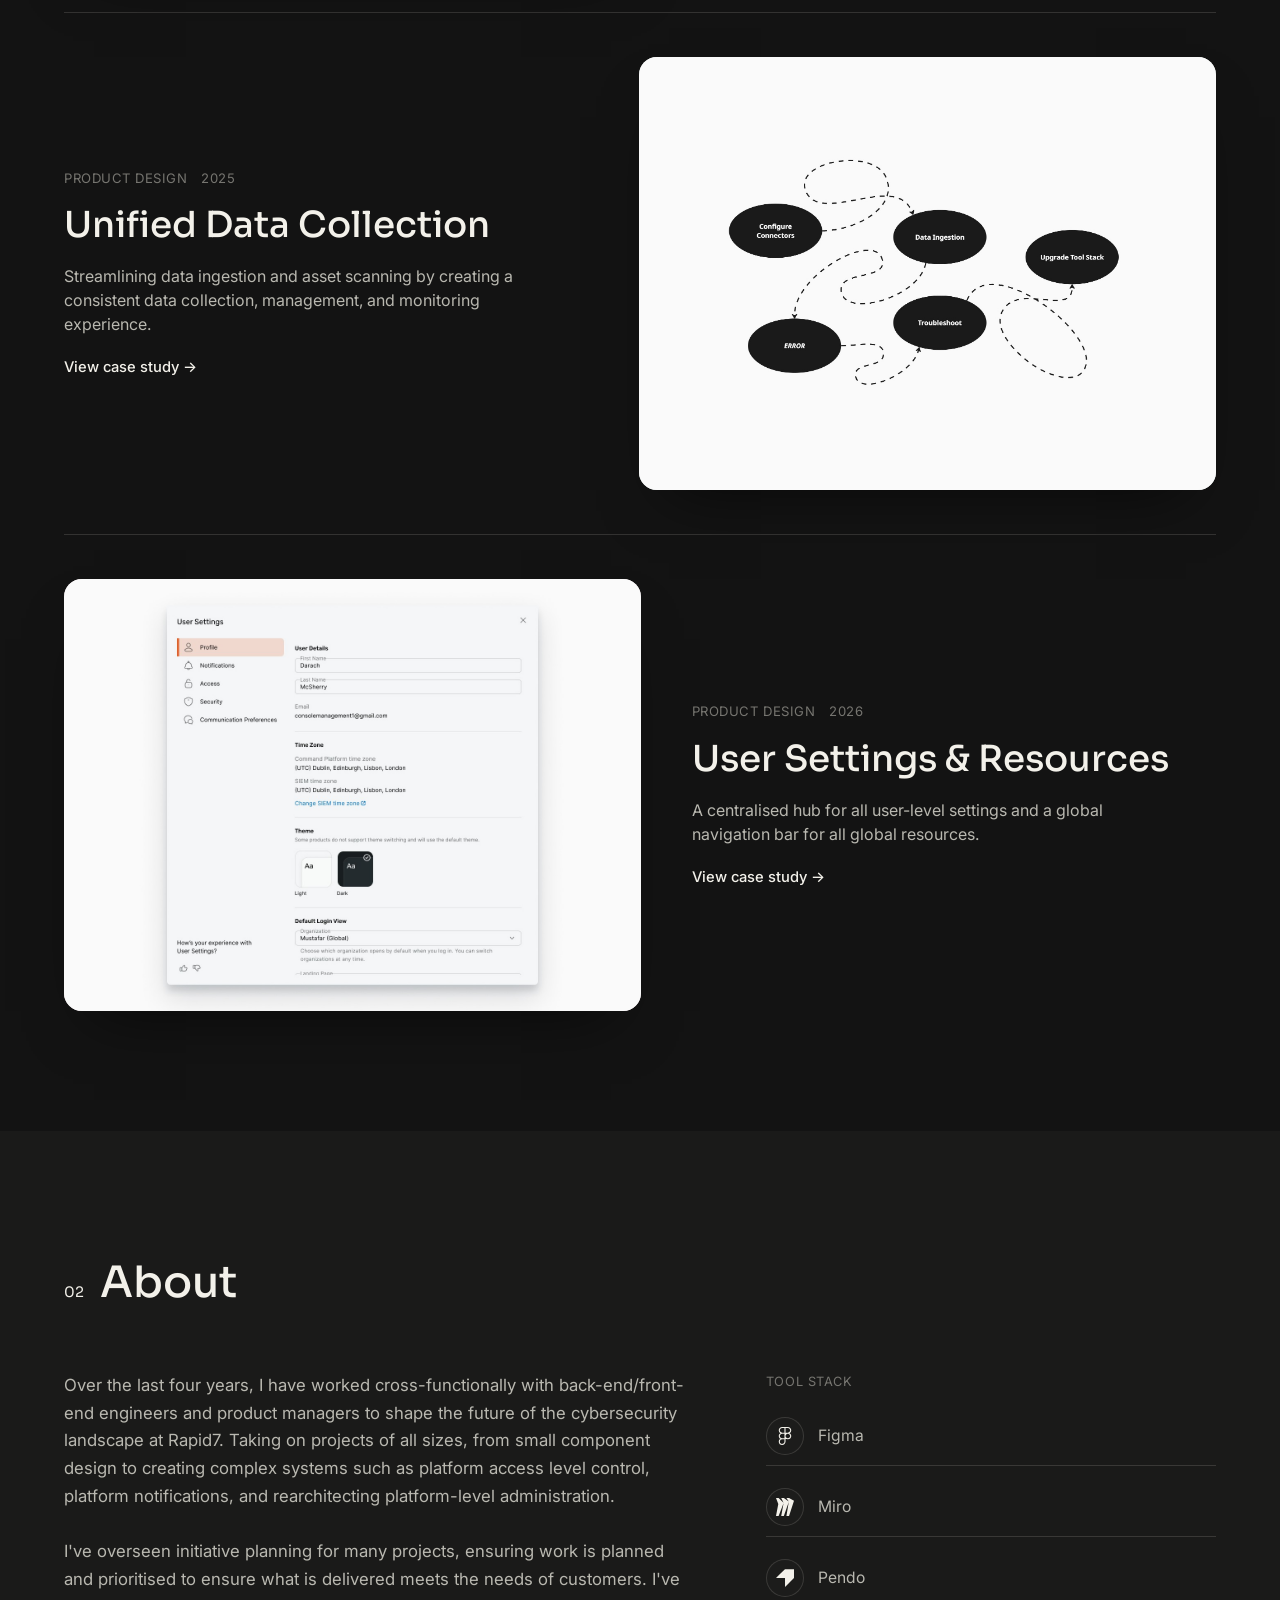
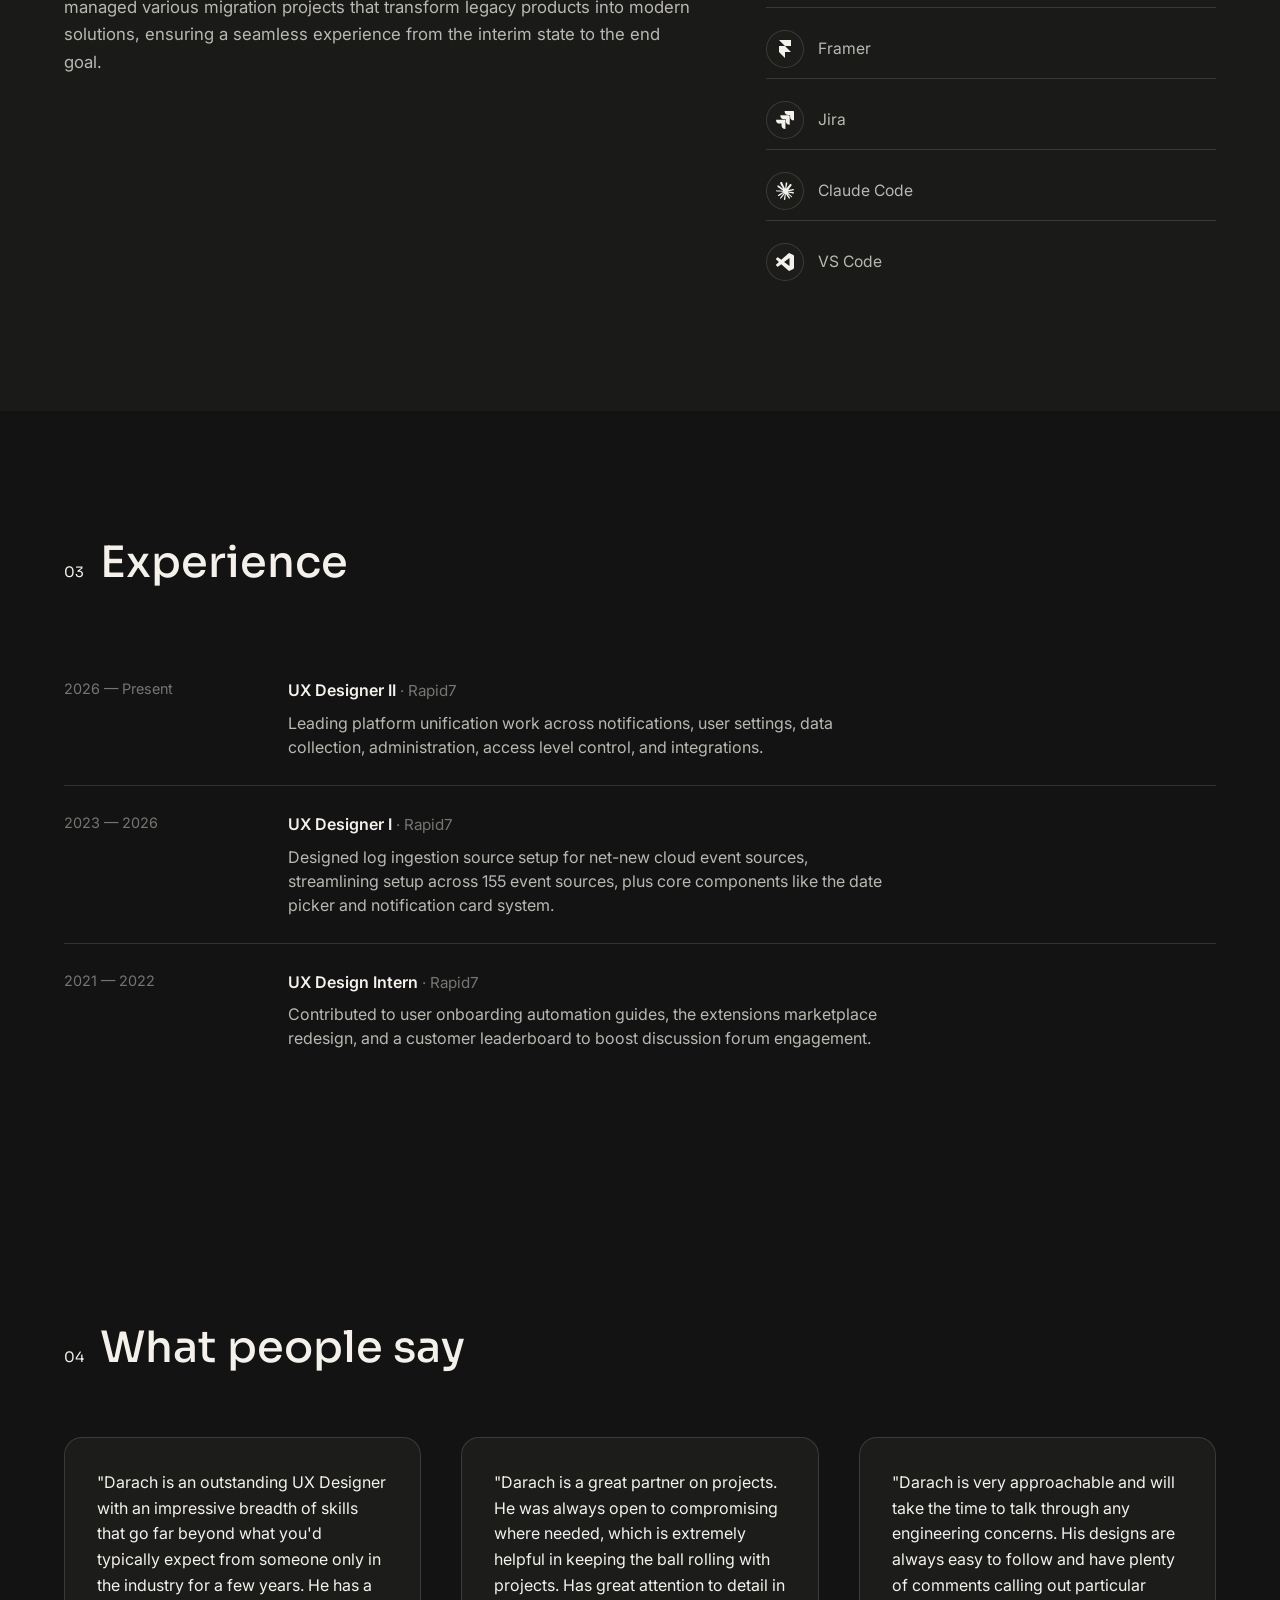
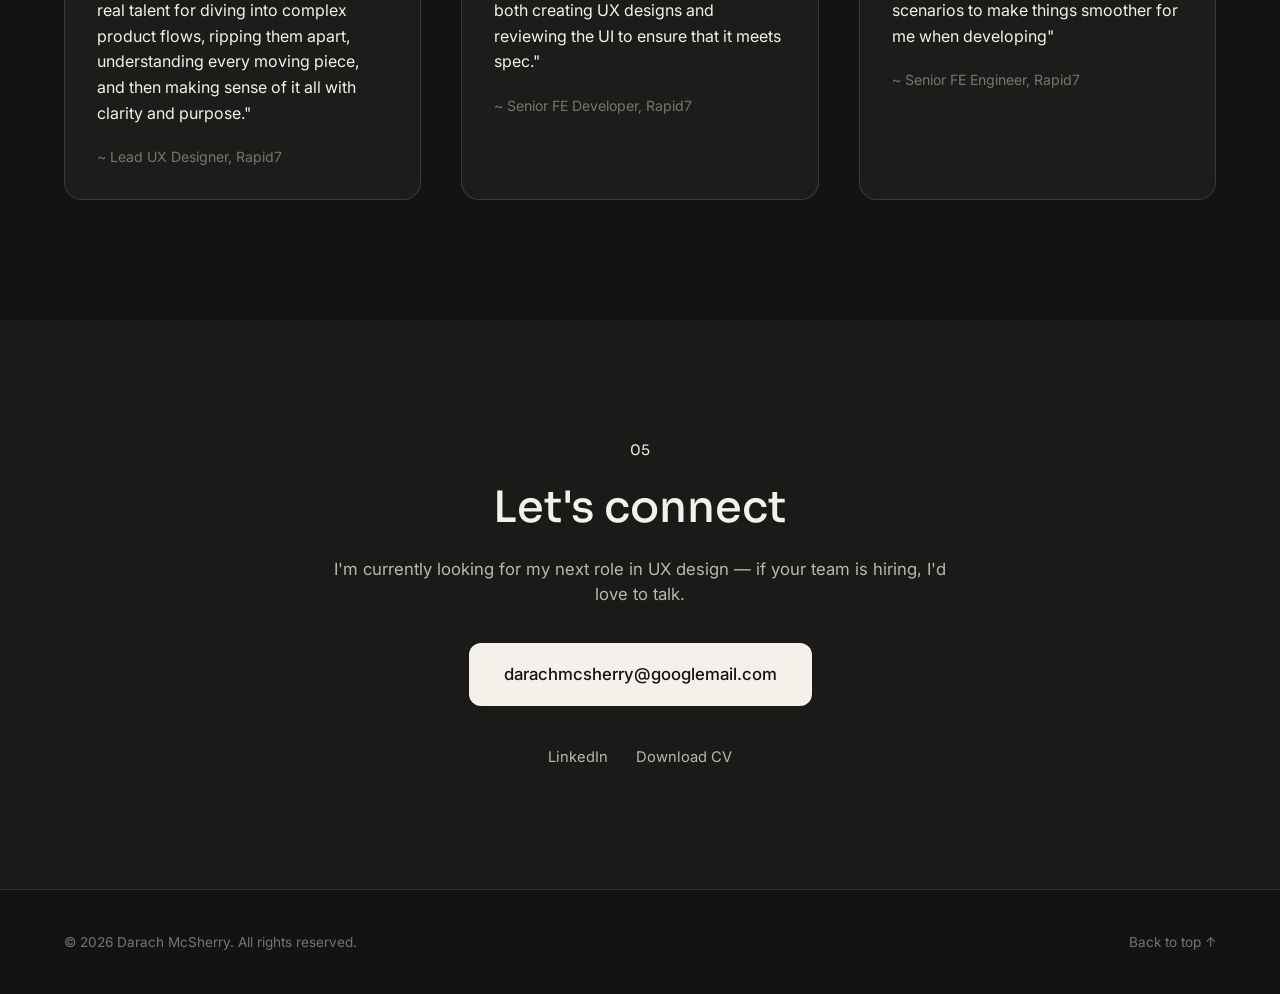
==== commit 6c445faa: "case studies updated with roles, outcomes and personas." ====
--- a/index.html
+++ b/index.html
@@ -140,6 +140,14 @@
             <span class="tool-avatar"><svg role="img" viewBox="0 0 24 24" xmlns="http://www.w3.org/2000/svg" fill="currentColor"><path d="M11.571 11.513H0a5.218 5.218 0 0 0 5.232 5.215h2.13v2.057A5.215 5.215 0 0 0 12.575 24V12.518a1.005 1.005 0 0 0-1.005-1.005zm5.723-5.756H5.736a5.215 5.215 0 0 0 5.215 5.214h2.129v2.058a5.218 5.218 0 0 0 5.215 5.214V6.758a1.001 1.001 0 0 0-1.001-1.001zM23.013 0H11.455a5.215 5.215 0 0 0 5.215 5.215h2.129v2.057A5.215 5.215 0 0 0 24 12.483V1.005A1.001 1.001 0 0 0 23.013 0Z"/></svg></span>
             <span>Jira</span>
           </li>
+          <li>
+            <span class="tool-avatar"><svg role="img" viewBox="0 0 24 24" xmlns="http://www.w3.org/2000/svg" fill="currentColor"><path d="m4.7144 15.9555 4.7174-2.6471.079-.2307-.079-.1275h-.2307l-.7893-.0486-2.6956-.0729-2.3375-.0971-2.2646-.1214-.5707-.1215-.5343-.7042.0546-.3522.4797-.3218.686.0608 1.5179.1032 2.2767.1578 1.6514.0972 2.4468.255h.3886l.0546-.1579-.1336-.0971-.1032-.0972L6.973 9.8356l-2.55-1.6879-1.3356-.9714-.7225-.4918-.3643-.4614-.1578-1.0078.6557-.7225.8803.0607.2246.0607.8925.686 1.9064 1.4754 2.4893 1.8336.3643.3035.1457-.1032.0182-.0728-.164-.2733-1.3539-2.4467-1.445-2.4893-.6435-1.032-.17-.6194c-.0607-.255-.1032-.4674-.1032-.7285L6.287.1335 6.6997 0l.9957.1336.419.3642.6192 1.4147 1.0018 2.2282 1.5543 3.0296.4553.8985.2429.8318.091.255h.1579v-.1457l.1275-1.706.2368-2.0947.2307-2.6957.0789-.7589.3764-.9107.7468-.4918.5828.2793.4797.686-.0668.4433-.2853 1.8517-.5586 2.9021-.3643 1.9429h.2125l.2429-.2429.9835-1.3053 1.6514-2.0643.7286-.8196.85-.9046.5464-.4311h1.0321l.759 1.1293-.34 1.1657-1.0625 1.3478-.8804 1.1414-1.2628 1.7-.7893 1.36.0729.1093.1882-.0183 2.8535-.607 1.5421-.2794 1.8396-.3157.8318.3886.091.3946-.3278.8075-1.967.4857-2.3072.4614-3.4364.8136-.0425.0304.0486.0607 1.5482.1457.6618.0364h1.621l3.0175.2247.7892.522.4736.6376-.079.4857-1.2142.6193-1.6393-.3886-3.825-.9107-1.3113-.3279h-.1822v.1093l1.0929 1.0686 2.0035 1.8092 2.5075 2.3314.1275.5768-.3218.4554-.34-.0486-2.2039-1.6575-.85-.7468-1.9246-1.621h-.1275v.17l.4432.6496 2.3436 3.5214.1214 1.0807-.17.3521-.6071.2125-.6679-.1214-1.3721-1.9246L14.38 17.959l-1.1414-1.9428-.1397.079-.674 7.2552-.3156.3703-.7286.2793-.6071-.4614-.3218-.7468.3218-1.4753.3886-1.9246.3157-1.53.2853-1.9004.17-.6314-.0121-.0425-.1397.0182-1.4328 1.9672-2.1796 2.9446-1.7243 1.8456-.4128.164-.7164-.3704.0667-.6618.4008-.5889 2.386-3.0357 1.4389-1.882.929-1.0868-.0062-.1579h-.0546l-6.3385 4.1164-1.1293.1457-.4857-.4554.0608-.7467.2307-.2429 1.9064-1.3114Z"/></svg></span>
+            <span>Claude Code</span>
+          </li>
+          <li>
+            <span class="tool-avatar"><svg role="img" viewBox="0 0 24 24" xmlns="http://www.w3.org/2000/svg" fill="currentColor"><path d="M23.15 2.587L18.21.21a1.494 1.494 0 0 0-1.705.29l-9.46 8.63-4.12-3.128a.999.999 0 0 0-1.276.057L.327 7.261A1 1 0 0 0 .326 8.74L3.899 12 .326 15.26a1 1 0 0 0 .001 1.479L1.65 17.94a.999.999 0 0 0 1.276.057l4.12-3.128 9.46 8.63a1.492 1.492 0 0 0 1.704.29l4.942-2.377A1.5 1.5 0 0 0 24 20.06V3.939a1.5 1.5 0 0 0-.85-1.352zm-5.146 14.861L10.826 12l7.178-5.448v10.896z"/></svg></span>
+            <span>VS Code</span>
+          </li>
         </ul>
       </div>
     </div>
--- a/styles.css
+++ b/styles.css
@@ -16,6 +16,8 @@
 
 * { box-sizing: border-box; }
 
+html { scroll-behavior: smooth; }
+
 /* ---------- Case study lock ---------- */
 
 .case-lock { display: none; }
@@ -176,7 +178,7 @@
 
 /* ---------- Layout helpers ---------- */
 
-section { padding: clamp(64px, 10vw, 120px) clamp(20px, 5vw, 64px); }
+section { padding: clamp(64px, 10vw, 120px) clamp(20px, 5vw, 64px); scroll-margin-top: 80px; }
 
 .section-head,
 .project-list,
@@ -550,6 +552,9 @@
   max-width: 60ch;
   margin: 0;
 }
+.case-tagline + .case-tagline {
+  margin-top: 12px;
+}
 
 .case-body {
   padding: 0 clamp(20px, 5vw, 64px) clamp(64px, 10vw, 120px);
@@ -812,6 +817,13 @@
   font-size: 0.98rem;
   color: var(--ink);
 }
+.persona-card p + p {
+  margin-top: 8px;
+  font-weight: 400;
+  font-size: 0.9rem;
+  line-height: 1.5;
+  color: var(--ink-soft);
+}
 
 .story-grid {
   display: grid;
@@ -922,6 +934,7 @@
   transform: translateY(0);
 }
 @media (prefers-reduced-motion: reduce) {
+  html { scroll-behavior: auto; }
   .reveal { opacity: 1; transform: none; transition: none; }
   .scroll-cue span { animation: none; }
 }
